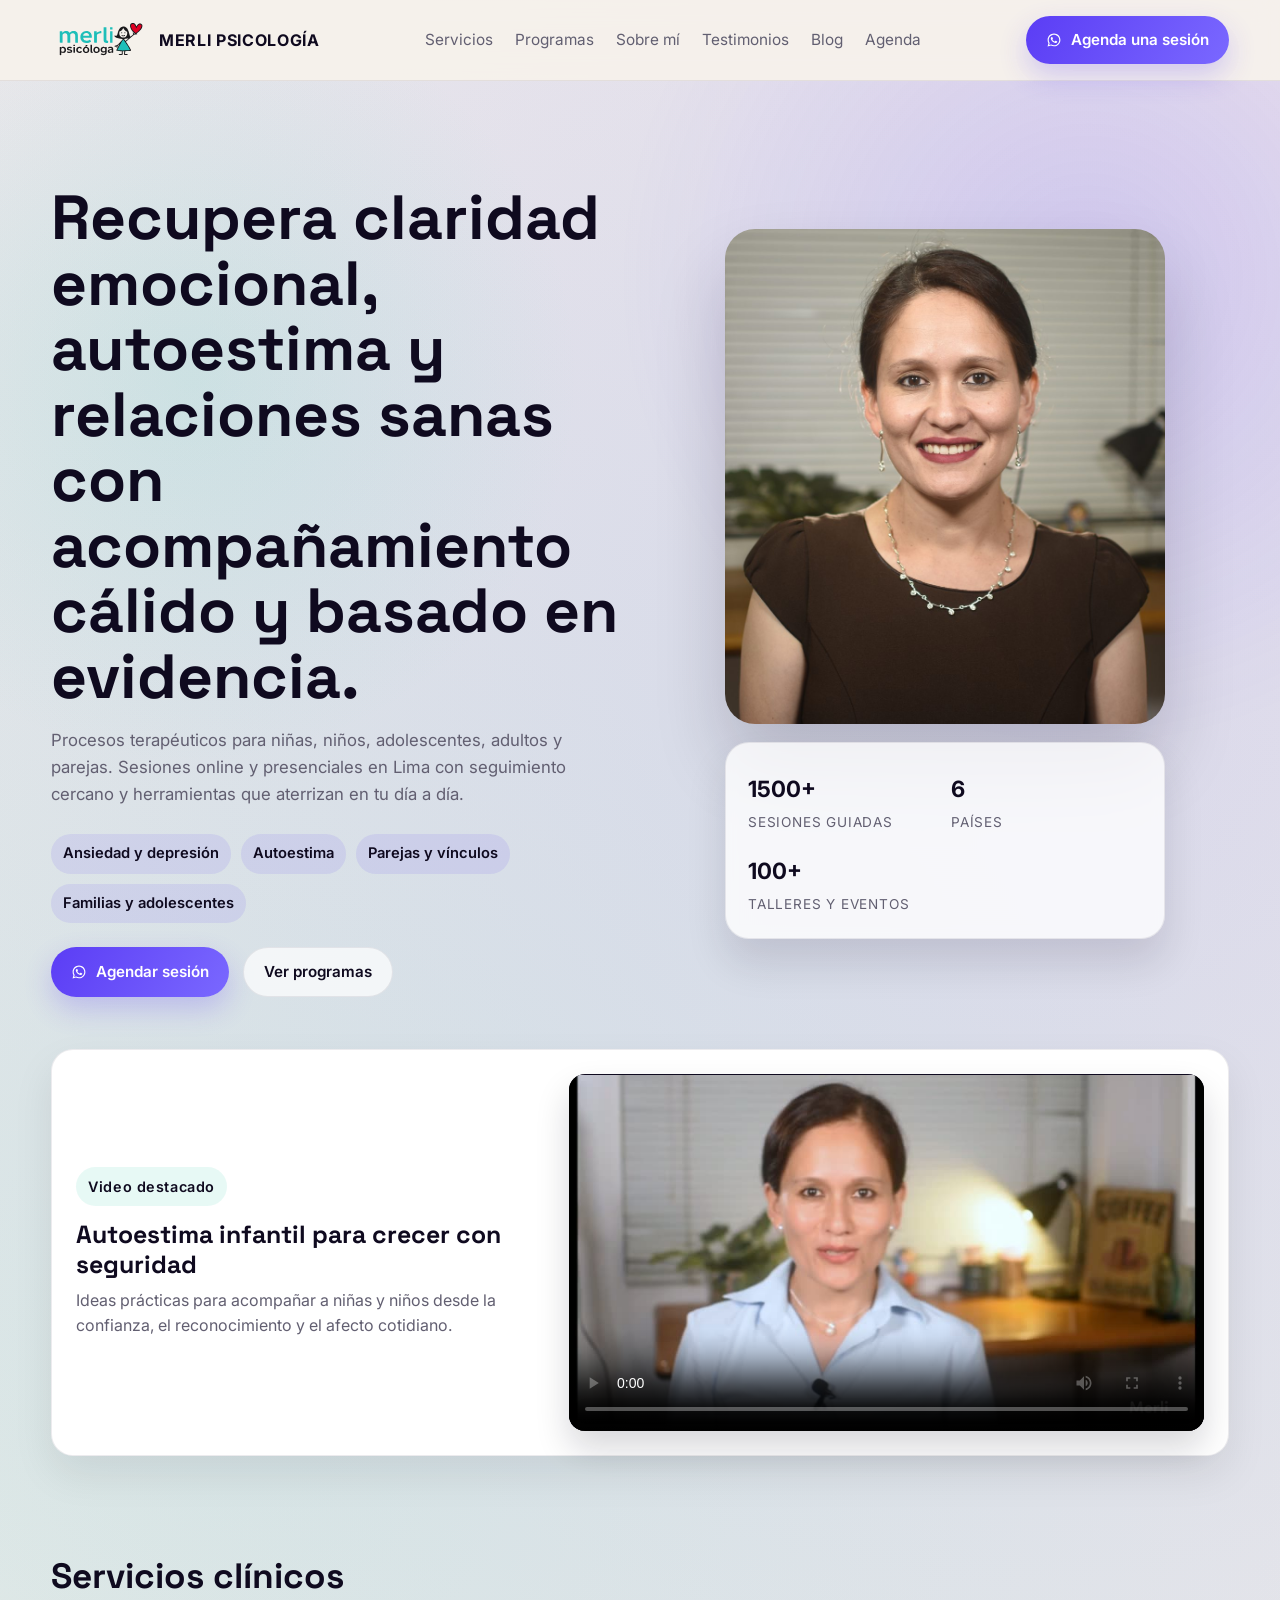
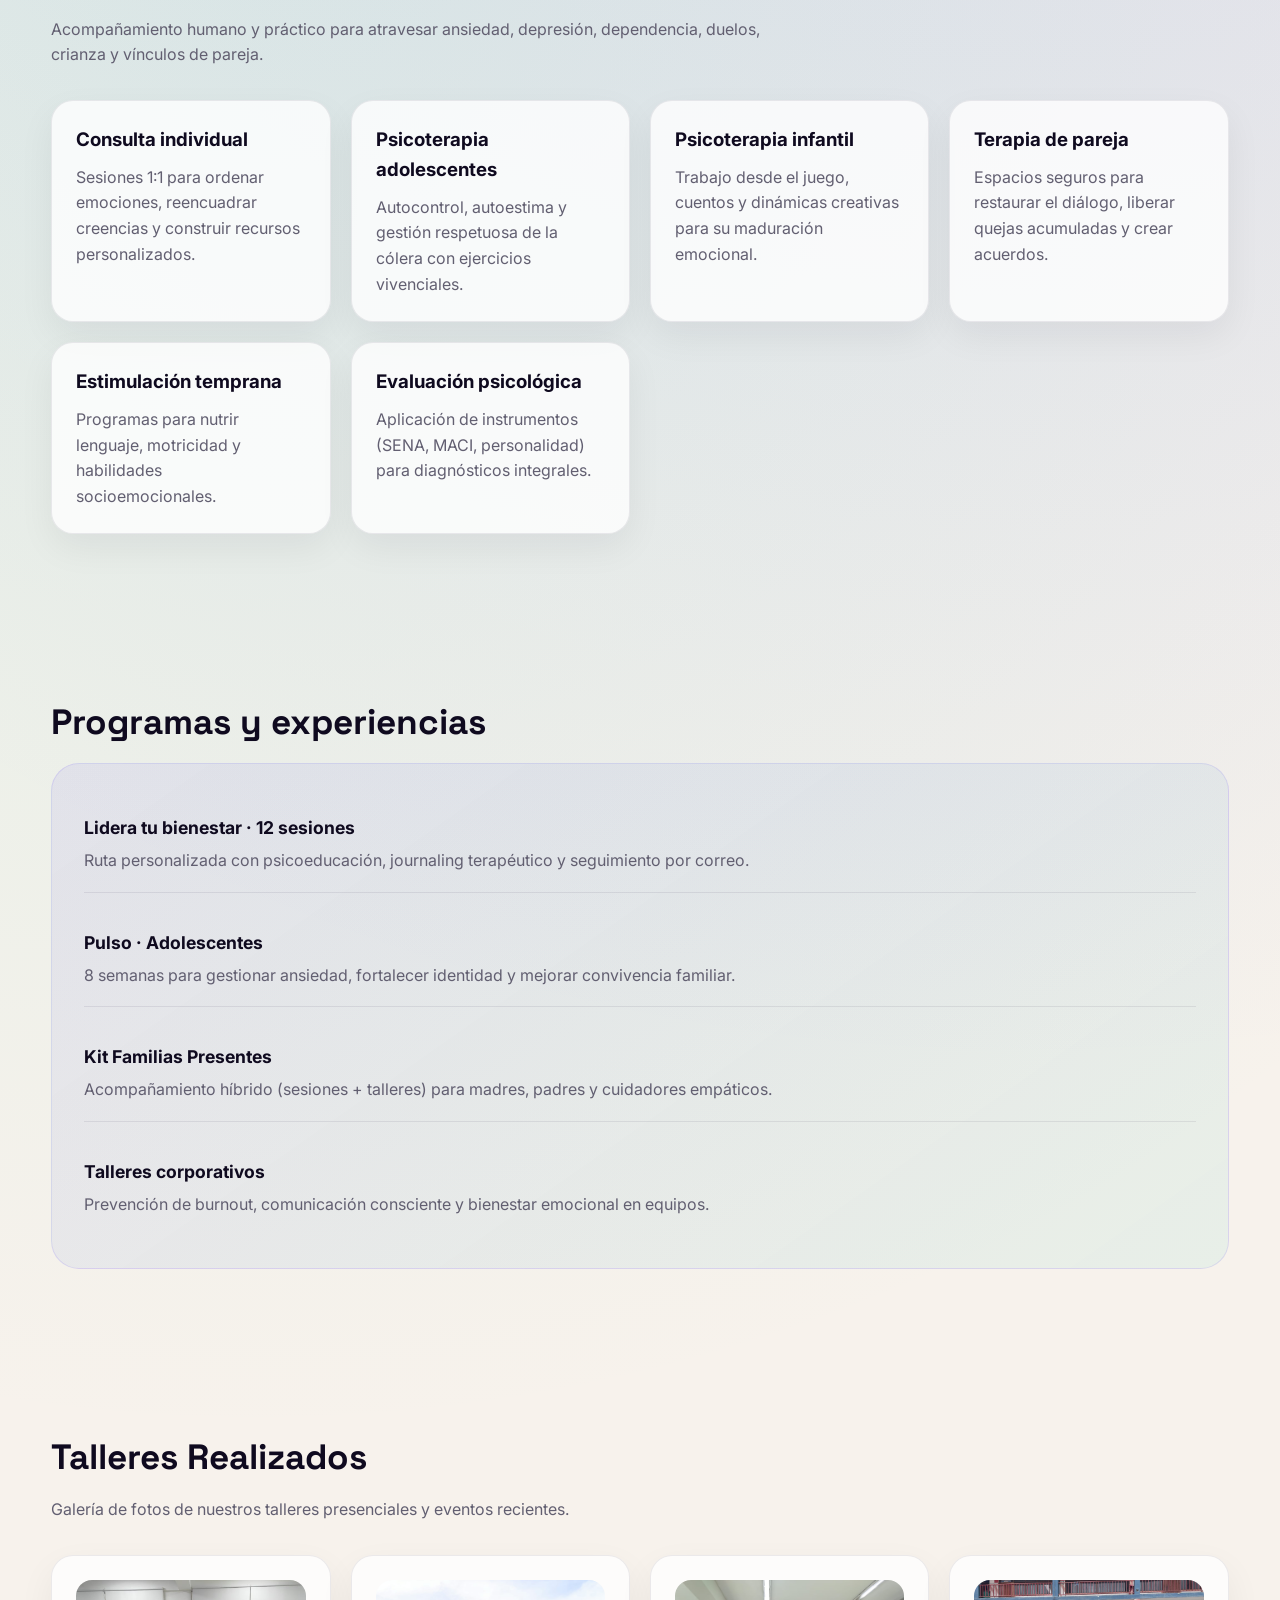
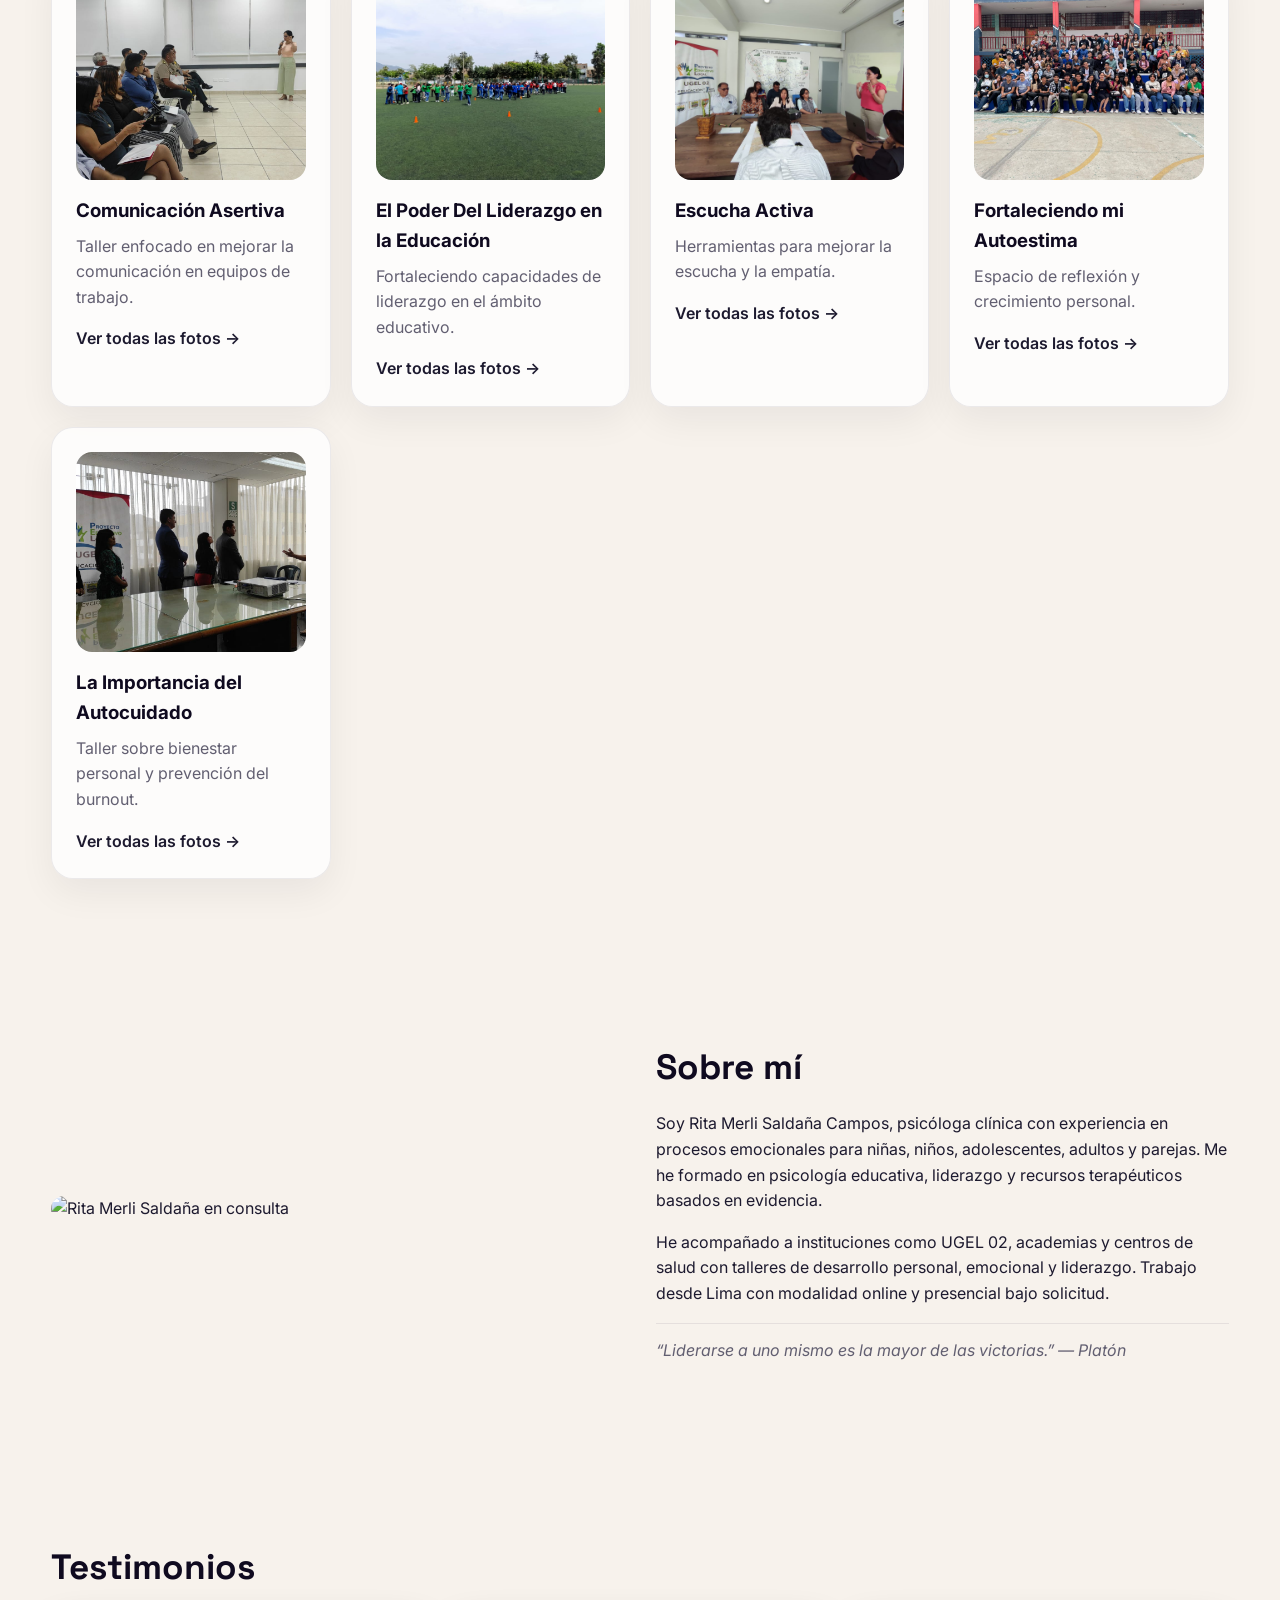
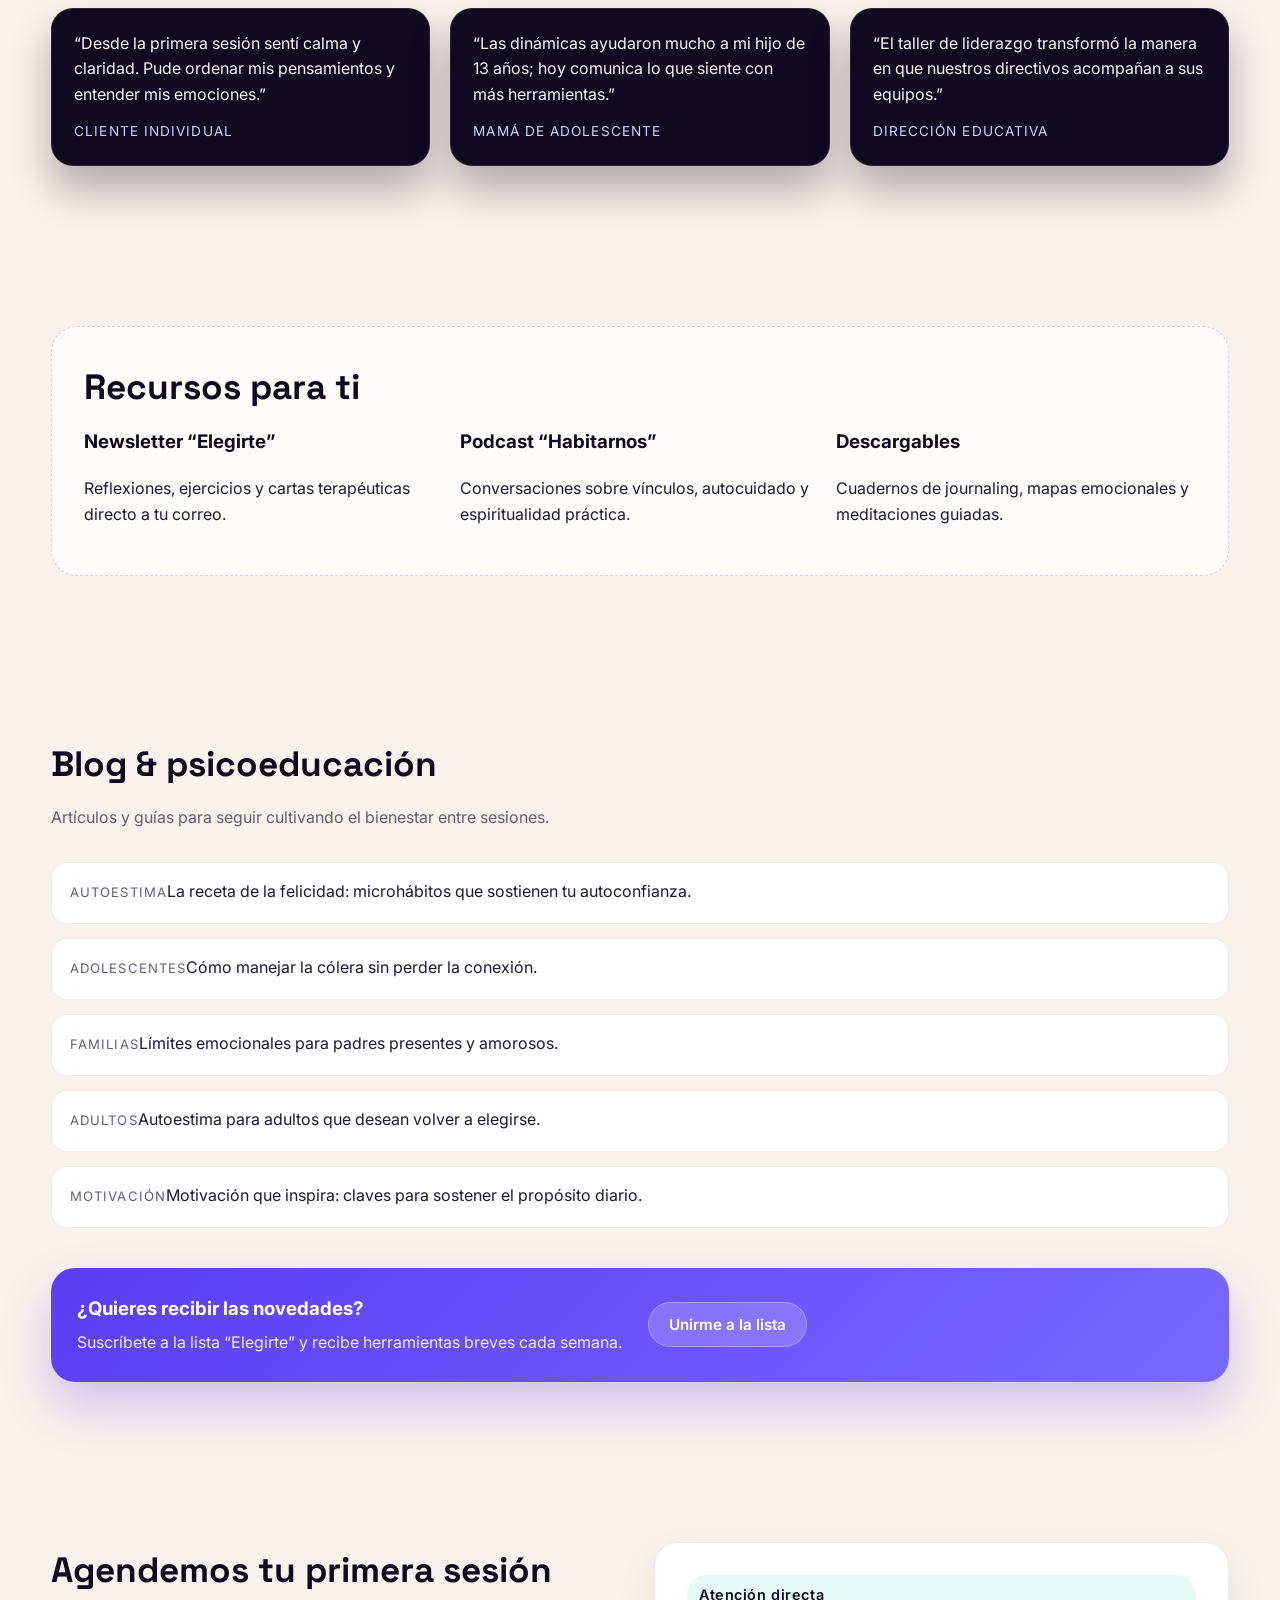
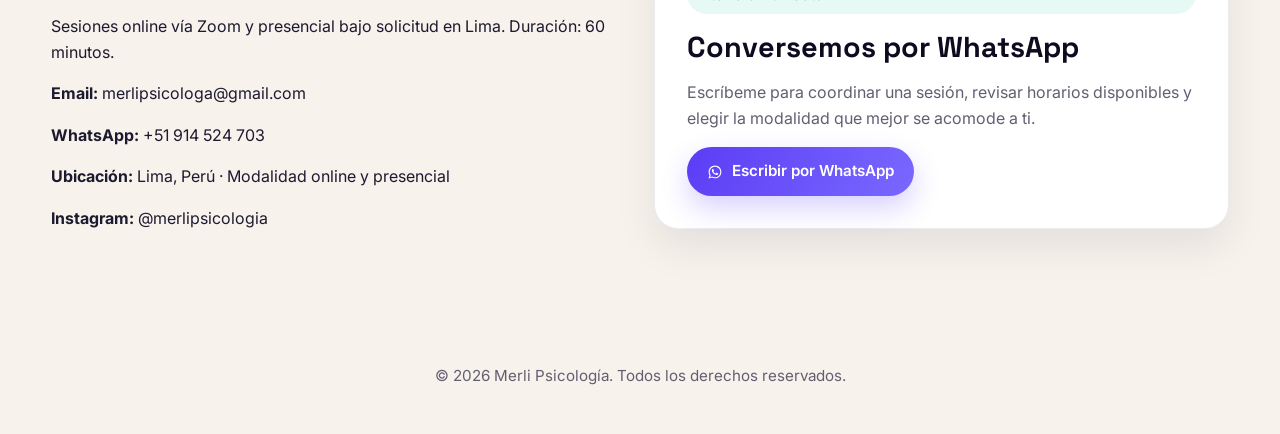
==== index.html @ d6bcf4f2 "Quita la etiqueta superior del hero" ====
<!doctype html>
<html lang="es">

<head>
  <meta charset="utf-8" />
  <meta name="viewport" content="width=device-width,initial-scale=1" />
  <meta name="description"
    content="Rita Merli Saldaña Campos - Psicóloga clínica. Acompañamiento emocional, autoestima y procesos terapéuticos para niños, adolescentes, adultos y parejas." />
  <meta property="og:title" content="Merli Psicología | Terapia y bienestar emocional" />
  <meta property="og:description"
    content="Sesiones online y presenciales en Lima. Ansiedad, autoestima, parejas y procesos emocionales con Rita Merli Saldaña Campos." />
  <meta property="og:image" content="https://merli-psicologa.github.io/consulta/assets/merli.jpg" />
  <meta property="og:url" content="https://merli-psicologa.github.io/consulta/" />
  <meta name="theme-color" content="#5b3df5" />
  <title>Merli Psicología | Terapia y bienestar emocional</title>
  <link rel="preconnect" href="https://fonts.googleapis.com">
  <link rel="preconnect" href="https://fonts.gstatic.com" crossorigin>
  <link
    href="https://fonts.googleapis.com/css2?family=Space+Grotesk:wght@400;500;600;700&family=Inter:wght@400;500;600&display=swap"
    rel="stylesheet">
  <link rel="icon" href="assets/logo.svg" type="image/svg+xml">
  <link rel="stylesheet" href="css/style.css">
</head>

<body>
  <header class="nav">
    <div class="container nav__inner">
      <a class="logo" href="#inicio">
        <img src="assets/logo.svg" alt="Merli Psicología" />
        <span>Merli Psicología</span>
      </a>
      <nav class="nav__links">
        <a href="#servicios">Servicios</a>
        <a href="#programas">Programas</a>
        <a href="#sobre">Sobre mí</a>
        <a href="#testimonios">Testimonios</a>
        <a href="#blog">Blog</a>
        <a href="#consulta">Agenda</a>
      </nav>
      <a class="btn btn-primary btn-whatsapp" href="https://wa.me/51914524703?text=Hola%21%20quisiera%20recibir%20informaci%C3%B3n%20para%20agendar%20una%20sesi%C3%B3n%20psicol%C3%B3gica." target="_blank" rel="noopener">Agenda una sesión</a>
    </div>
  </header>

  <section class="hero" id="inicio">
    <div class="container hero-grid">
      <div>
        <h1 id="hero-title">Recupera claridad emocional, autoestima y relaciones sanas con acompañamiento cálido y
          basado en evidencia.</h1>
        <p class="lead" id="hero-lead">Procesos terapéuticos para niñas, niños, adolescentes, adultos y parejas.
          Sesiones online y presenciales en Lima con seguimiento cercano y herramientas que aterrizan en tu día a día.
        </p>
        <div class="pill-row" id="hero-pills">
          <span class="pill">Ansiedad y depresión</span>
          <span class="pill">Autoestima</span>
          <span class="pill">Parejas y vínculos</span>
          <span class="pill">Familias y adolescentes</span>
        </div>
        <div class="hero-actions" style="margin-top:24px;">
          <a class="btn btn-primary btn-whatsapp" href="https://wa.me/51914524703?text=Hola%21%20quisiera%20recibir%20informaci%C3%B3n%20para%20agendar%20una%20sesi%C3%B3n%20psicol%C3%B3gica." target="_blank" rel="noopener" id="hero-cta-primary">Agendar sesión</a>
          <a class="btn btn-ghost" href="#programas" id="hero-cta-secondary">Ver programas</a>
        </div>
      </div>
      <div class="hero-visual">
        <img class="hero-photo" src="assets/merli.jpg" alt="Rita Merli Saldaña en consulta" />
        <div class="stat-card">
          <div class="stat-grid" id="metrics"></div>
        </div>
      </div>
    </div>
  </section>

  <main>
    <section class="video-section" id="consulta-video">
      <div class="container">
        <div class="video-feature">
          <div class="video-feature__copy">
            <span class="eyebrow">Video destacado</span>
            <h2>Autoestima infantil para crecer con seguridad</h2>
            <p>Ideas pr&aacute;cticas para acompa&ntilde;ar a ni&ntilde;as y ni&ntilde;os desde la confianza, el reconocimiento y el afecto cotidiano.</p>
          </div>
          <video class="video-feature__media" controls preload="metadata" poster="assets/video/autoestima-poster.jpg">
            <source src="assets/video/autoestima-web.mp4" type="video/mp4">
            Tu navegador no puede reproducir este video.
          </video>
        </div>
      </div>
    </section>

    <section class="section" id="servicios">
      <div class="container">
        <h2>Servicios clínicos</h2>
        <p class="lead">Acompañamiento humano y práctico para atravesar ansiedad, depresión, dependencia, duelos,
          crianza y vínculos de pareja.</p>
        <div class="card-grid" id="services-list"></div>
      </div>
    </section>

    <section class="section" id="programas">
      <div class="container">
        <h2>Programas y experiencias</h2>
        <div class="programs" id="programs-list"></div>
      </div>
    </section>

    <section class="section" id="talleres">
      <div class="container">
        <h2>Talleres Realizados</h2>
        <p class="lead">Galería de fotos de nuestros talleres presenciales y eventos recientes.</p>
        <div class="card-grid" id="talleres-list"></div>
      </div>
    </section>

    <section class="section" id="sobre">
      <div class="container about">
        <div>
          <img src="assets/DSC4584.JPG" alt="Rita Merli Saldaña en consulta" loading="lazy" />
        </div>
        <div>
          <h2 id="about-title">Sobre mí</h2>
          <div id="about-paragraphs">
            <p>Soy Rita Merli Saldaña Campos, psicóloga clínica con experiencia en procesos emocionales para niñas,
              niños, adolescentes, adultos y parejas. Me he formado en psicología educativa, liderazgo y recursos
              terapéuticos basados en evidencia.</p>
            <p>He acompañado a instituciones como UGEL 02, academias y centros de salud con talleres de desarrollo
              personal, emocional y liderazgo. Trabajo desde Lima con modalidad online y presencial bajo solicitud.</p>
          </div>
          <p class="quote" id="about-quote">“Liderarse a uno mismo es la mayor de las victorias.” — Platón</p>
        </div>
      </div>
    </section>

    <section class="section" id="testimonios">
      <div class="container">
        <h2>Testimonios</h2>
        <div class="testimonials" id="testimonials-list"></div>
      </div>
    </section>

    <section class="section" id="recursos">
      <div class="container">
        <div class="therapy-background">
          <div class="resources">
            <h2>Recursos para ti</h2>
            <div class="resources-grid" id="resources-list"></div>
          </div>
        </div>
      </div>
    </section>

    <section class="section" id="blog">
      <div class="container">
        <h2>Blog & psicoeducación</h2>
        <p class="lead">Artículos y guías para seguir cultivando el bienestar entre sesiones.</p>
        <ul class="blog-list" id="blog-list"></ul>
        <div class="cta">
          <div>
            <h3 style="margin:0 0 6px;" id="cta-title">¿Quieres recibir las novedades?</h3>
            <p id="cta-desc">Suscríbete a la lista “Elegirte” y recibe herramientas breves cada semana.</p>
          </div>
          <div>
            <a class="btn btn-ghost" href="#consulta"
              style="background: rgba(255,255,255,0.18); color:#fff; border:1px solid rgba(255,255,255,0.3);"
              id="cta-button">Unirme a la lista</a>
          </div>
        </div>
      </div>
    </section>



    <section class="section" id="consulta">
      <div class="container contact">
        <div>
          <h2 id="contact-title">Agendemos tu primera sesión</h2>
          <p id="contact-desc">Sesiones online vía Zoom y presencial bajo solicitud en Lima. Duración: 60 minutos.</p>
          <p><strong>Email:</strong> <a id="contact-email"
              href="mailto:merlipsicologa@gmail.com">merlipsicologa@gmail.com</a></p>
          <p><strong>WhatsApp:</strong> <a id="contact-whatsapp" href="https://wa.me/51914524703?text=Hola%21%20quisiera%20recibir%20informaci%C3%B3n%20para%20agendar%20una%20sesi%C3%B3n%20psicol%C3%B3gica." target="_blank"
              rel="noopener">+51 914 524 703</a></p>
          <p><strong>Ubicación:</strong> <span id="contact-location">Lima, Perú · Modalidad online y presencial</span>
          </p>
          <p><strong>Instagram:</strong> <a id="contact-instagram" href="https://www.instagram.com/merlipsicologia"
              target="_blank" rel="noopener">@merlipsicologia</a></p>
        </div>
        <div class="contact-cta">
          <span class="eyebrow">Atenci&oacute;n directa</span>
          <h3>Conversemos por WhatsApp</h3>
          <p>Escr&iacute;beme para coordinar una sesi&oacute;n, revisar horarios disponibles y elegir la modalidad que mejor se acomode a ti.</p>
          <a class="btn btn-primary btn-whatsapp" href="https://wa.me/51914524703?text=Hola%21%20quisiera%20recibir%20informaci%C3%B3n%20para%20agendar%20una%20sesi%C3%B3n%20psicol%C3%B3gica." target="_blank" rel="noopener">Escribir por WhatsApp</a>
        </div>
      </div>
    </section>
  </main>

  <footer>
    &copy; <span id="year"></span> Merli Psicología. Todos los derechos reservados.
  </footer>

  <script src="js/main.js" defer></script>
</body>

</html>
---- css/style.css ----
:root {
  --brand: #5b3df5;
  --brand-2: #6bd8c3;
  --dark: #0f0a1f;
  --text: #1d1a2f;
  --muted: #625f71;
  --sand: #f7f2ec;
  --card: rgba(255, 255, 255, 0.78);
  --stroke: rgba(16, 11, 37, 0.08);
  font-family: "Inter", system-ui, -apple-system, BlinkMacSystemFont, "Segoe UI", sans-serif;
  color: var(--text);
  background-color: #f5f1ea;
}

html {
  scroll-behavior: smooth;
}

* {
  box-sizing: border-box;
}

body {
  margin: 0;
  line-height: 1.6;
  background: radial-gradient(circle at 20% 20%, rgba(107, 216, 195, 0.18), transparent 30%),
    radial-gradient(circle at 80% 10%, rgba(91, 61, 245, 0.14), transparent 32%),
    var(--sand);
}

a {
  color: inherit;
  text-decoration: none;
}

img {
  max-width: 100%;
  display: block;
  border-radius: 16px;
}

.container {
  width: min(1180px, 92vw);
  margin: 0 auto;
}

.nav {
  position: sticky;
  top: 0;
  z-index: 20;
  backdrop-filter: blur(12px);
  background: rgba(247, 242, 236, 0.9);
  border-bottom: 1px solid var(--stroke);
}

.nav__inner {
  display: flex;
  align-items: center;
  justify-content: space-between;
  gap: 16px;
  padding: 16px 0;
}

.logo {
  display: inline-flex;
  align-items: center;
  gap: 12px;
  font-weight: 700;
  letter-spacing: 0.04em;
  text-transform: uppercase;
  color: var(--dark);
}

.logo img {
  height: 48px;
  width: auto;
}

.logo span {
  line-height: 1;
}

.nav__links {
  display: flex;
  gap: 22px;
  font-size: 0.96rem;
  color: var(--muted);
}

.nav__links a {
  padding: 6px 0;
  position: relative;
}

.nav__links a::after {
  content: "";
  position: absolute;
  left: 0;
  bottom: 0;
  width: 100%;
  height: 2px;
  background: linear-gradient(90deg, var(--brand), var(--brand-2));
  transform: scaleX(0);
  transform-origin: left;
  transition: transform 0.2s ease;
}

.nav__links a:hover::after {
  transform: scaleX(1);
}

.btn {
  border: none;
  padding: 12px 20px;
  border-radius: 999px;
  font-weight: 600;
  cursor: pointer;
  transition: transform 0.15s ease, box-shadow 0.2s ease;
  font-size: 0.95rem;
}

.btn-primary {
  background: linear-gradient(120deg, var(--brand), #7a68ff);
  color: #fff;
  box-shadow: 0 12px 28px rgba(91, 61, 245, 0.24);
}

.btn-whatsapp {
  display: inline-flex;
  align-items: center;
  gap: 9px;
}

.btn-whatsapp::before {
  content: "";
  width: 1.05em;
  height: 1.05em;
  flex: 0 0 auto;
  background: currentColor;
  -webkit-mask: url("data:image/svg+xml,%3Csvg xmlns='http://www.w3.org/2000/svg' viewBox='0 0 32 32'%3E%3Cpath d='M16.01 3.2c-7.05 0-12.78 5.7-12.78 12.72 0 2.24.59 4.43 1.72 6.35L3.12 28.8l6.7-1.75a12.86 12.86 0 0 0 6.18 1.58h.01c7.04 0 12.77-5.71 12.77-12.73S23.05 3.2 16.01 3.2Zm0 23.27h-.01c-1.88 0-3.72-.51-5.32-1.48l-.38-.23-3.98 1.04 1.06-3.86-.25-.4a10.52 10.52 0 0 1-1.62-5.62c0-5.83 4.71-10.57 10.5-10.57 2.8 0 5.44 1.1 7.42 3.08a10.5 10.5 0 0 1 3.07 7.48c0 5.82-4.71 10.56-10.49 10.56Zm5.75-7.9c-.32-.16-1.86-.91-2.15-1.02-.29-.1-.5-.16-.71.16-.21.31-.82 1.02-1 1.23-.18.21-.37.24-.69.08-.31-.16-1.33-.49-2.54-1.56-.94-.83-1.57-1.86-1.75-2.18-.18-.31-.02-.48.14-.64.14-.14.31-.37.47-.55.16-.18.21-.31.31-.52.1-.21.05-.39-.03-.55-.08-.16-.71-1.71-.97-2.34-.26-.61-.52-.53-.71-.54h-.61c-.21 0-.55.08-.84.39-.29.32-1.1 1.08-1.1 2.62s1.13 3.04 1.28 3.25c.16.21 2.22 3.38 5.37 4.74.75.32 1.34.52 1.8.66.76.24 1.44.21 1.98.13.6-.09 1.86-.76 2.12-1.49.26-.73.26-1.36.18-1.49-.08-.13-.29-.21-.61-.37Z'/%3E%3C/svg%3E") center / contain no-repeat;
  mask: url("data:image/svg+xml,%3Csvg xmlns='http://www.w3.org/2000/svg' viewBox='0 0 32 32'%3E%3Cpath d='M16.01 3.2c-7.05 0-12.78 5.7-12.78 12.72 0 2.24.59 4.43 1.72 6.35L3.12 28.8l6.7-1.75a12.86 12.86 0 0 0 6.18 1.58h.01c7.04 0 12.77-5.71 12.77-12.73S23.05 3.2 16.01 3.2Zm0 23.27h-.01c-1.88 0-3.72-.51-5.32-1.48l-.38-.23-3.98 1.04 1.06-3.86-.25-.4a10.52 10.52 0 0 1-1.62-5.62c0-5.83 4.71-10.57 10.5-10.57 2.8 0 5.44 1.1 7.42 3.08a10.5 10.5 0 0 1 3.07 7.48c0 5.82-4.71 10.56-10.49 10.56Zm5.75-7.9c-.32-.16-1.86-.91-2.15-1.02-.29-.1-.5-.16-.71.16-.21.31-.82 1.02-1 1.23-.18.21-.37.24-.69.08-.31-.16-1.33-.49-2.54-1.56-.94-.83-1.57-1.86-1.75-2.18-.18-.31-.02-.48.14-.64.14-.14.31-.37.47-.55.16-.18.21-.31.31-.52.1-.21.05-.39-.03-.55-.08-.16-.71-1.71-.97-2.34-.26-.61-.52-.53-.71-.54h-.61c-.21 0-.55.08-.84.39-.29.32-1.1 1.08-1.1 2.62s1.13 3.04 1.28 3.25c.16.21 2.22 3.38 5.37 4.74.75.32 1.34.52 1.8.66.76.24 1.44.21 1.98.13.6-.09 1.86-.76 2.12-1.49.26-.73.26-1.36.18-1.49-.08-.13-.29-.21-.61-.37Z'/%3E%3C/svg%3E") center / contain no-repeat;
}

.btn-ghost {
  background: rgba(255, 255, 255, 0.7);
  color: var(--dark);
  border: 1px solid var(--stroke);
}

.btn:hover {
  transform: translateY(-2px);
}

.hero {
  padding: 90px 0 70px;
  position: relative;
  overflow: hidden;
}

.hero::after {
  content: "";
  position: absolute;
  inset: 0;
  background: radial-gradient(circle at 85% 20%, rgba(91, 61, 245, 0.15), transparent 35%),
    radial-gradient(circle at 15% 30%, rgba(107, 216, 195, 0.18), transparent 30%);
  pointer-events: none;
  z-index: 0;
}

.hero-grid {
  position: relative;
  z-index: 1;
  display: grid;
  align-items: center;
  gap: 42px;
  grid-template-columns: repeat(auto-fit, minmax(300px, 1fr));
}

.eyebrow {
  display: inline-flex;
  align-items: center;
  gap: 10px;
  padding: 8px 12px;
  border-radius: 999px;
  background: rgba(107, 216, 195, 0.16);
  color: var(--dark);
  font-weight: 600;
  font-size: 0.9rem;
  letter-spacing: 0.04em;
}

.hero h1 {
  font-family: "Space Grotesk", "Inter", system-ui, -apple-system, sans-serif;
  font-size: clamp(2.6rem, 5vw, 3.9rem);
  line-height: 1.05;
  margin: 14px 0 18px;
  color: var(--dark);
}

.hero p.lead {
  font-size: 1.05rem;
  color: var(--muted);
  max-width: 620px;
  margin: 0 0 26px;
}

.hero-actions {
  display: flex;
  gap: 14px;
  flex-wrap: wrap;
}

.hero-visual {
  position: relative;
  display: grid;
  gap: 18px;
  justify-items: center;
}

.hero-photo {
  width: min(440px, 100%);
  width: min(440px, 100%);
  aspect-ratio: 4 / 4.5;
  object-fit: cover;
  object-position: 60% center;
  border-radius: 30px;
  box-shadow: 0 40px 70px rgba(15, 10, 31, 0.18);
}

.stat-card {
  background: var(--card);
  border: 1px solid var(--stroke);
  border-radius: 24px;
  padding: 22px;
  width: min(440px, 100%);
  backdrop-filter: blur(6px);
  box-shadow: 0 24px 40px rgba(15, 10, 31, 0.12);
}

.stat-grid {
  display: grid;
  gap: 12px;
  grid-template-columns: repeat(2, minmax(140px, 1fr));
}

.stat h3 {
  margin: 6px 0 2px;
  font-size: 1.4rem;
  color: var(--dark);
}

.stat span {
  font-size: 0.85rem;
  letter-spacing: 0.06em;
  color: var(--muted);
  text-transform: uppercase;
}

.section {
  padding: 80px 0;
}

.section h2 {
  font-family: "Space Grotesk", "Inter", system-ui, sans-serif;
  font-size: 2.2rem;
  margin: 0 0 12px;
  color: var(--dark);
}

.section p.lead {
  max-width: 720px;
  color: var(--muted);
  margin: 0 0 32px;
}

.video-section {
  position: relative;
  z-index: 2;
  padding: 0 0 12px;
  margin-top: -18px;
}

.pill-row {
  display: flex;
  flex-wrap: wrap;
  gap: 10px;
  margin: 18px 0 0;
}

.pill {
  padding: 8px 12px;
  border-radius: 999px;
  background: rgba(91, 61, 245, 0.1);
  color: var(--dark);
  font-weight: 600;
  font-size: 0.92rem;
}

.card-grid {
  display: grid;
  gap: 20px;
  grid-template-columns: repeat(auto-fit, minmax(240px, 1fr));
}

.card {
  background: var(--card);
  border-radius: 22px;
  padding: 24px;
  border: 1px solid var(--stroke);
  box-shadow: 0 14px 36px rgba(15, 10, 31, 0.06);
  transition: transform 0.2s ease, box-shadow 0.2s ease;
}

.card:hover {
  transform: translateY(-4px);
  box-shadow: 0 20px 48px rgba(15, 10, 31, 0.12);
}

.card h3 {
  margin: 0 0 10px;
  color: var(--dark);
}

.card p {
  margin: 0;
  color: var(--muted);
}

.programs {
  display: grid;
  gap: 18px;
  background: linear-gradient(145deg, rgba(91, 61, 245, 0.08), rgba(107, 216, 195, 0.1));
  border-radius: 28px;
  padding: 32px;
  border: 1px solid rgba(91, 61, 245, 0.12);
}

.program {
  padding: 18px 0;
  border-bottom: 1px solid var(--stroke);
}

.program:last-child {
  border-bottom: none;
}

.program strong {
  color: var(--dark);
  font-size: 1.1rem;
}

.program p {
  margin: 6px 0 0;
  color: var(--muted);
}

.about {
  display: grid;
  gap: 32px;
  grid-template-columns: repeat(auto-fit, minmax(280px, 1fr));
  align-items: center;
}

.quote {
  margin-top: 14px;
  padding-top: 14px;
  border-top: 1px solid var(--stroke);
  font-style: italic;
  color: var(--muted);
}

.testimonials {
  display: grid;
  gap: 20px;
  grid-template-columns: repeat(auto-fit, minmax(260px, 1fr));
}

.testimonial {
  background: #0f0a1f;
  color: #f8f7ff;
  padding: 22px;
  border-radius: 22px;
  border: 1px solid rgba(255, 255, 255, 0.1);
  box-shadow: 0 24px 40px rgba(15, 10, 31, 0.3);
}

.testimonial span {
  display: block;
  margin-top: 14px;
  letter-spacing: 0.08em;
  font-size: 0.85rem;
  color: #cfd0ff;
  text-transform: uppercase;
}

.blog-list {
  list-style: none;
  padding: 0;
  margin: 0;
  display: grid;
  gap: 14px;
}

.blog-list li {
  padding: 16px 18px;
  border-radius: 16px;
  border: 1px solid var(--stroke);
  background: #fff;
  color: var(--text);
}

.blog-list span {
  display: inline-block;
  font-size: 0.82rem;
  letter-spacing: 0.08em;
  color: var(--muted);
  text-transform: uppercase;
  margin-bottom: 4px;
}

.cta {
  margin-top: 40px;
  padding: 26px;
  background: linear-gradient(135deg, var(--brand), #7a68ff);
  color: #fff;
  border-radius: 24px;
  display: grid;
  gap: 16px;
  grid-template-columns: repeat(auto-fit, minmax(240px, 1fr));
  align-items: center;
  box-shadow: 0 24px 48px rgba(91, 61, 245, 0.26);
}

.cta p {
  margin: 0;
  color: #f0eefe;
}

.resources {
  padding: 32px;
  border-radius: 26px;
  background: var(--card);
  border: 1px dashed rgba(91, 61, 245, 0.25);
}

.resources h3 {
  margin-top: 0;
  color: var(--dark);
}

.video-feature {
  display: grid;
  grid-template-columns: minmax(240px, 0.85fr) minmax(280px, 1.15fr);
  gap: 24px;
  align-items: center;
  margin: 0;
  padding: 24px;
  border-radius: 22px;
  background: #fff;
  border: 1px solid var(--stroke);
  box-shadow: 0 18px 42px rgba(15, 10, 31, 0.08);
}

.video-feature__copy h2 {
  margin: 14px 0 8px;
  font-family: "Space Grotesk", "Inter", system-ui, sans-serif;
  font-size: 1.55rem;
  line-height: 1.2;
  color: var(--dark);
}

.video-feature__copy p {
  margin: 0;
  color: var(--muted);
}

.video-feature__media {
  width: 100%;
  aspect-ratio: 16 / 9;
  display: block;
  border-radius: 16px;
  background: var(--dark);
  box-shadow: 0 18px 34px rgba(15, 10, 31, 0.16);
}

.resources-grid {
  display: grid;
  gap: 16px;
  grid-template-columns: repeat(auto-fit, minmax(230px, 1fr));
}



.contact {
  display: grid;
  gap: 28px;
  grid-template-columns: repeat(auto-fit, minmax(280px, 1fr));
  align-items: start;
}

.contact-cta {
  display: grid;
  gap: 16px;
  padding: 32px;
  border-radius: 24px;
  background: #fff;
  border: 1px solid var(--stroke);
  box-shadow: 0 18px 42px rgba(15, 10, 31, 0.08);
}

.contact-cta h3 {
  margin: 0;
  font-family: "Space Grotesk", "Inter", system-ui, sans-serif;
  font-size: 1.8rem;
  line-height: 1.2;
  color: var(--dark);
}

.contact-cta p {
  margin: 0;
  color: var(--muted);
}

.contact-cta .btn {
  width: max-content;
}

footer {
  text-align: center;
  padding: 36px 0 46px;
  color: var(--muted);
  font-size: 0.95rem;
}

@media (max-width: 860px) {
  .nav__links {
    display: none;
  }

  .hero {
    padding-top: 72px;
  }

  .video-feature {
    grid-template-columns: 1fr;
    padding: 18px;
  }


}
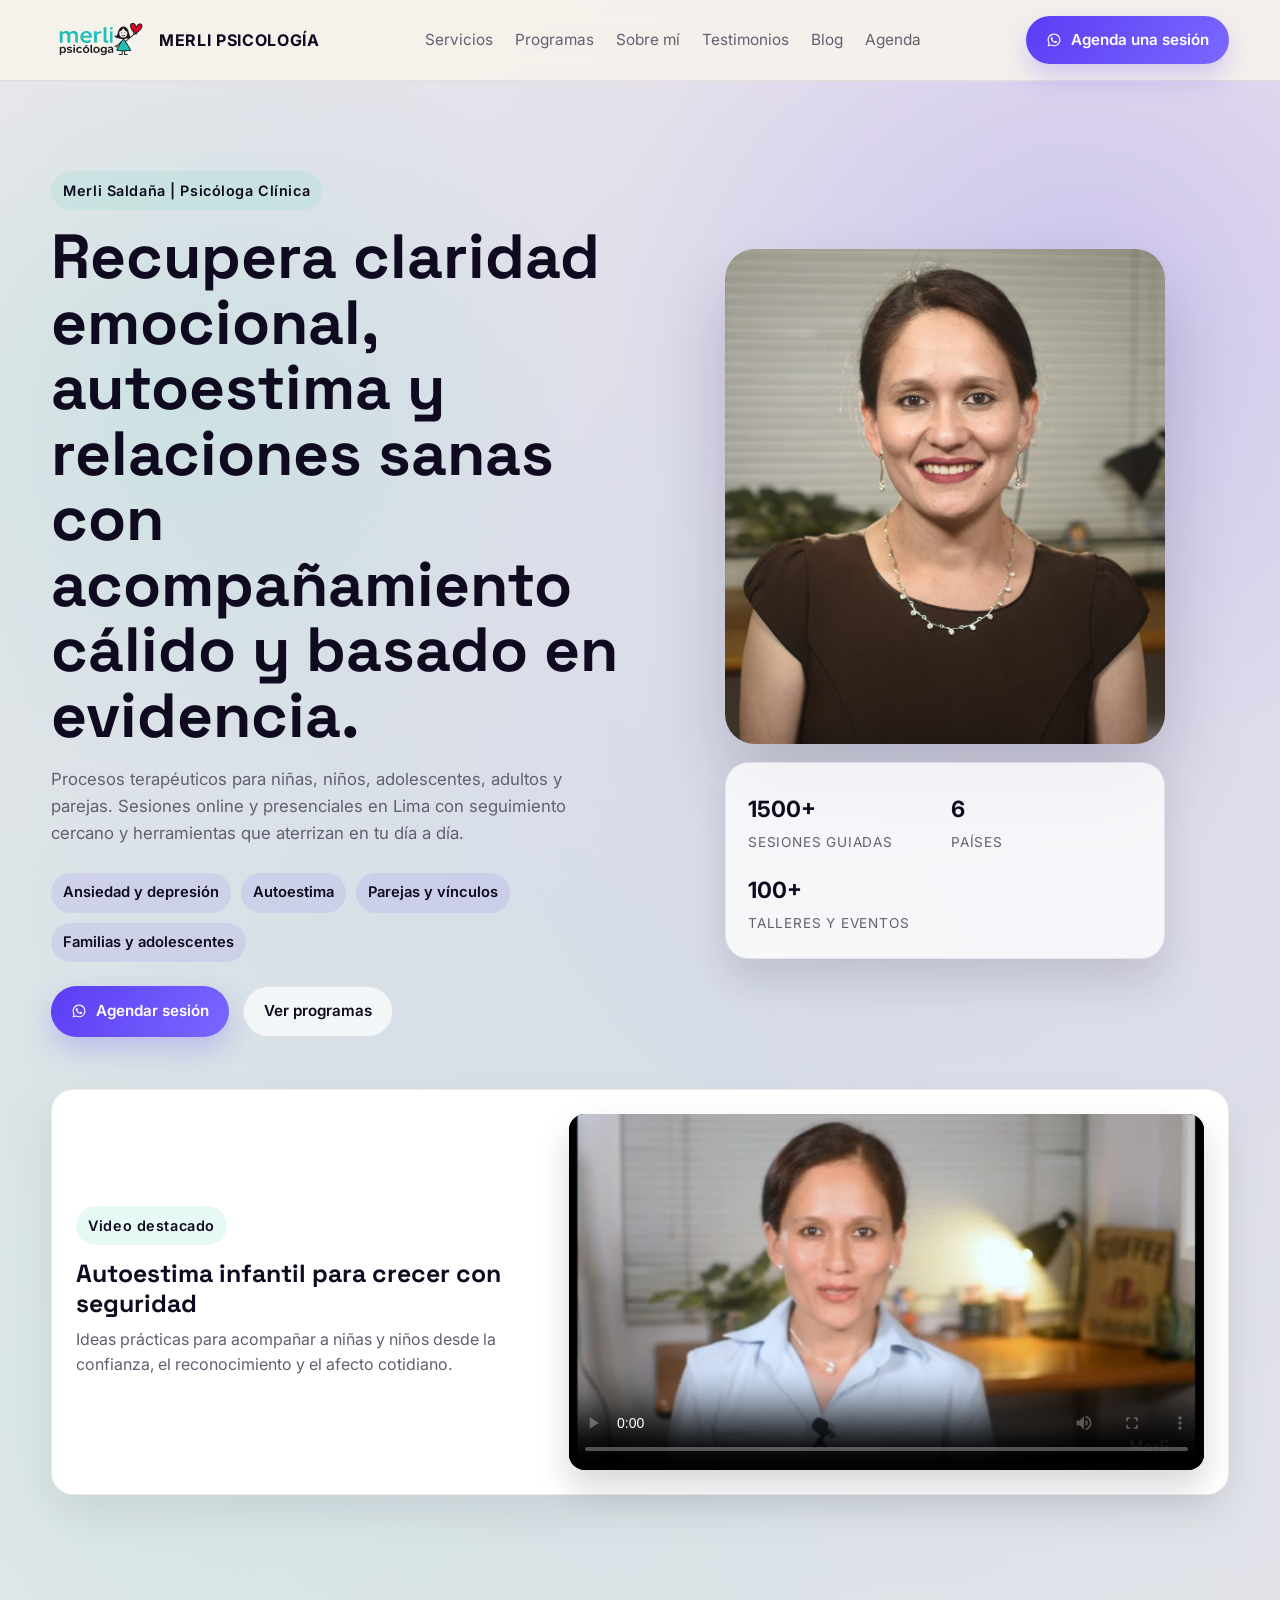
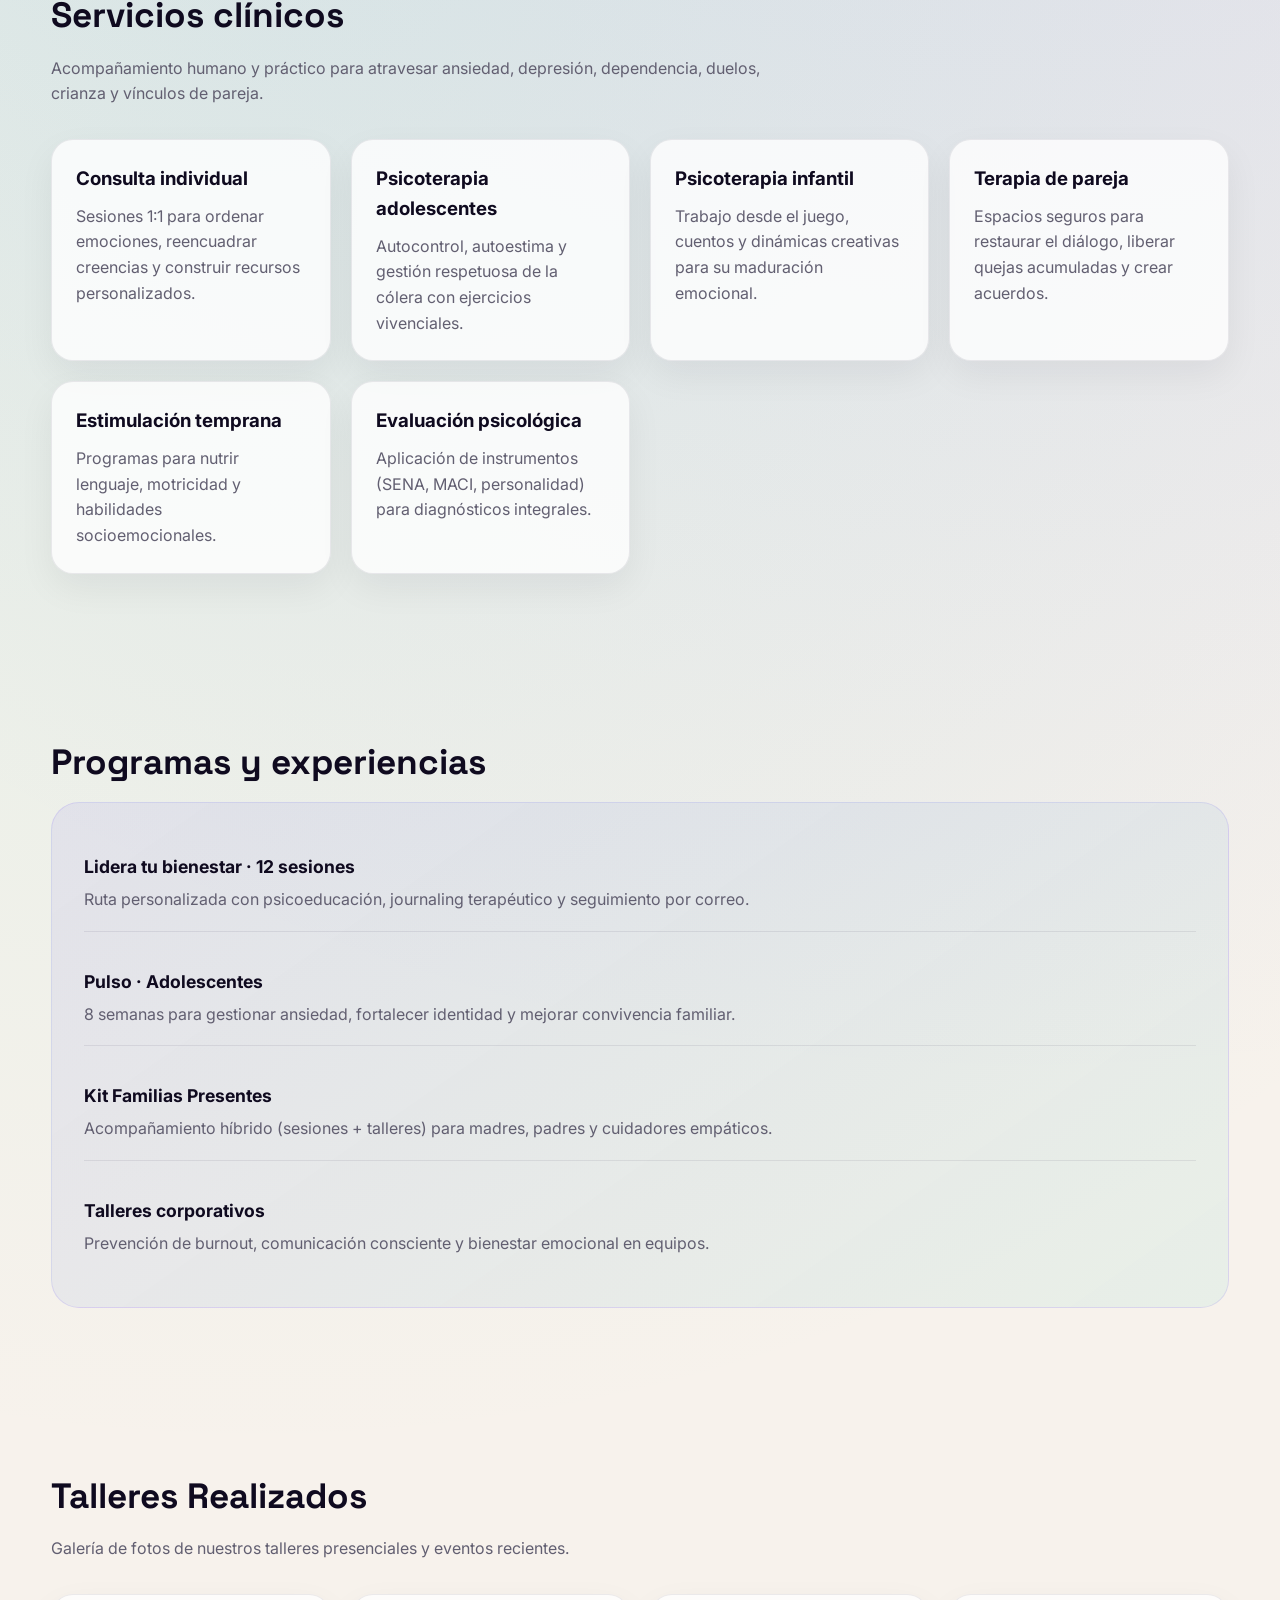
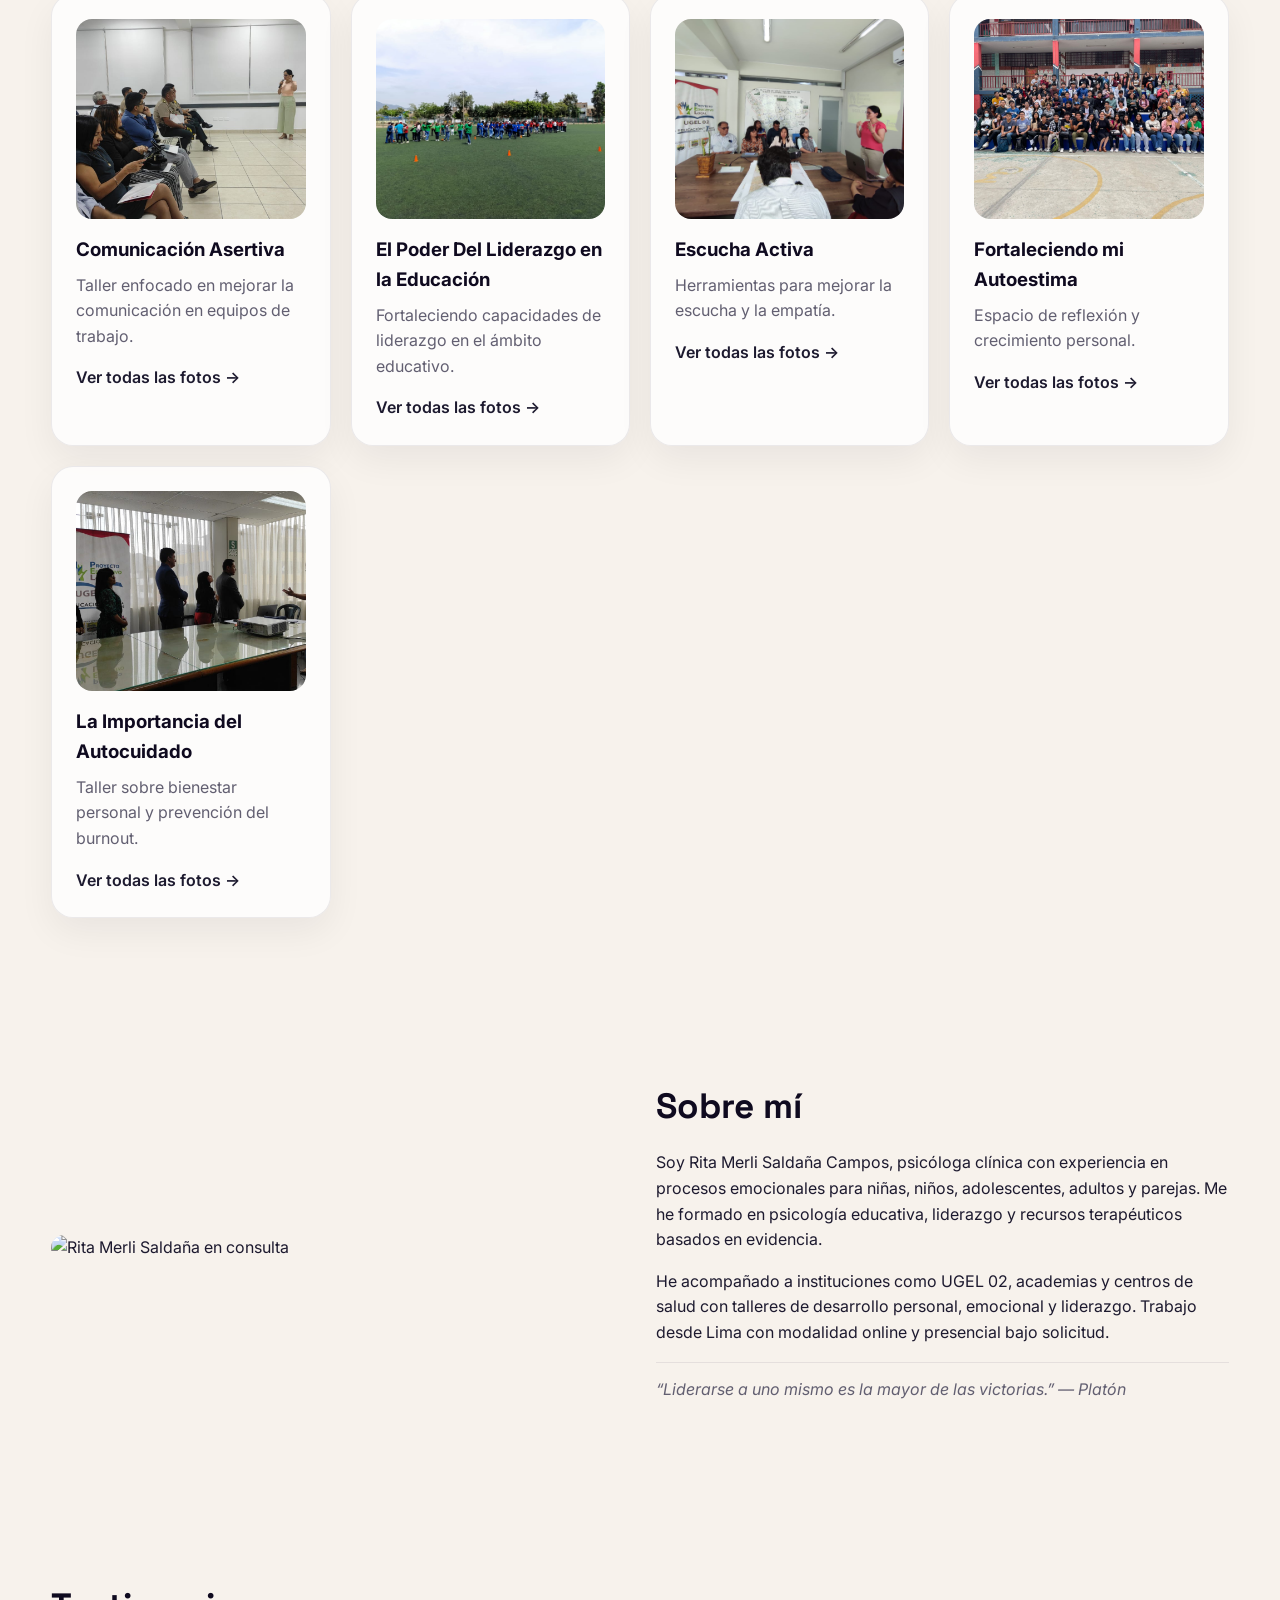
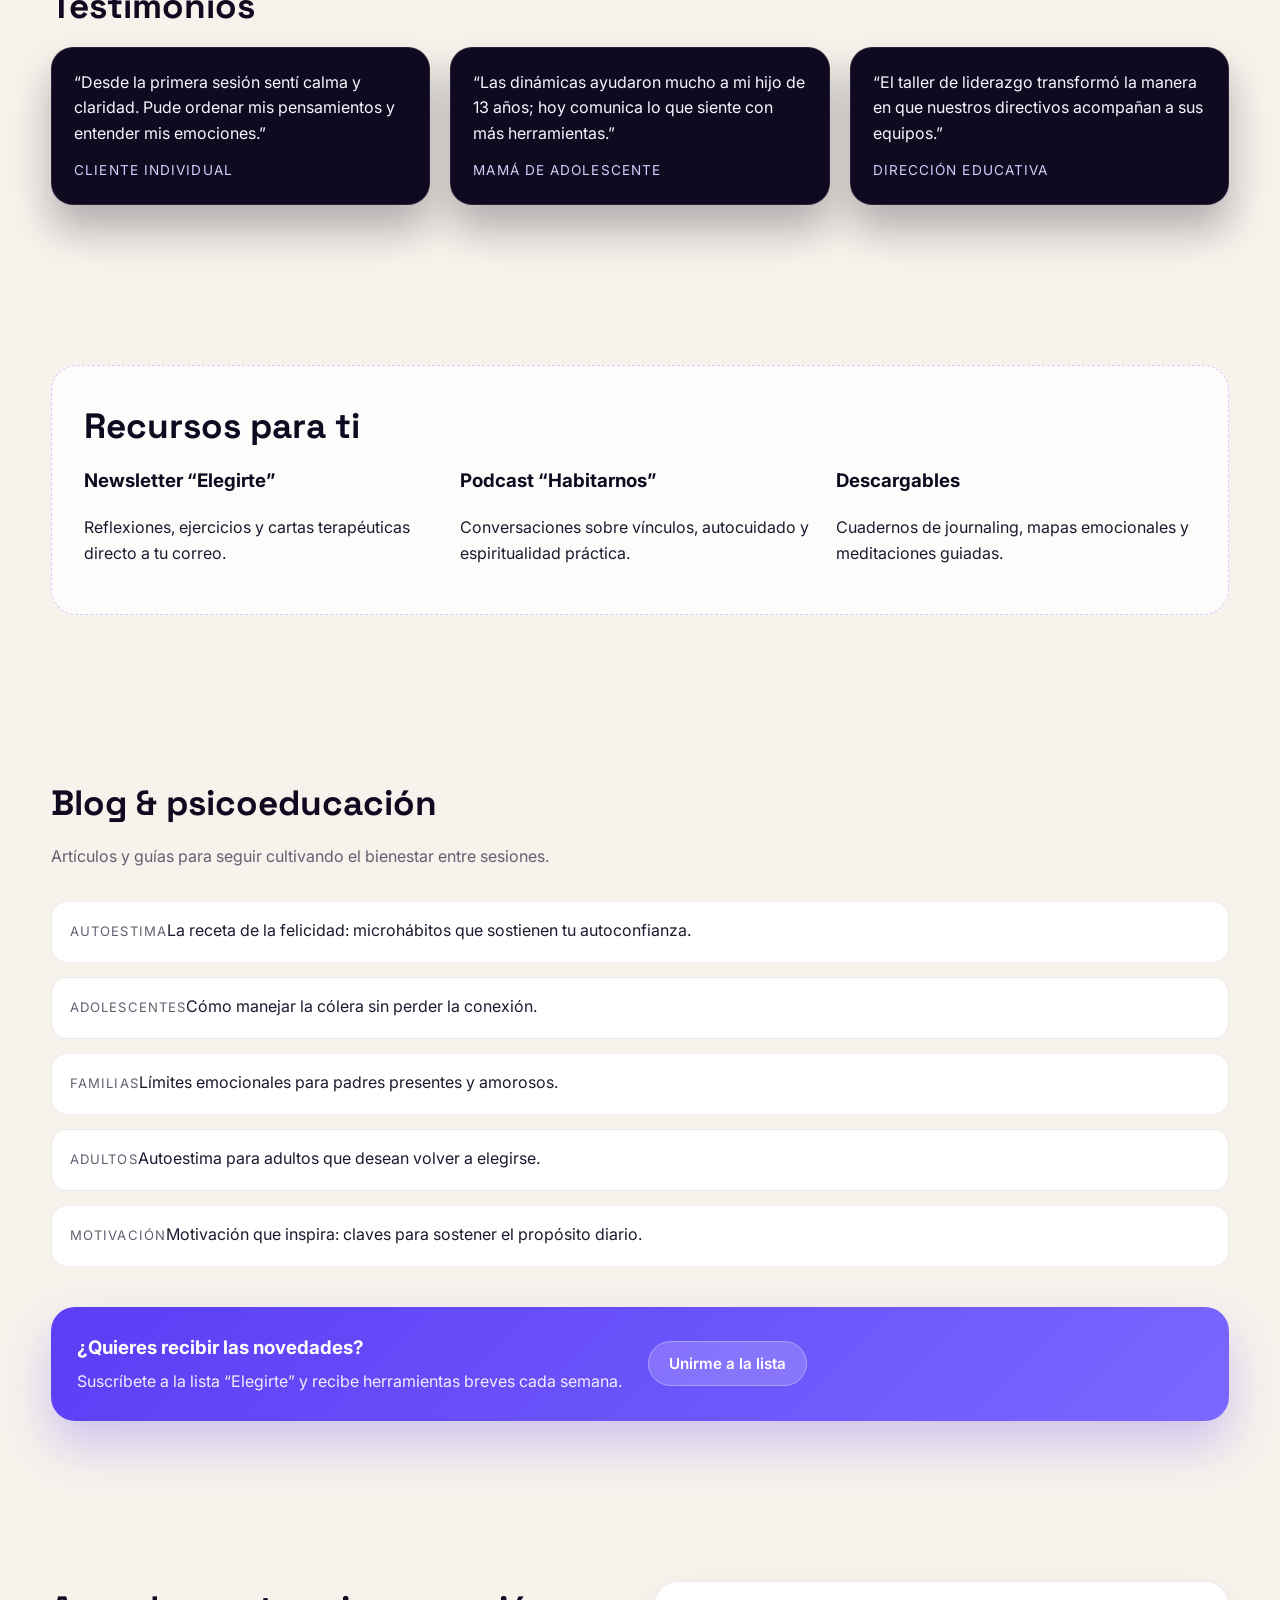
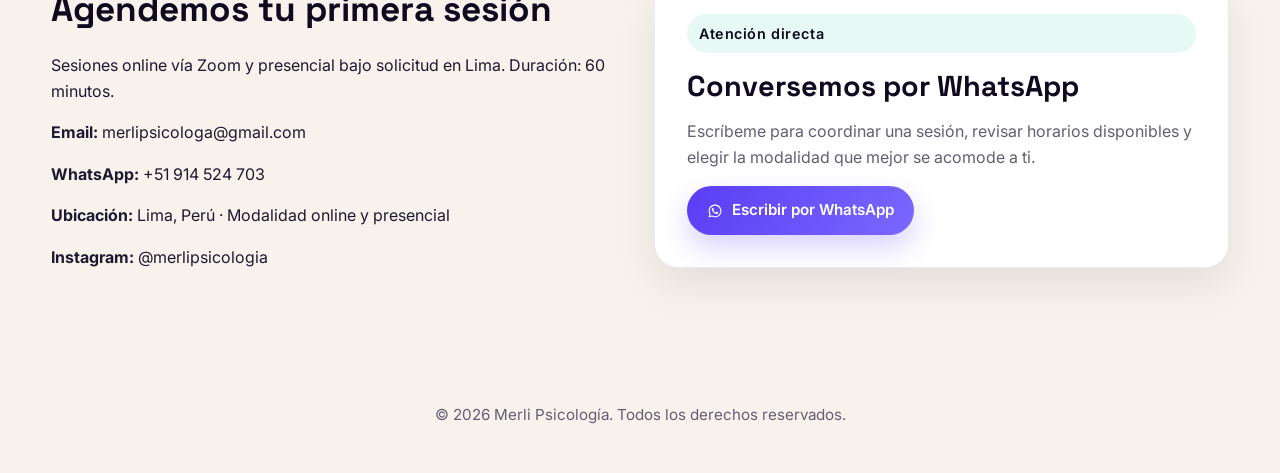
==== commit f1a7588e: "Restaura etiqueta del hero con marca" ====
--- a/index.html
+++ b/index.html
@@ -44,6 +44,7 @@
   <section class="hero" id="inicio">
     <div class="container hero-grid">
       <div>
+        <div class="eyebrow" id="hero-eyebrow">Merli Salda&ntilde;a | Psic&oacute;loga Cl&iacute;nica</div>
         <h1 id="hero-title">Recupera claridad emocional, autoestima y relaciones sanas con acompañamiento cálido y
           basado en evidencia.</h1>
         <p class="lead" id="hero-lead">Procesos terapéuticos para niñas, niños, adolescentes, adultos y parejas.
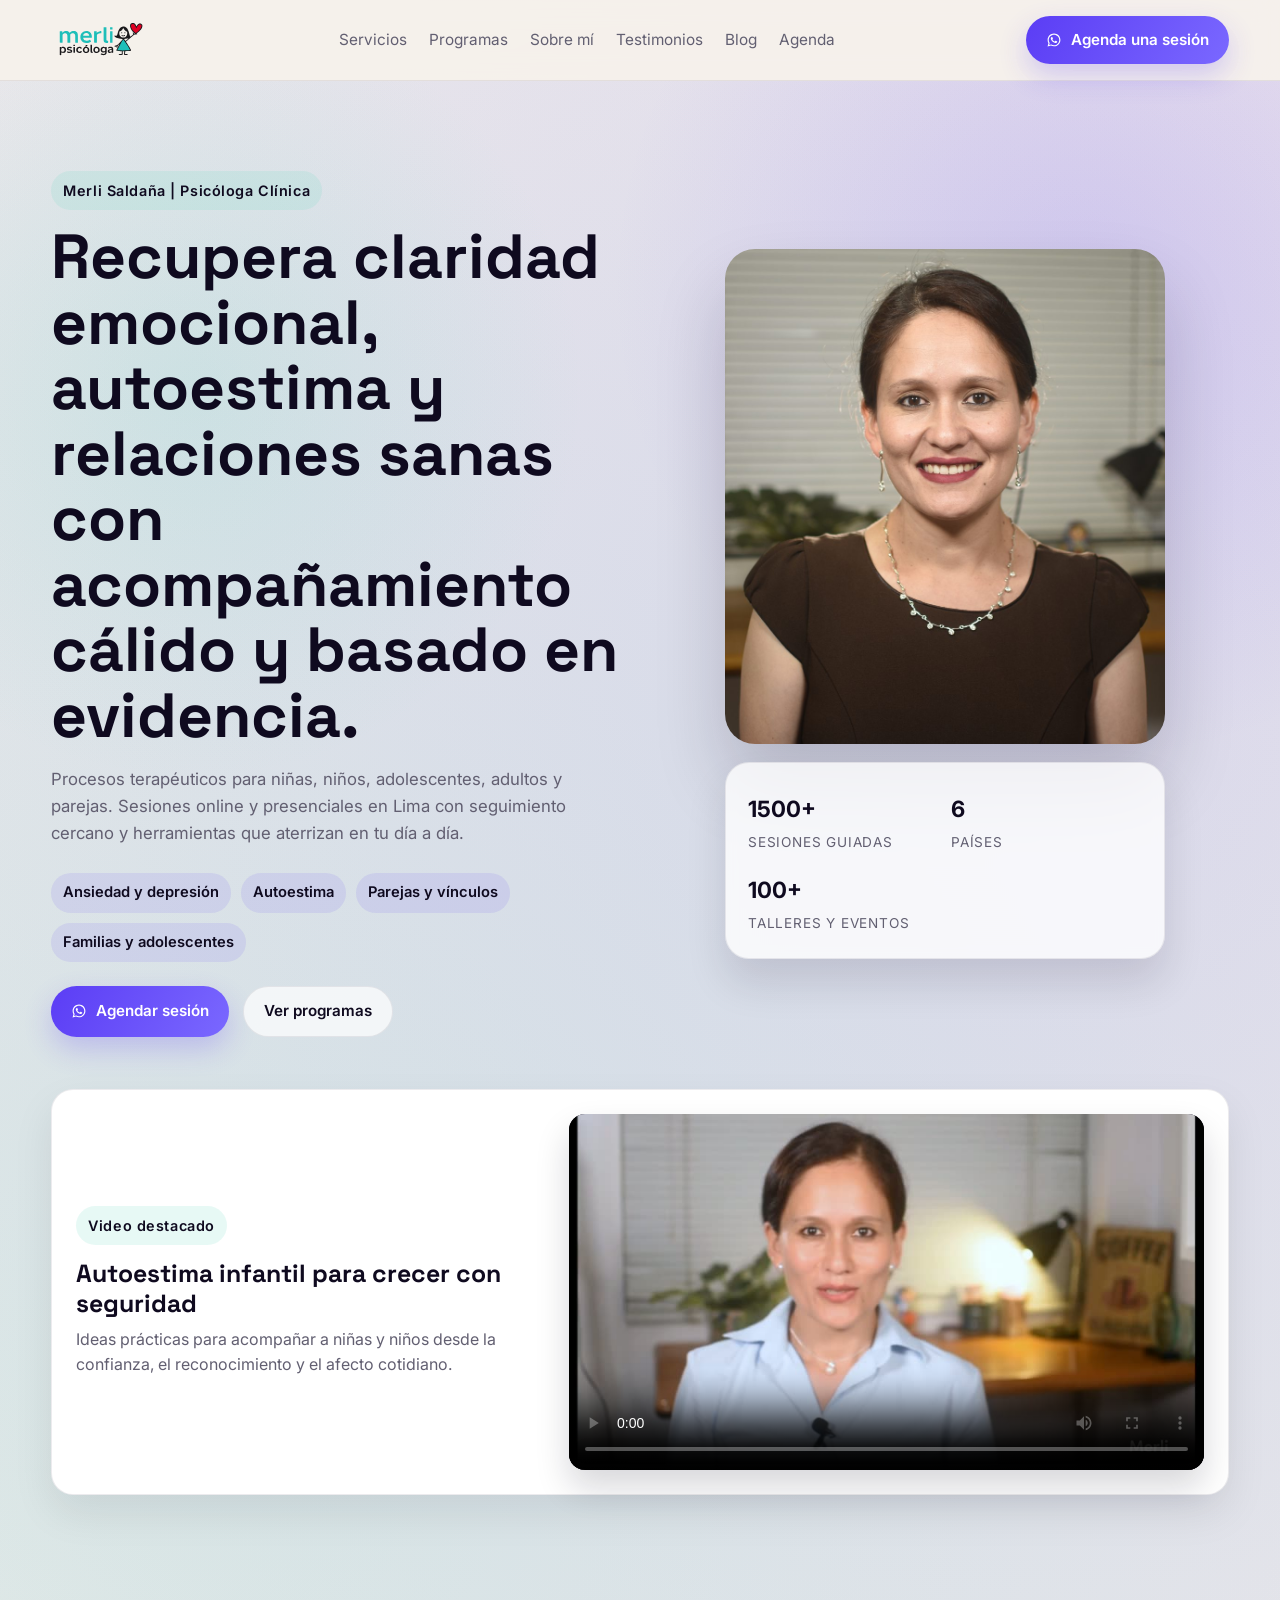
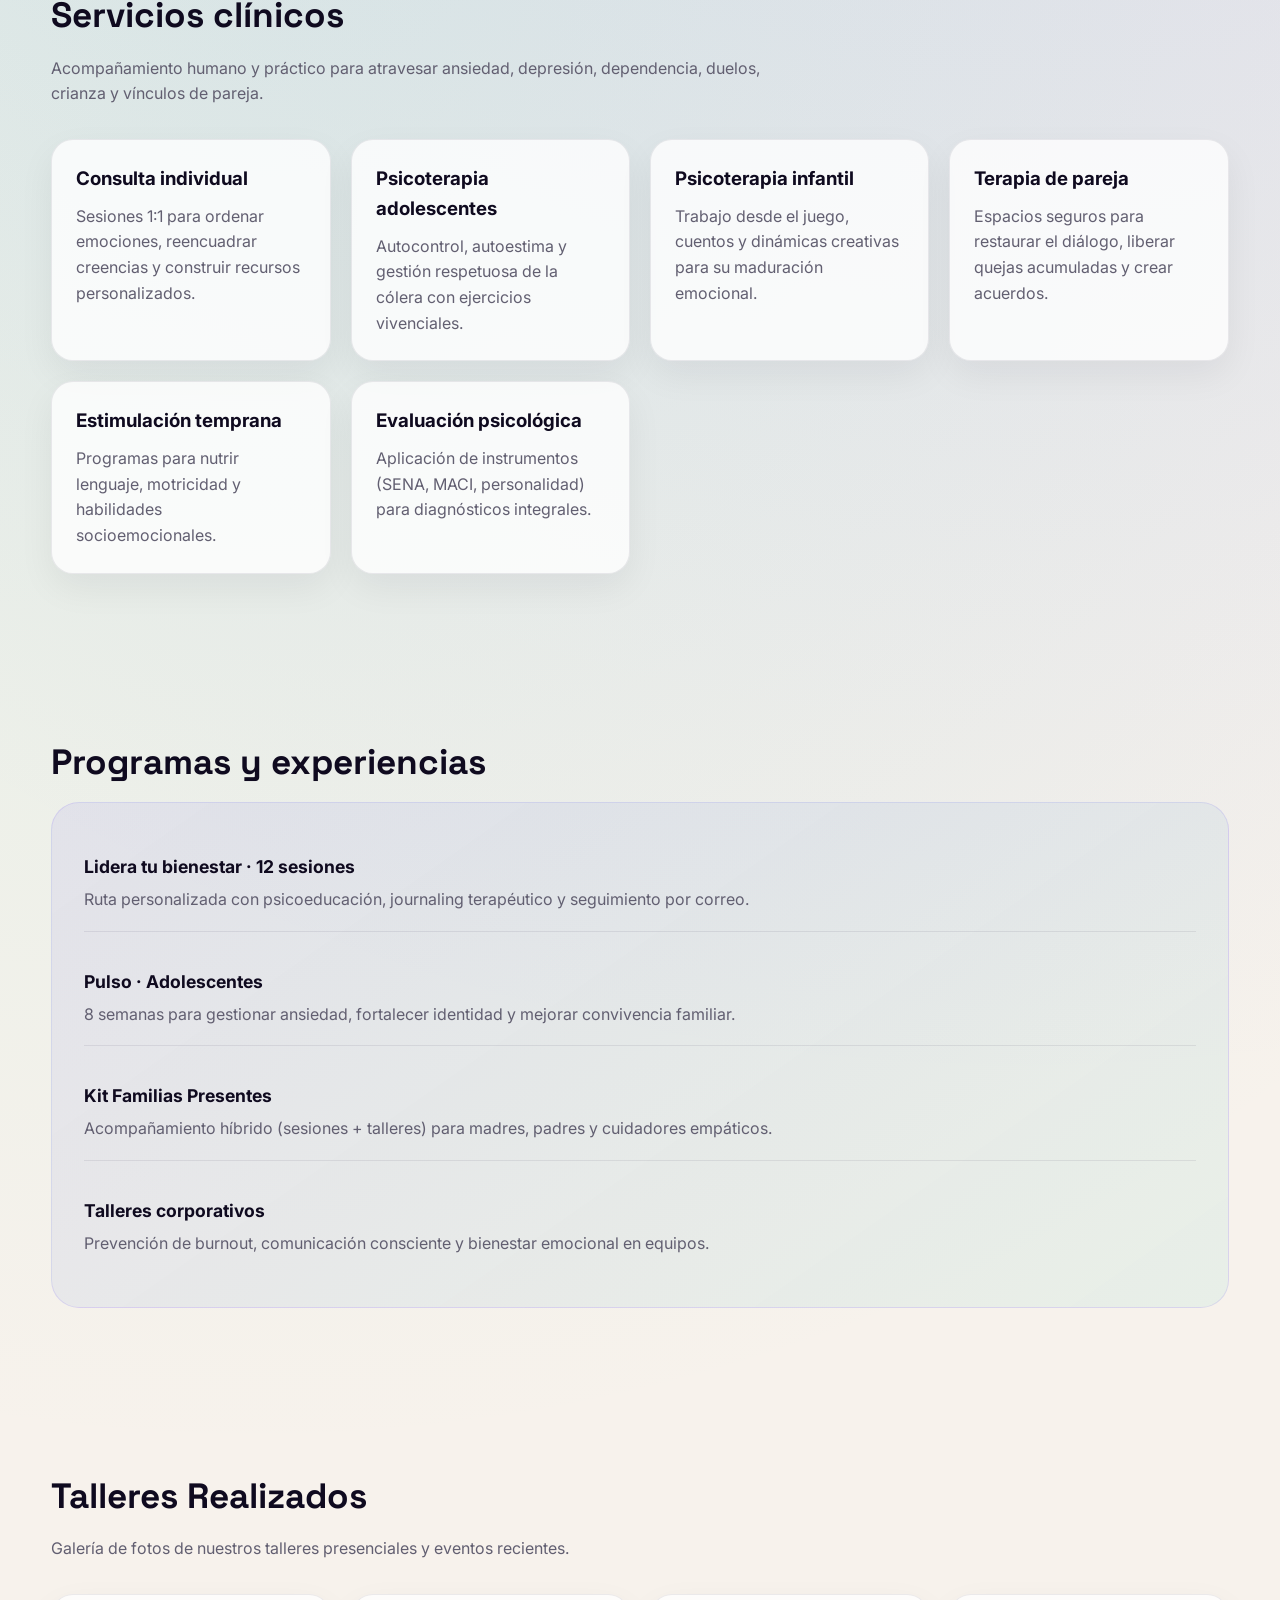
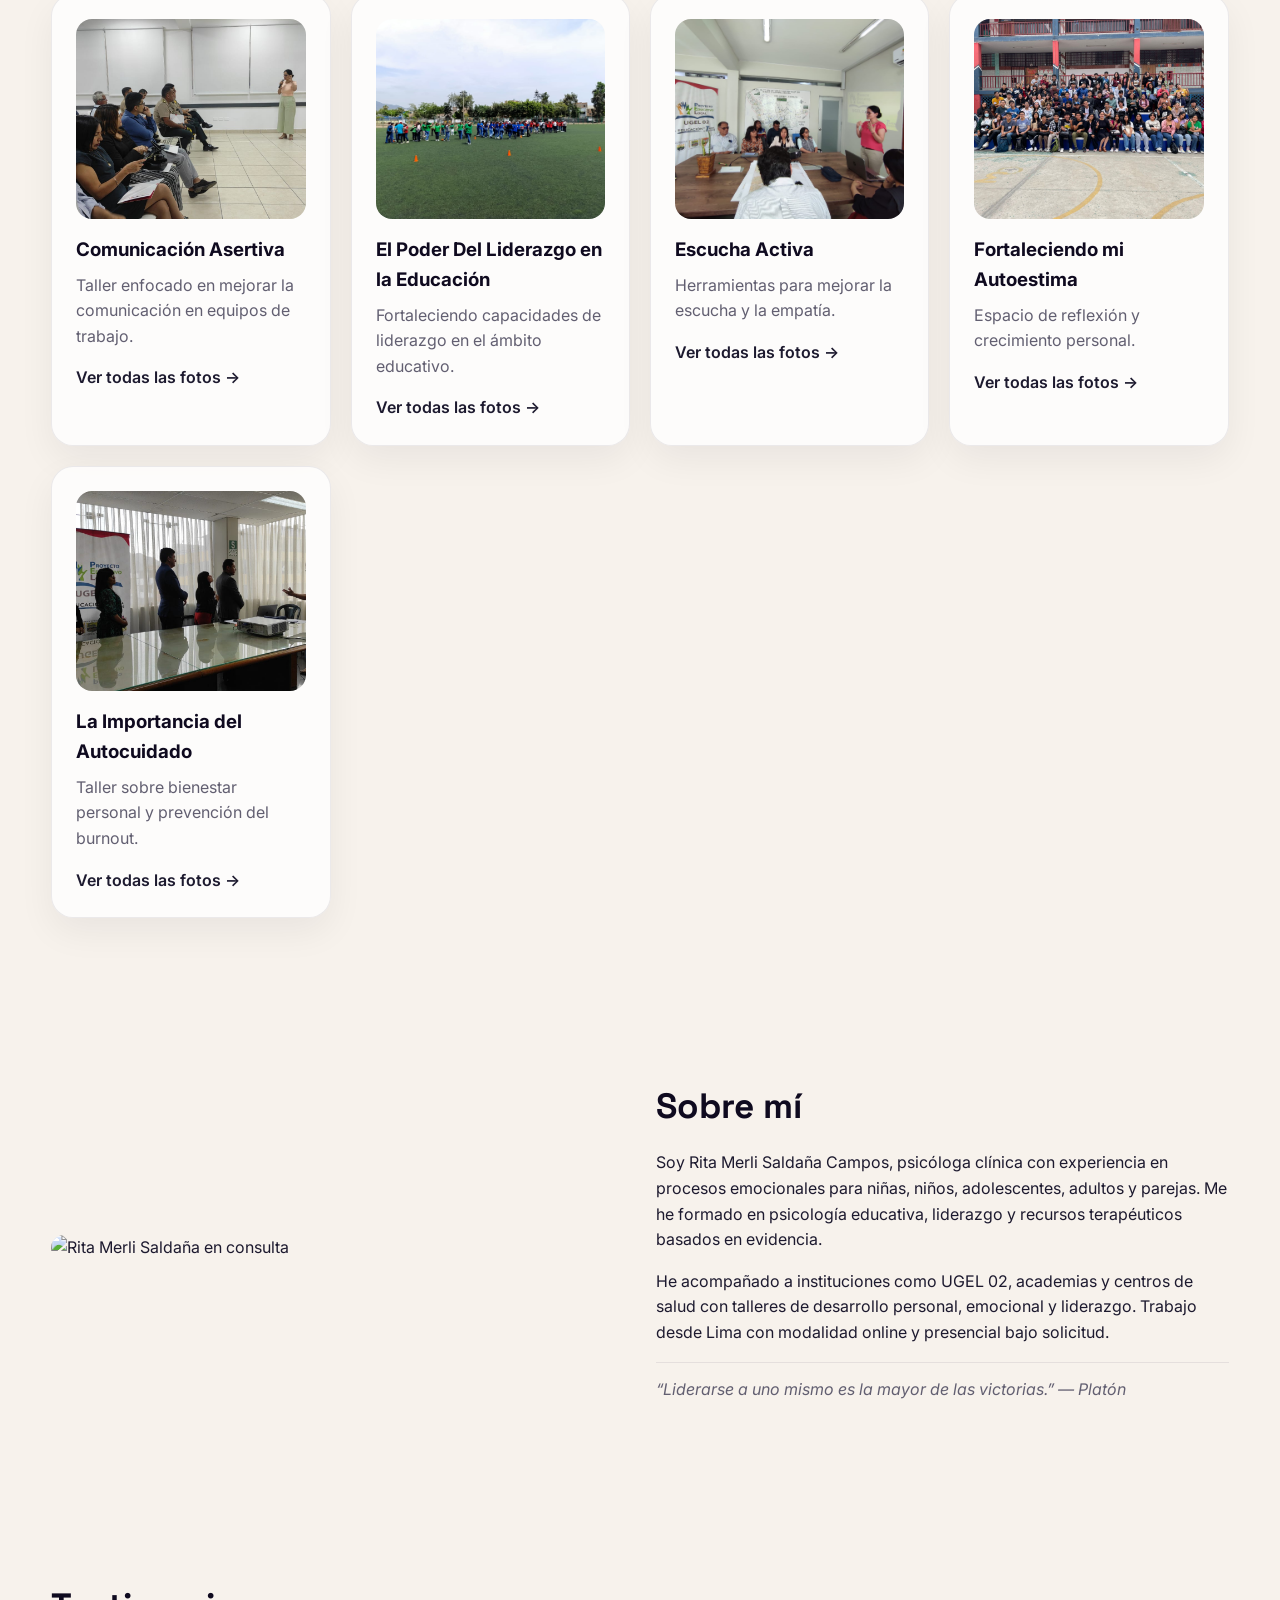
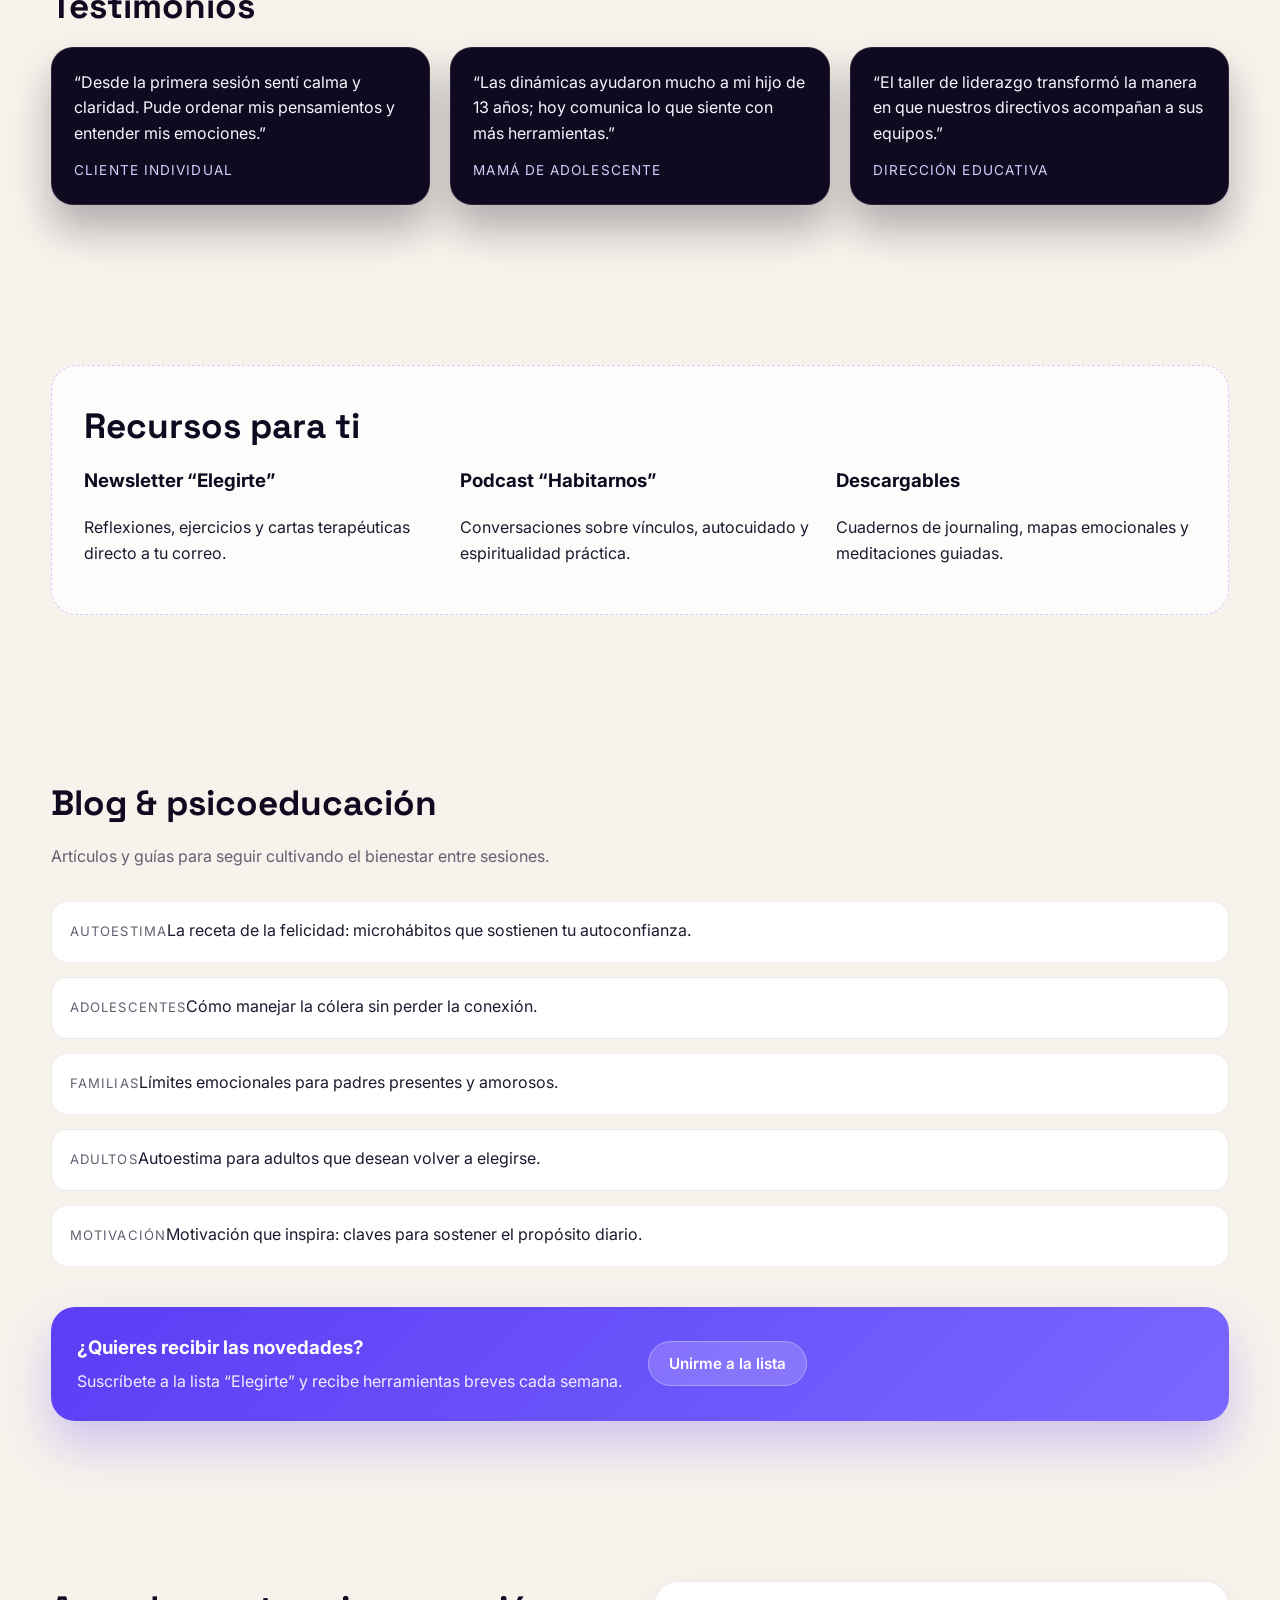
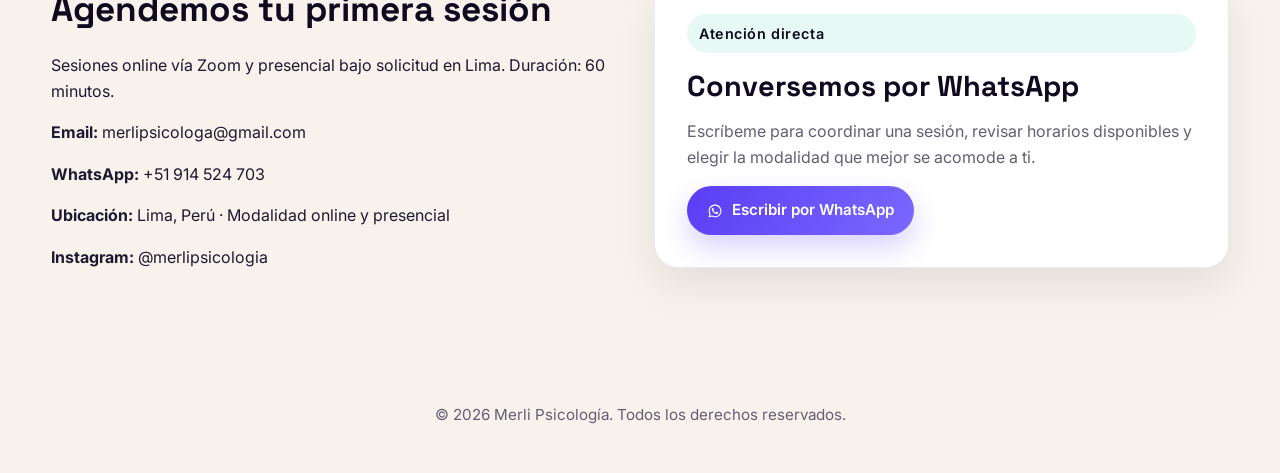
==== commit 84ddb8c3: "Quita texto del logo en el nav" ====
--- a/index.html
+++ b/index.html
@@ -27,7 +27,6 @@
     <div class="container nav__inner">
       <a class="logo" href="#inicio">
         <img src="assets/logo.svg" alt="Merli Psicología" />
-        <span>Merli Psicología</span>
       </a>
       <nav class="nav__links">
         <a href="#servicios">Servicios</a>
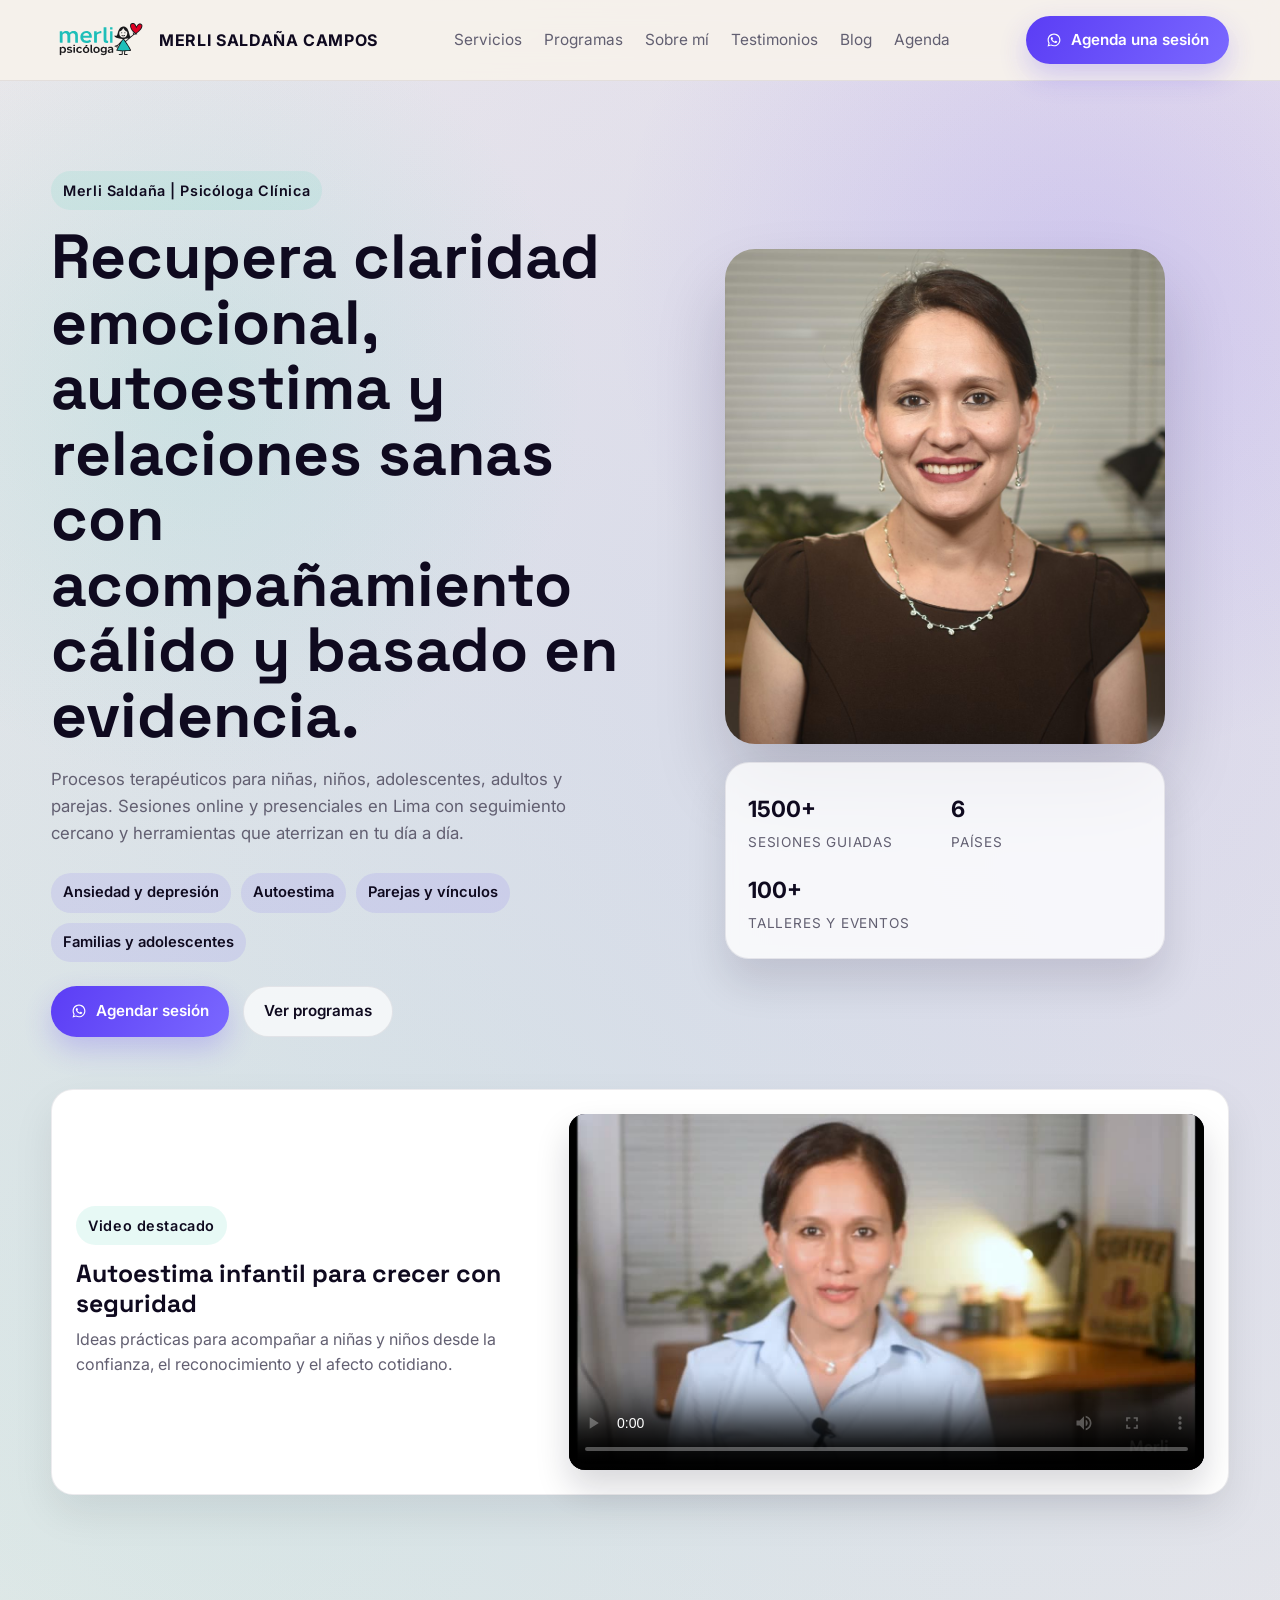
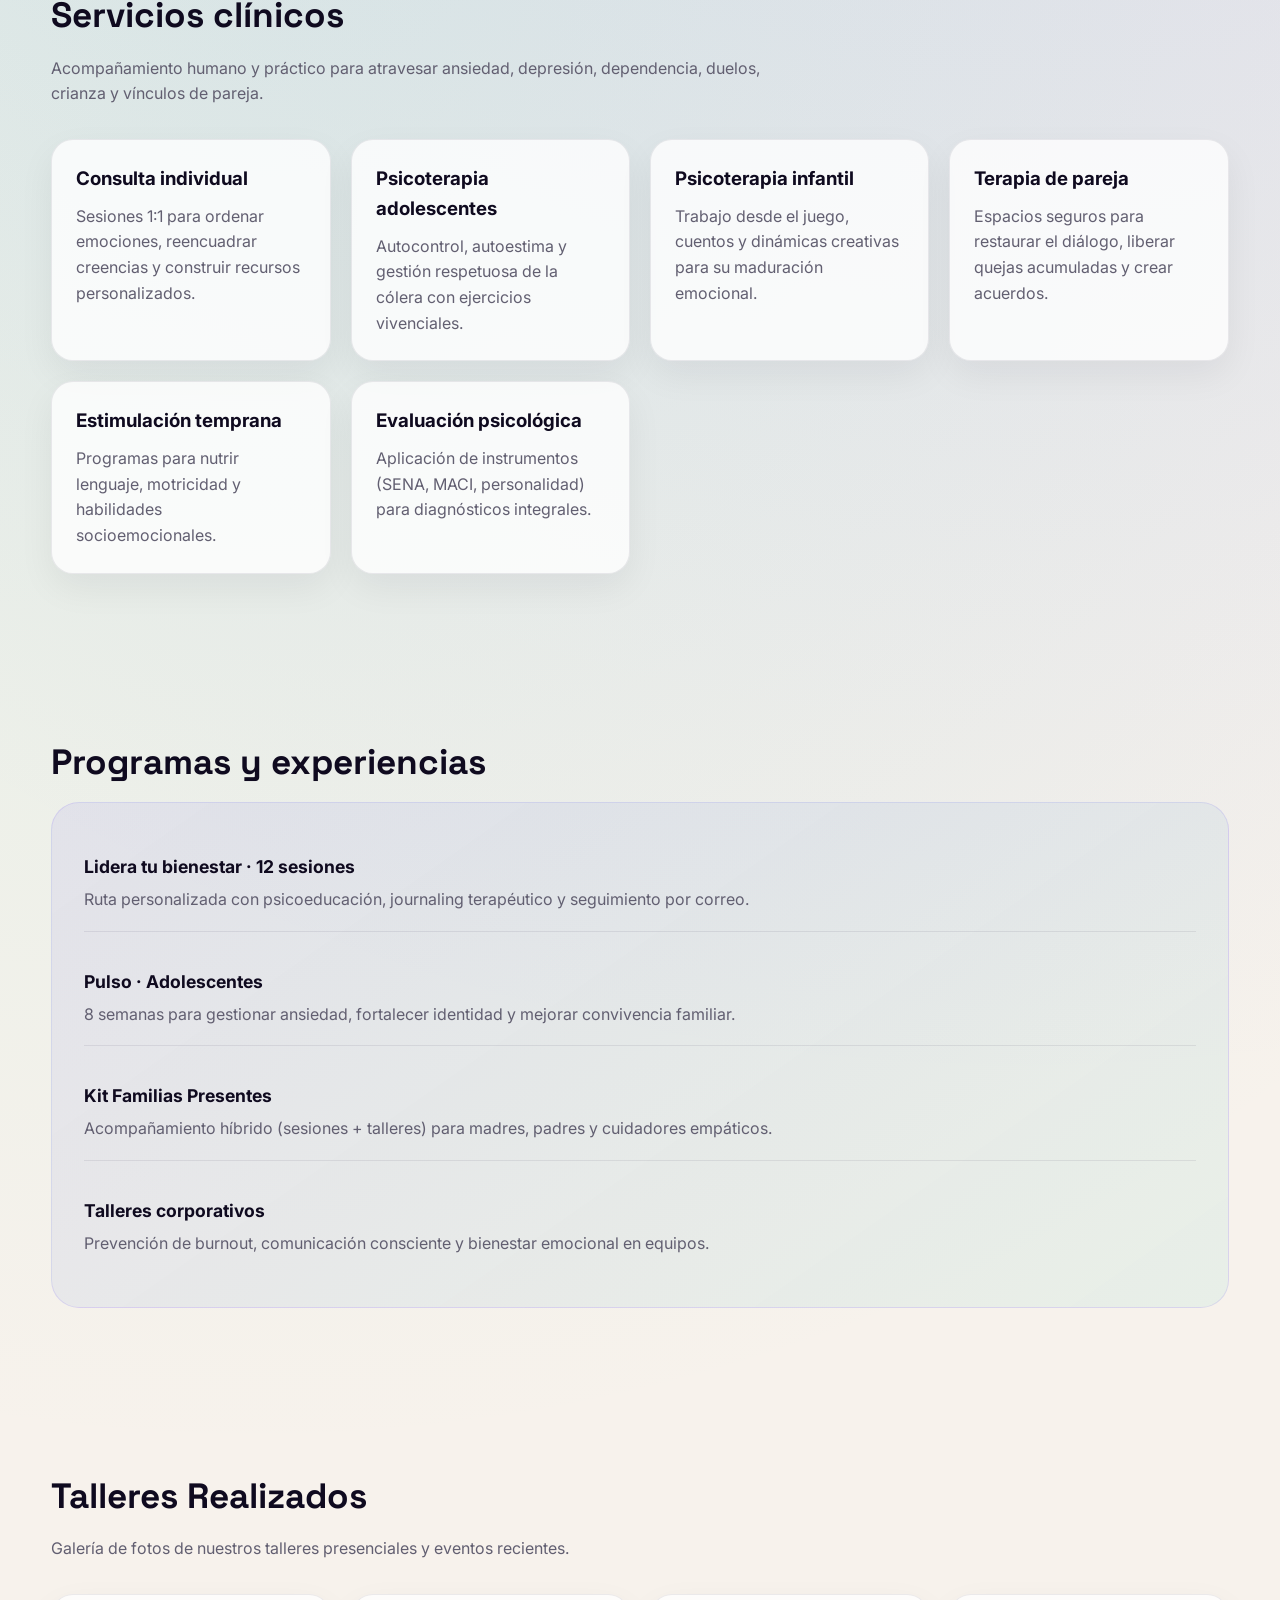
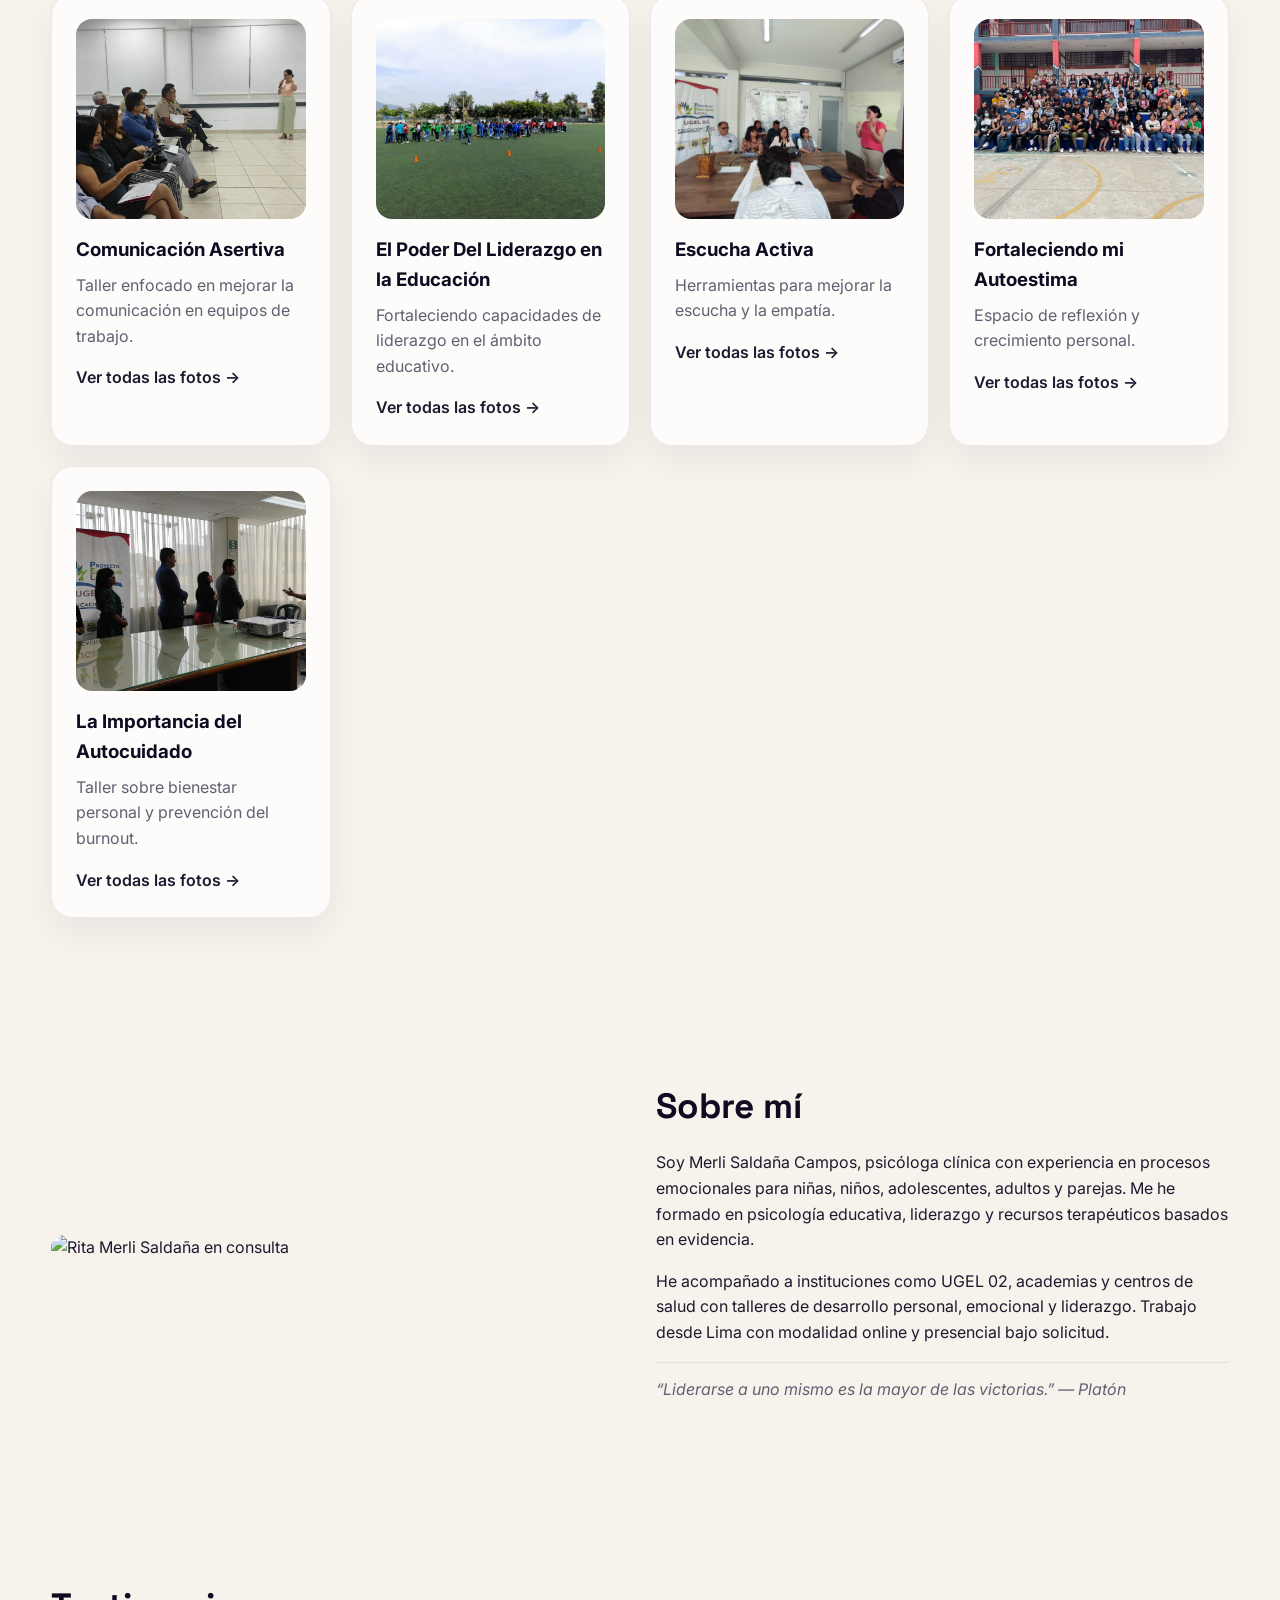
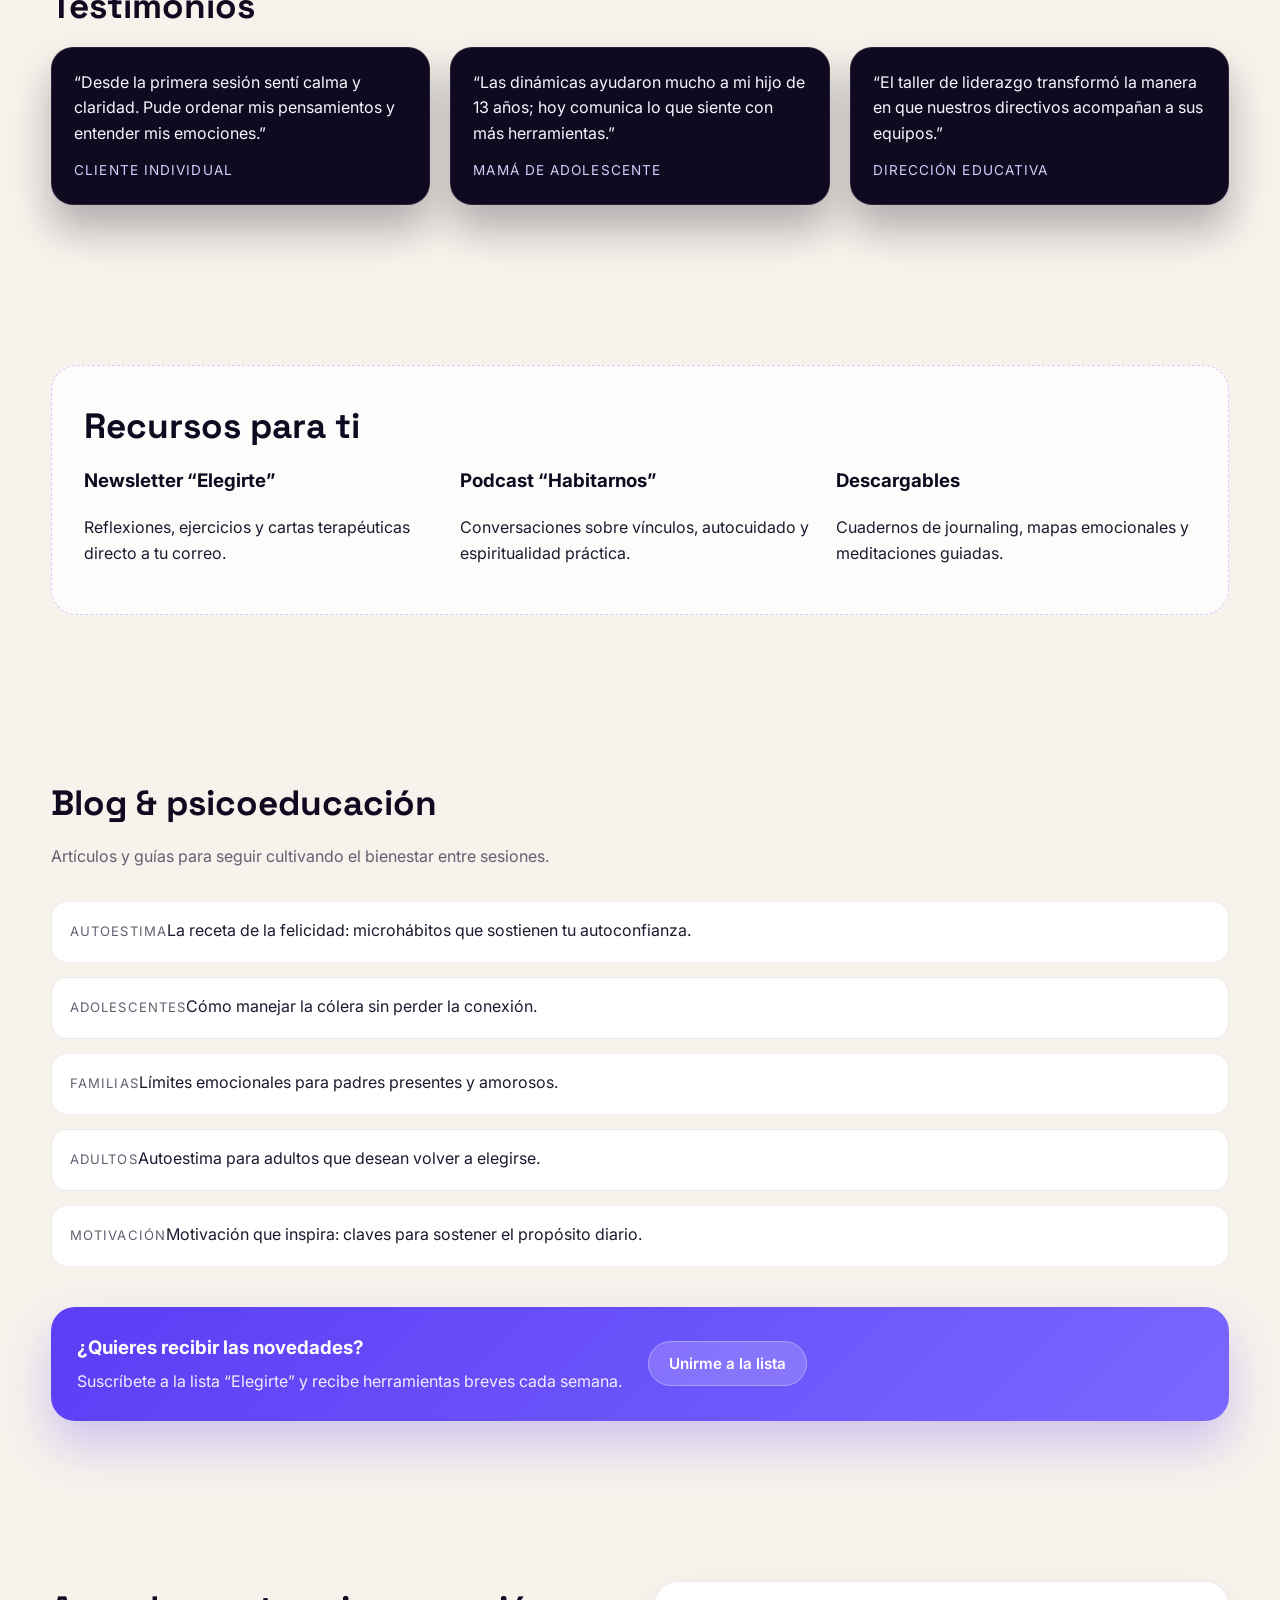
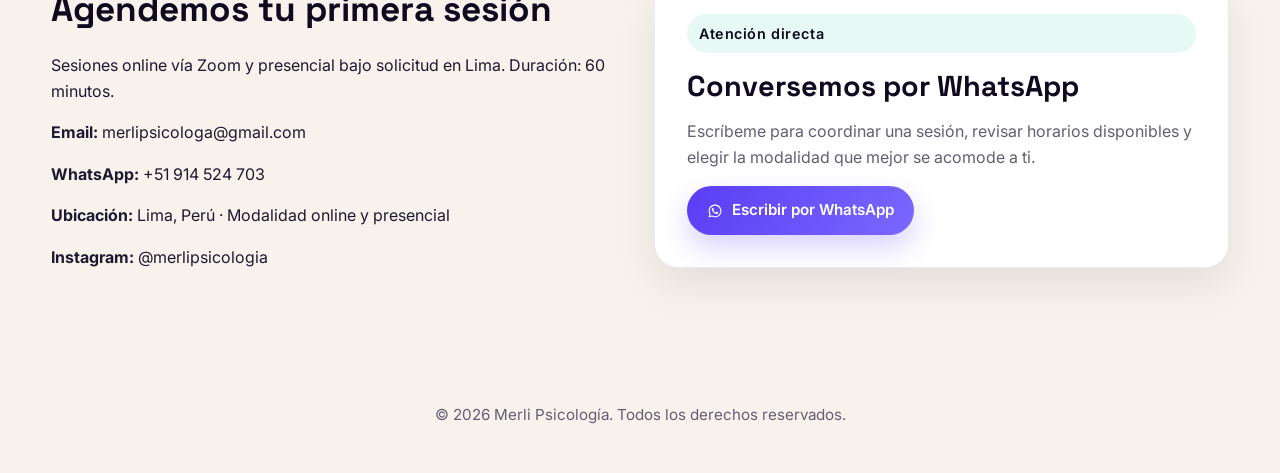
==== commit 8dca0d5e: "Ajusta nombre y bio a Merli Saldaña Campos" ====
--- a/index.html
+++ b/index.html
@@ -27,6 +27,7 @@
     <div class="container nav__inner">
       <a class="logo" href="#inicio">
         <img src="assets/logo.svg" alt="Merli Psicología" />
+        <span>Merli Saldaña Campos</span>
       </a>
       <nav class="nav__links">
         <a href="#servicios">Servicios</a>
@@ -118,7 +119,7 @@
         <div>
           <h2 id="about-title">Sobre mí</h2>
           <div id="about-paragraphs">
-            <p>Soy Rita Merli Saldaña Campos, psicóloga clínica con experiencia en procesos emocionales para niñas,
+            <p>Soy Merli Saldaña Campos, psicóloga clínica con experiencia en procesos emocionales para niñas,
               niños, adolescentes, adultos y parejas. Me he formado en psicología educativa, liderazgo y recursos
               terapéuticos basados en evidencia.</p>
             <p>He acompañado a instituciones como UGEL 02, academias y centros de salud con talleres de desarrollo
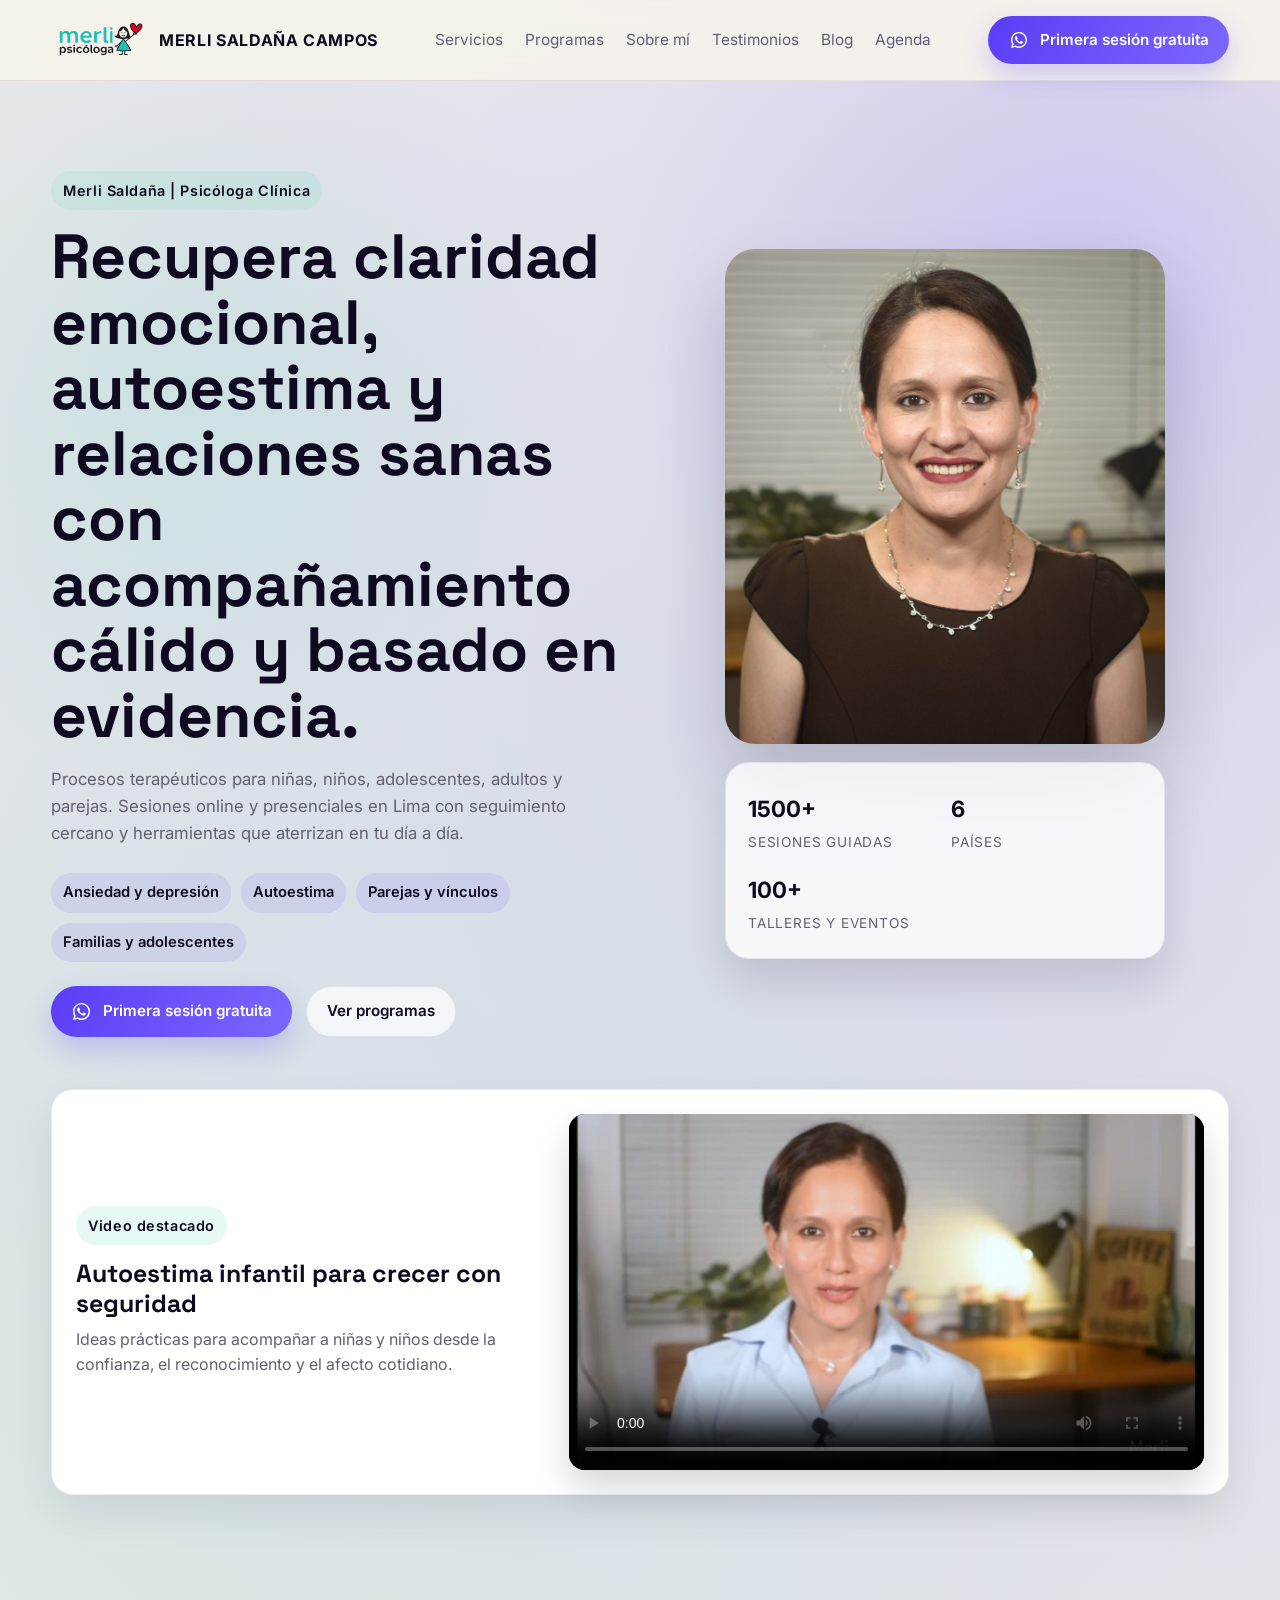
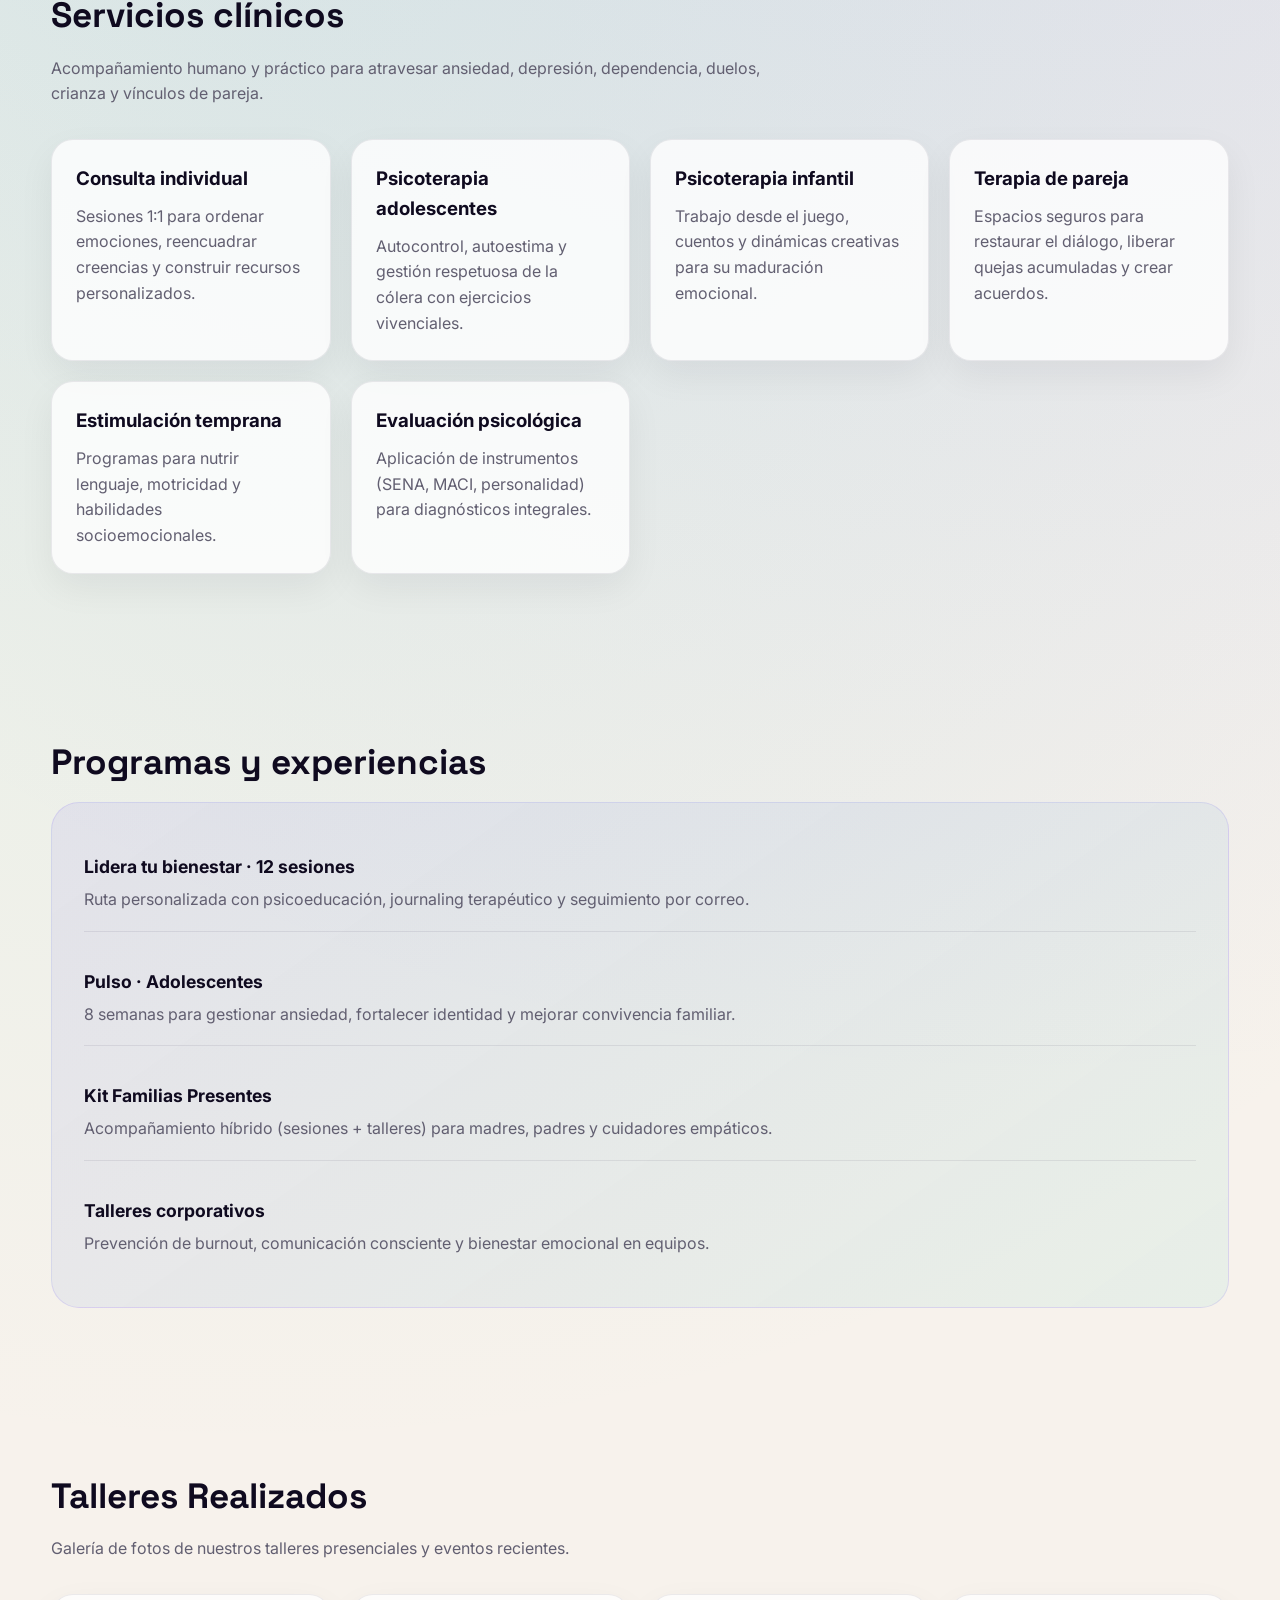
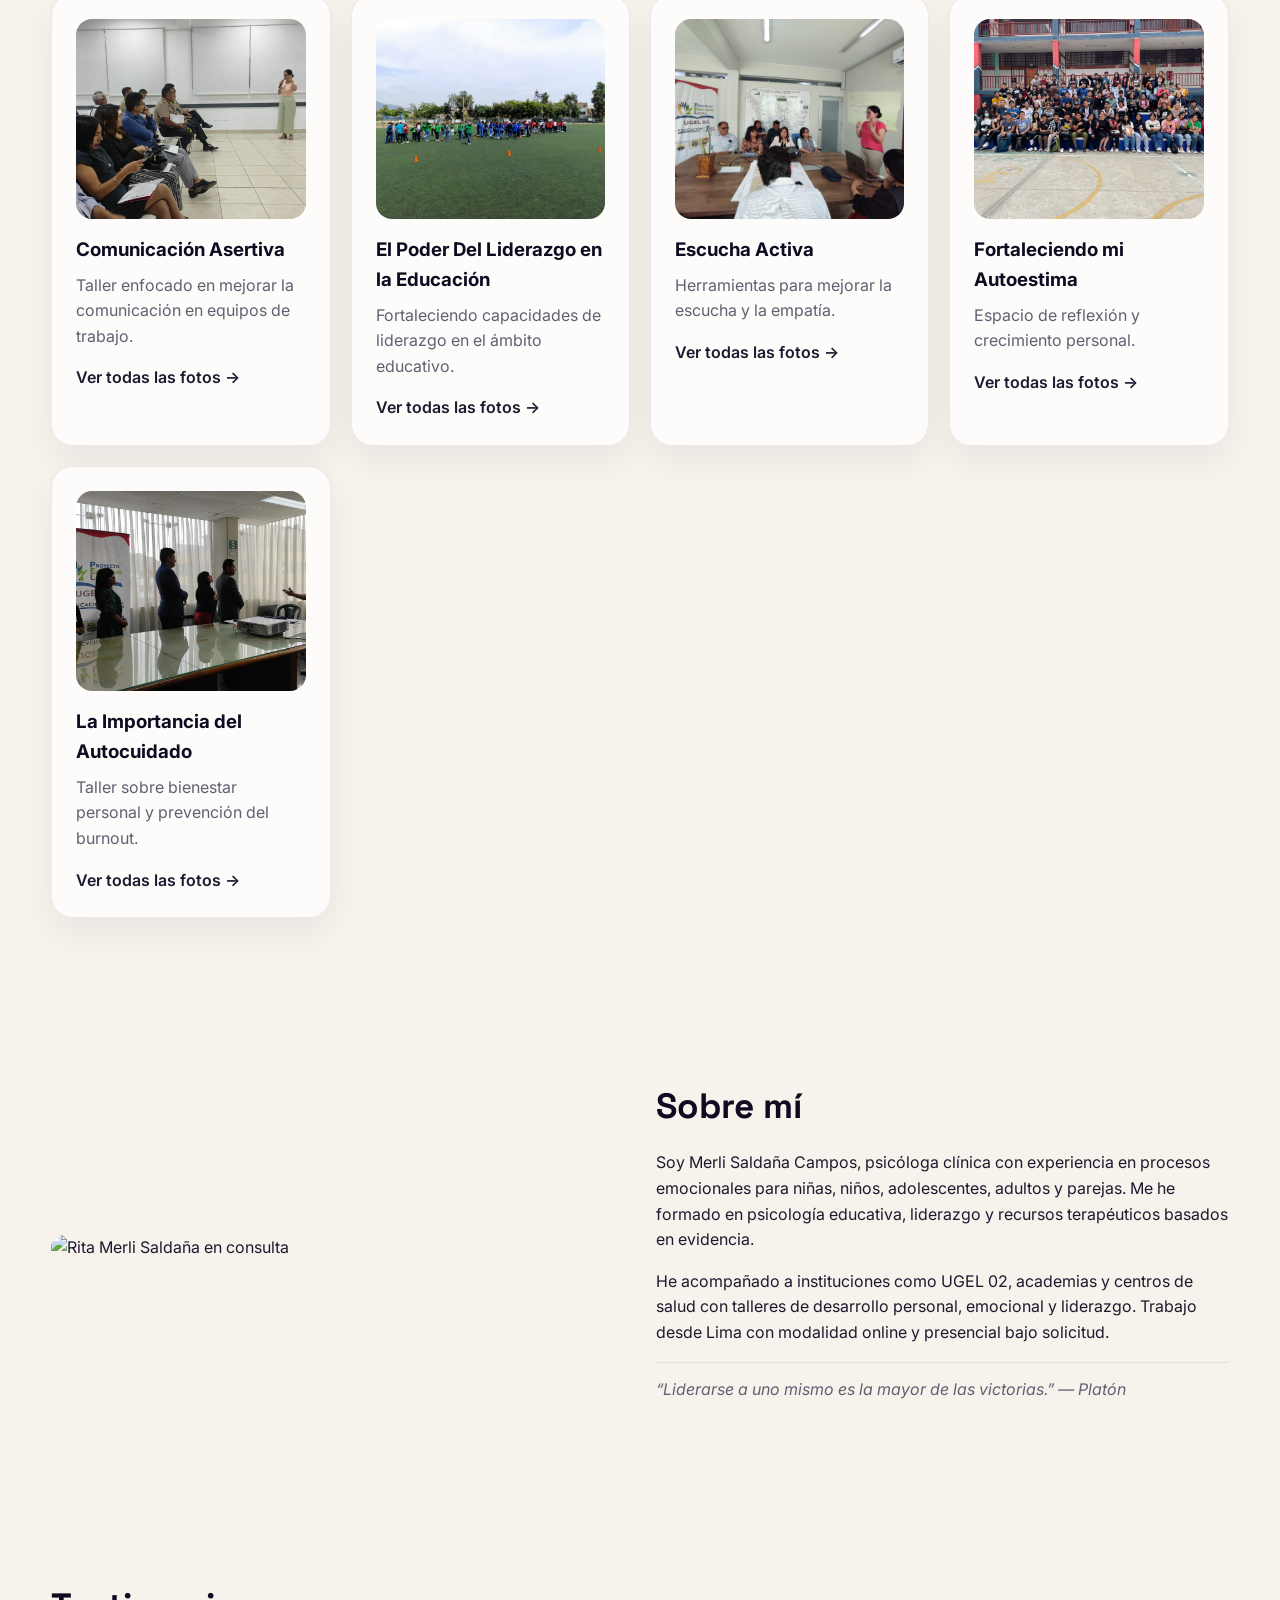
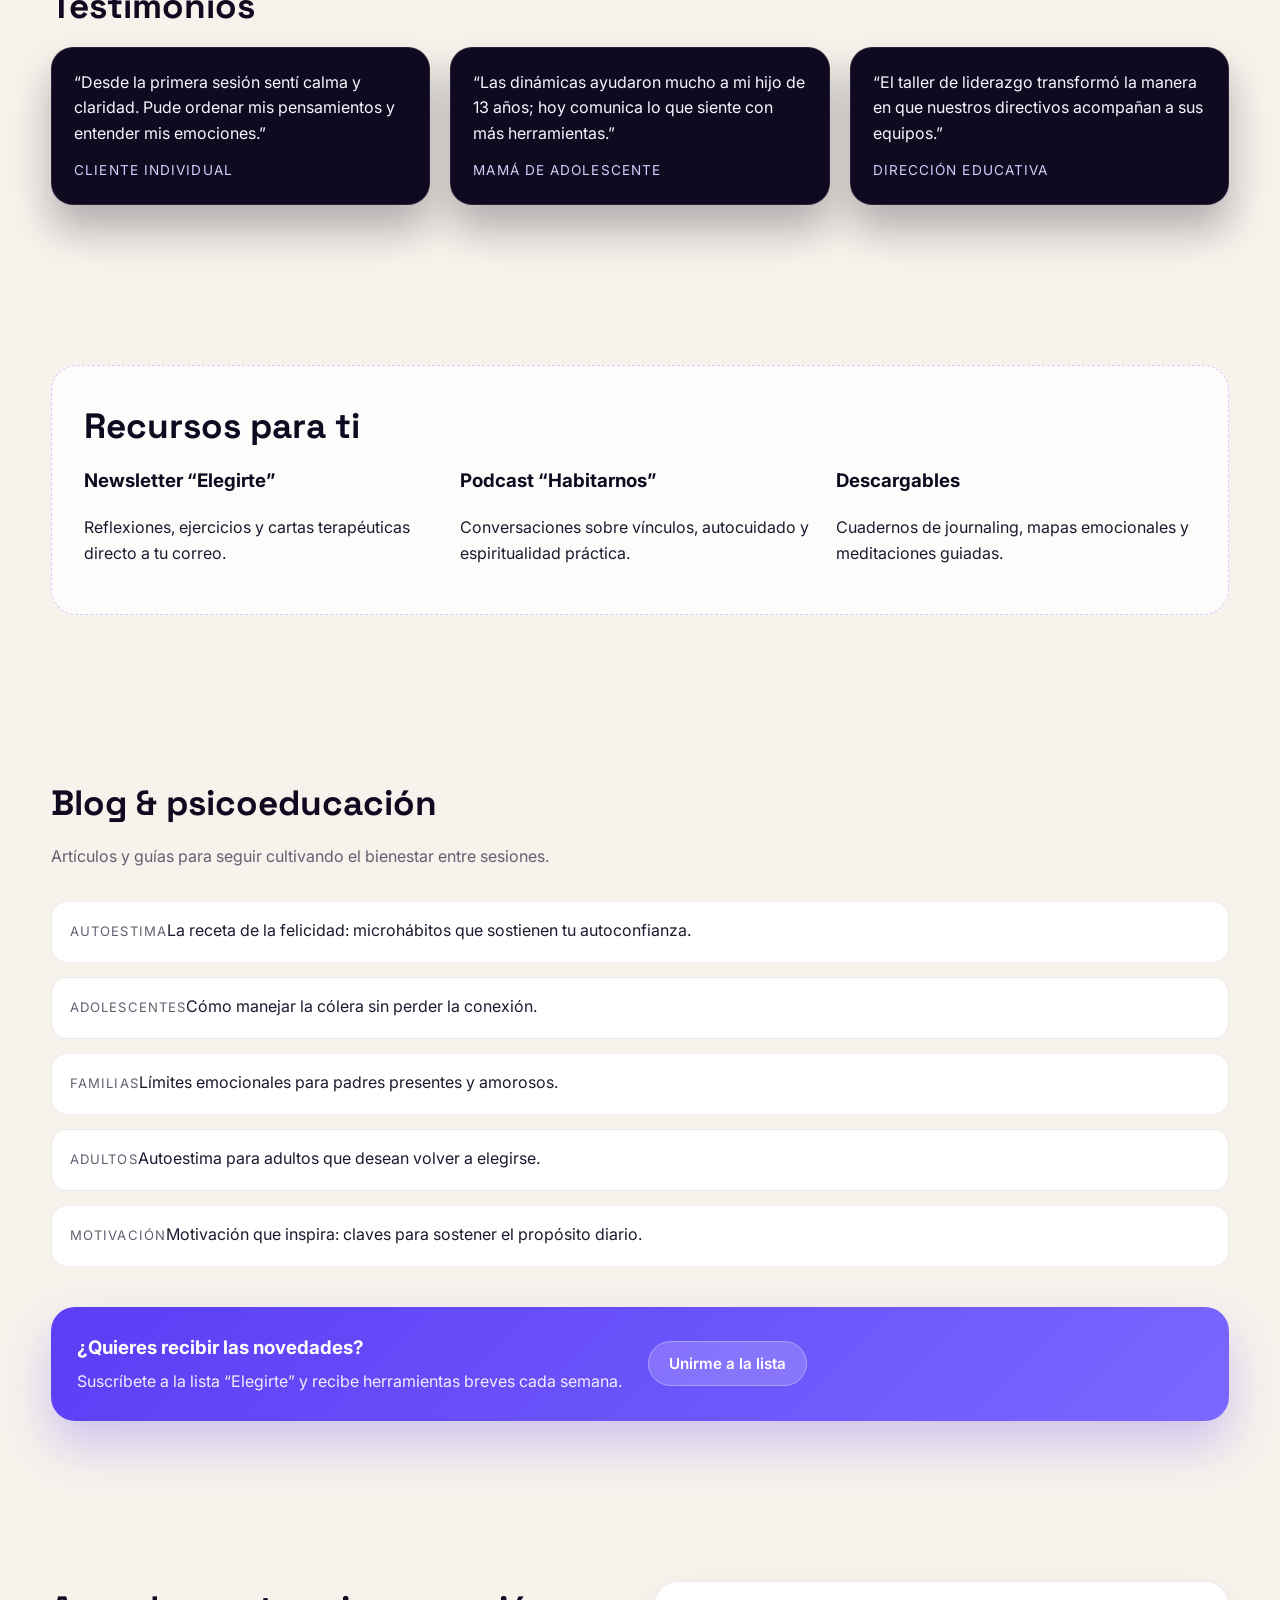
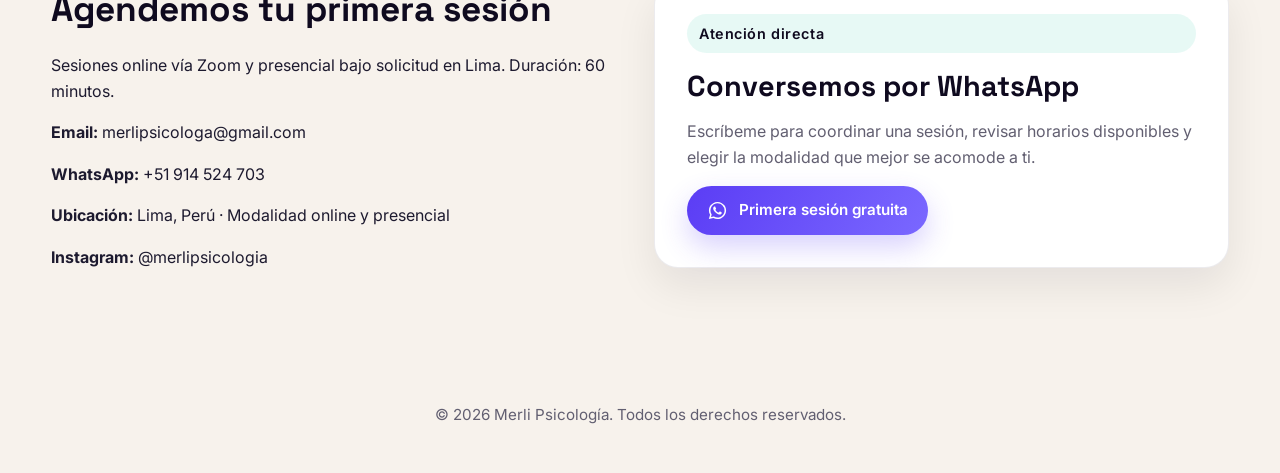
==== commit 2275fe84: "Actualiza CTAs y agranda icono de WhatsApp" ====
--- a/index.html
+++ b/index.html
@@ -37,7 +37,7 @@
         <a href="#blog">Blog</a>
         <a href="#consulta">Agenda</a>
       </nav>
-      <a class="btn btn-primary btn-whatsapp" href="https://wa.me/51914524703?text=Hola%21%20quisiera%20recibir%20informaci%C3%B3n%20para%20agendar%20una%20sesi%C3%B3n%20psicol%C3%B3gica." target="_blank" rel="noopener">Agenda una sesión</a>
+      <a class="btn btn-primary btn-whatsapp" href="https://wa.me/51914524703?text=Hola%21%20quisiera%20recibir%20informaci%C3%B3n%20para%20agendar%20una%20sesi%C3%B3n%20psicol%C3%B3gica." target="_blank" rel="noopener">Primera sesión gratuita</a>
     </div>
   </header>
 
@@ -57,7 +57,7 @@
           <span class="pill">Familias y adolescentes</span>
         </div>
         <div class="hero-actions" style="margin-top:24px;">
-          <a class="btn btn-primary btn-whatsapp" href="https://wa.me/51914524703?text=Hola%21%20quisiera%20recibir%20informaci%C3%B3n%20para%20agendar%20una%20sesi%C3%B3n%20psicol%C3%B3gica." target="_blank" rel="noopener" id="hero-cta-primary">Agendar sesión</a>
+          <a class="btn btn-primary btn-whatsapp" href="https://wa.me/51914524703?text=Hola%21%20quisiera%20recibir%20informaci%C3%B3n%20para%20agendar%20una%20sesi%C3%B3n%20psicol%C3%B3gica." target="_blank" rel="noopener" id="hero-cta-primary">Primera sesión gratuita</a>
           <a class="btn btn-ghost" href="#programas" id="hero-cta-secondary">Ver programas</a>
         </div>
       </div>
@@ -187,7 +187,7 @@
           <span class="eyebrow">Atenci&oacute;n directa</span>
           <h3>Conversemos por WhatsApp</h3>
           <p>Escr&iacute;beme para coordinar una sesi&oacute;n, revisar horarios disponibles y elegir la modalidad que mejor se acomode a ti.</p>
-          <a class="btn btn-primary btn-whatsapp" href="https://wa.me/51914524703?text=Hola%21%20quisiera%20recibir%20informaci%C3%B3n%20para%20agendar%20una%20sesi%C3%B3n%20psicol%C3%B3gica." target="_blank" rel="noopener">Escribir por WhatsApp</a>
+          <a class="btn btn-primary btn-whatsapp" href="https://wa.me/51914524703?text=Hola%21%20quisiera%20recibir%20informaci%C3%B3n%20para%20agendar%20una%20sesi%C3%B3n%20psicol%C3%B3gica." target="_blank" rel="noopener">Primera sesi&oacute;n gratuita</a>
         </div>
       </div>
     </section>
--- a/css/style.css
+++ b/css/style.css
@@ -128,13 +128,13 @@
 .btn-whatsapp {
   display: inline-flex;
   align-items: center;
-  gap: 9px;
+  gap: 11px;
 }
 
 .btn-whatsapp::before {
   content: "";
-  width: 1.05em;
-  height: 1.05em;
+  width: 1.35em;
+  height: 1.35em;
   flex: 0 0 auto;
   background: currentColor;
   -webkit-mask: url("data:image/svg+xml,%3Csvg xmlns='http://www.w3.org/2000/svg' viewBox='0 0 32 32'%3E%3Cpath d='M16.01 3.2c-7.05 0-12.78 5.7-12.78 12.72 0 2.24.59 4.43 1.72 6.35L3.12 28.8l6.7-1.75a12.86 12.86 0 0 0 6.18 1.58h.01c7.04 0 12.77-5.71 12.77-12.73S23.05 3.2 16.01 3.2Zm0 23.27h-.01c-1.88 0-3.72-.51-5.32-1.48l-.38-.23-3.98 1.04 1.06-3.86-.25-.4a10.52 10.52 0 0 1-1.62-5.62c0-5.83 4.71-10.57 10.5-10.57 2.8 0 5.44 1.1 7.42 3.08a10.5 10.5 0 0 1 3.07 7.48c0 5.82-4.71 10.56-10.49 10.56Zm5.75-7.9c-.32-.16-1.86-.91-2.15-1.02-.29-.1-.5-.16-.71.16-.21.31-.82 1.02-1 1.23-.18.21-.37.24-.69.08-.31-.16-1.33-.49-2.54-1.56-.94-.83-1.57-1.86-1.75-2.18-.18-.31-.02-.48.14-.64.14-.14.31-.37.47-.55.16-.18.21-.31.31-.52.1-.21.05-.39-.03-.55-.08-.16-.71-1.71-.97-2.34-.26-.61-.52-.53-.71-.54h-.61c-.21 0-.55.08-.84.39-.29.32-1.1 1.08-1.1 2.62s1.13 3.04 1.28 3.25c.16.21 2.22 3.38 5.37 4.74.75.32 1.34.52 1.8.66.76.24 1.44.21 1.98.13.6-.09 1.86-.76 2.12-1.49.26-.73.26-1.36.18-1.49-.08-.13-.29-.21-.61-.37Z'/%3E%3C/svg%3E") center / contain no-repeat;
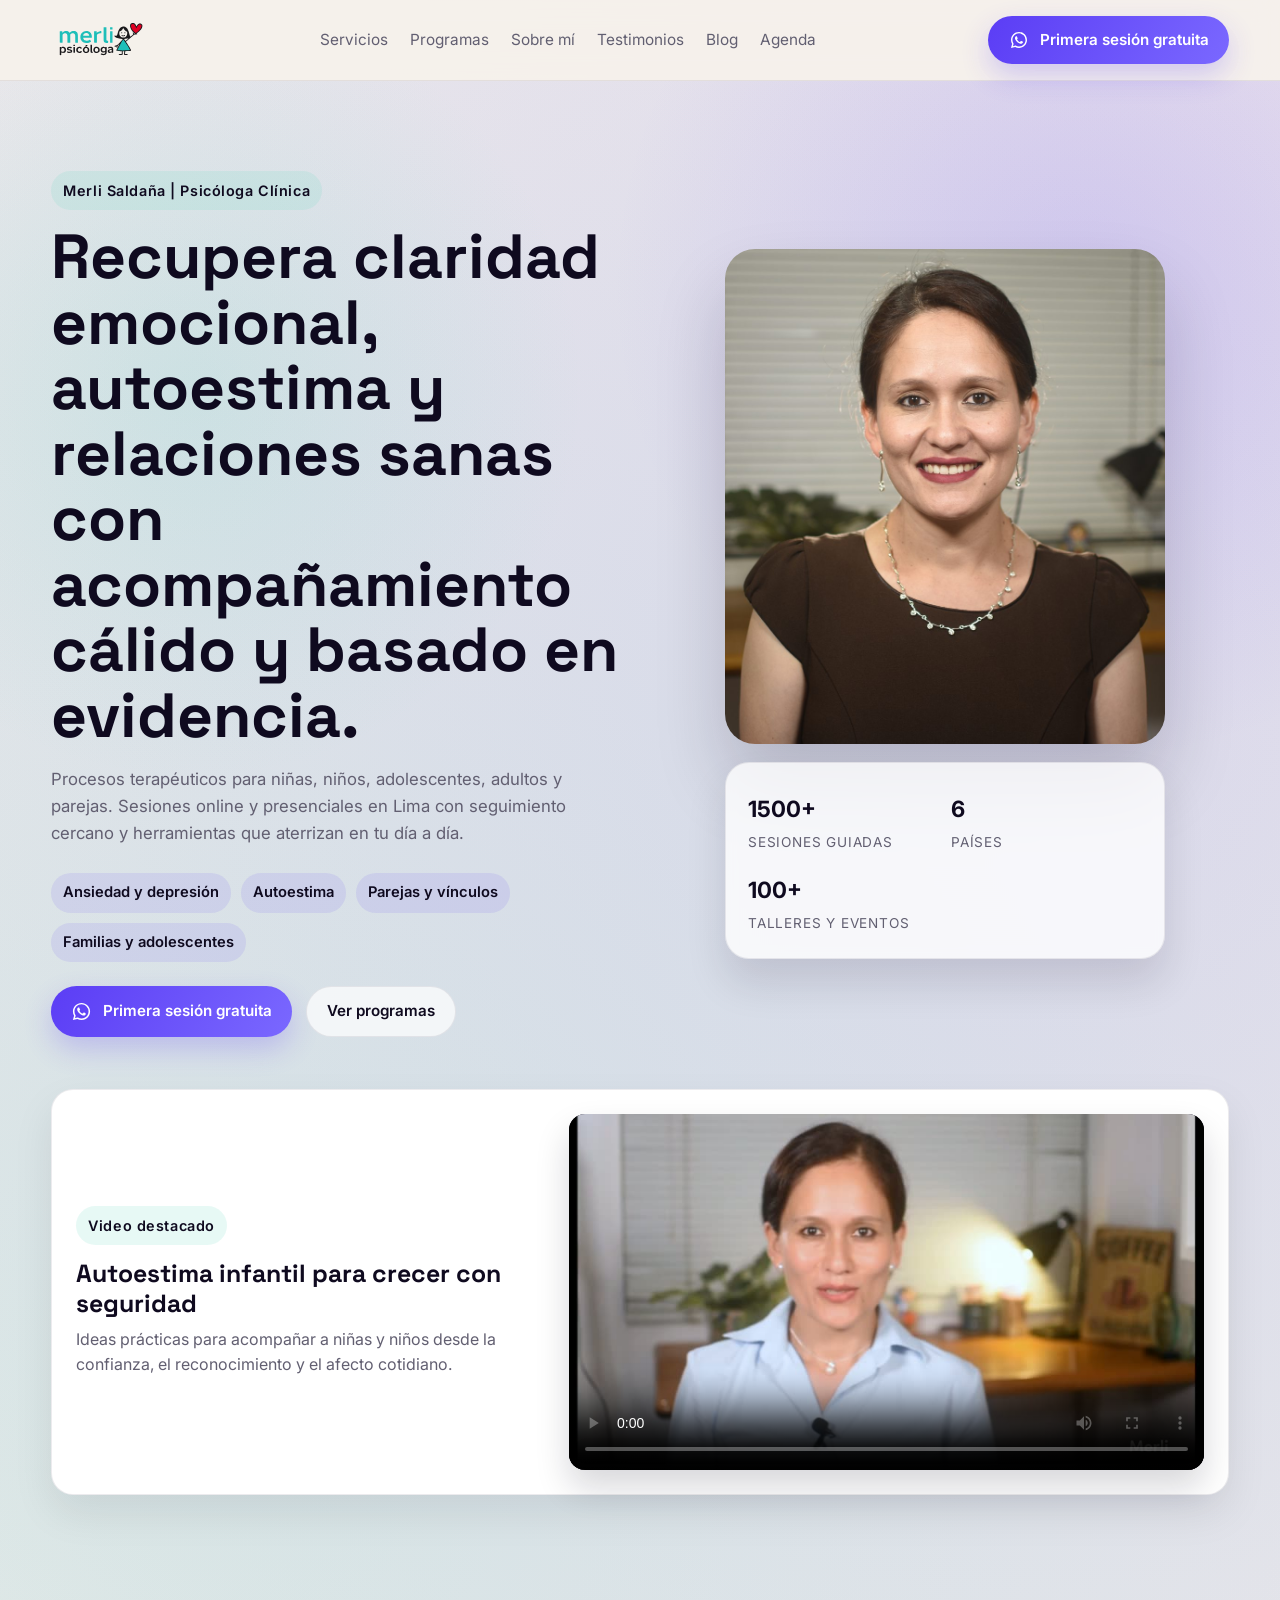
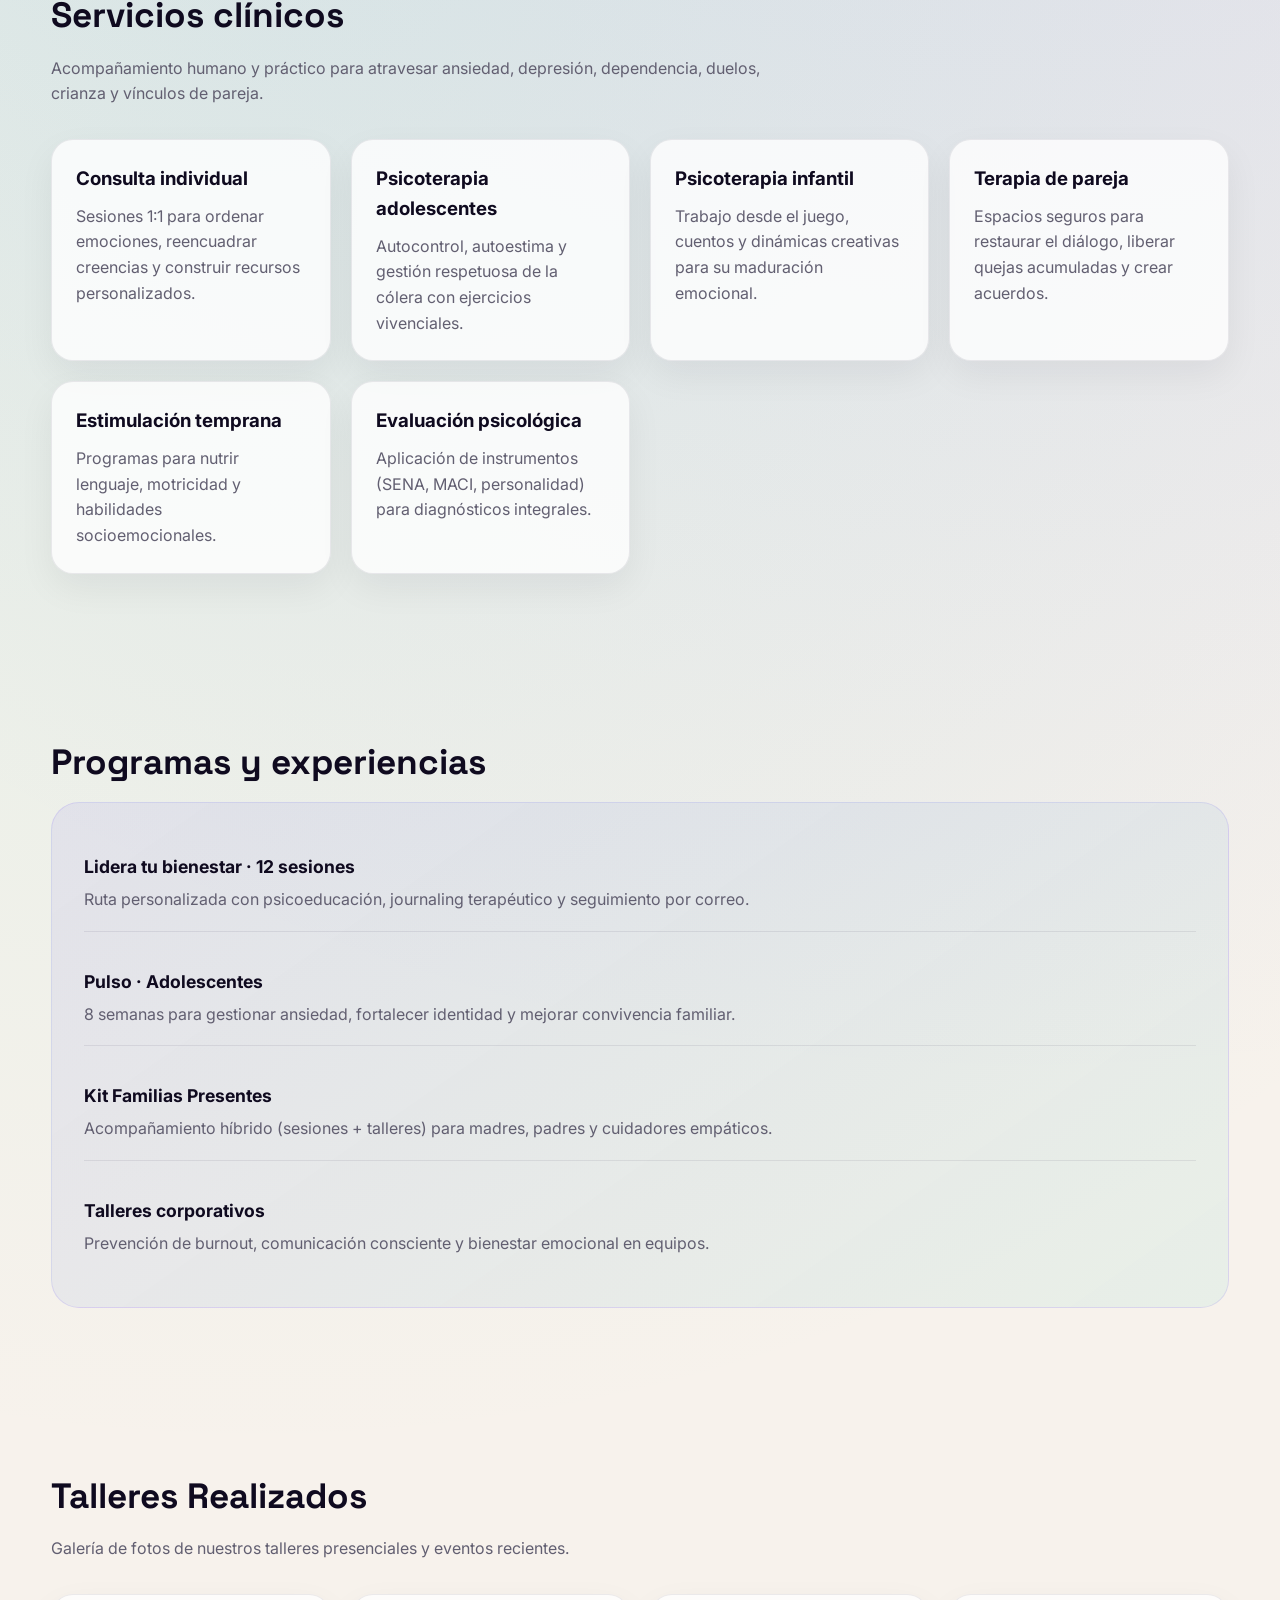
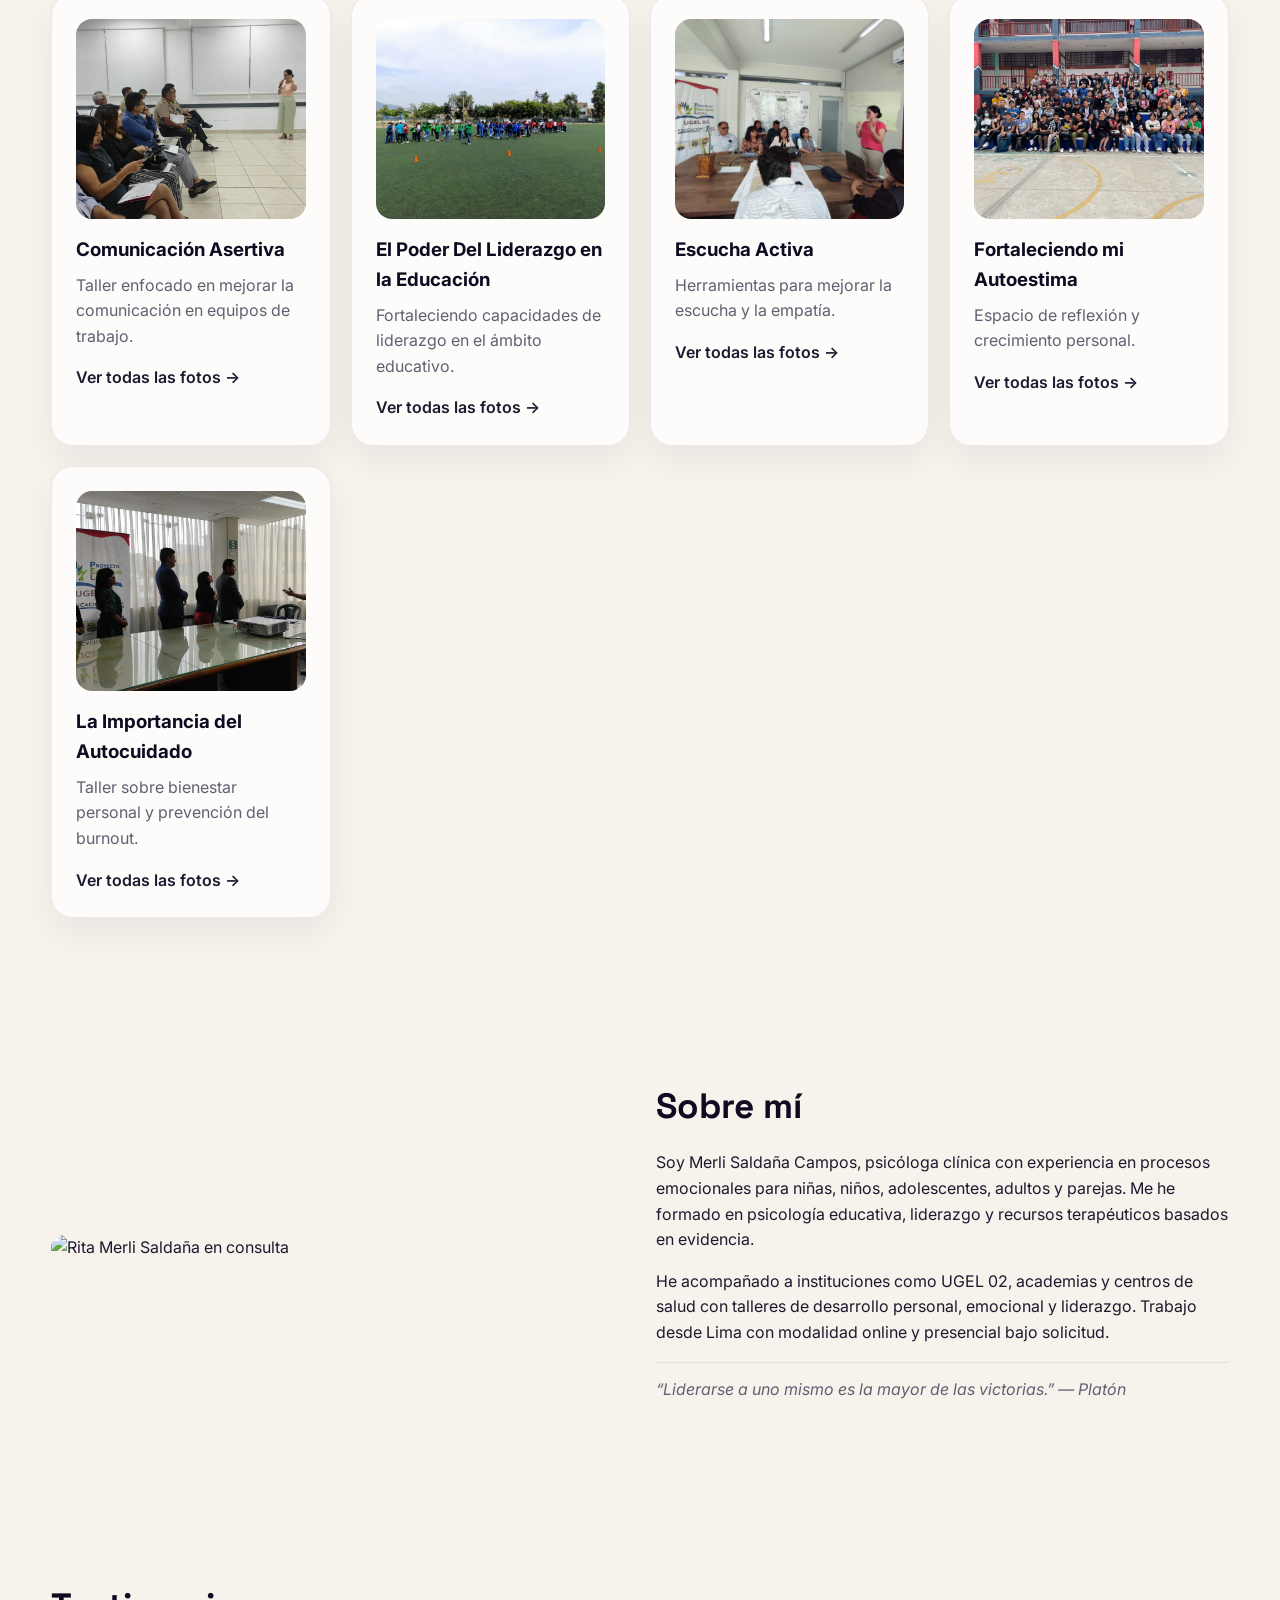
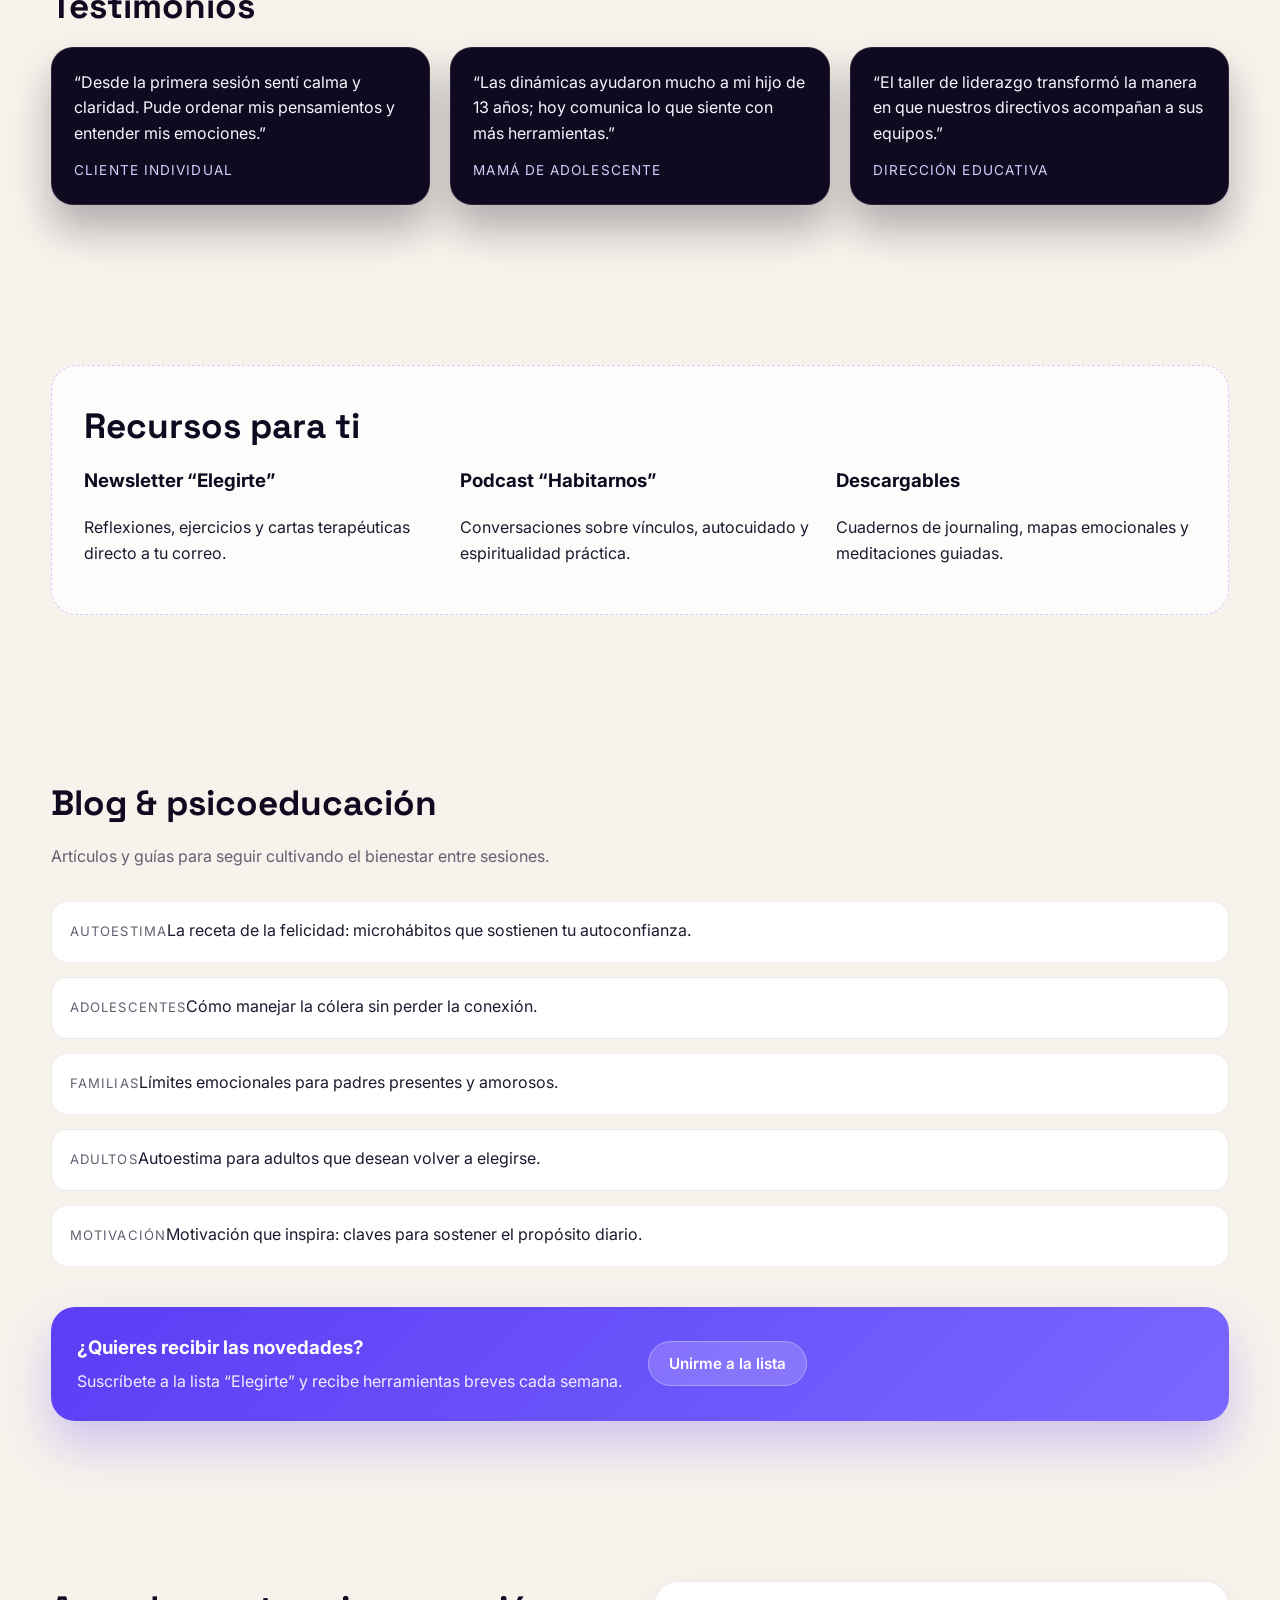
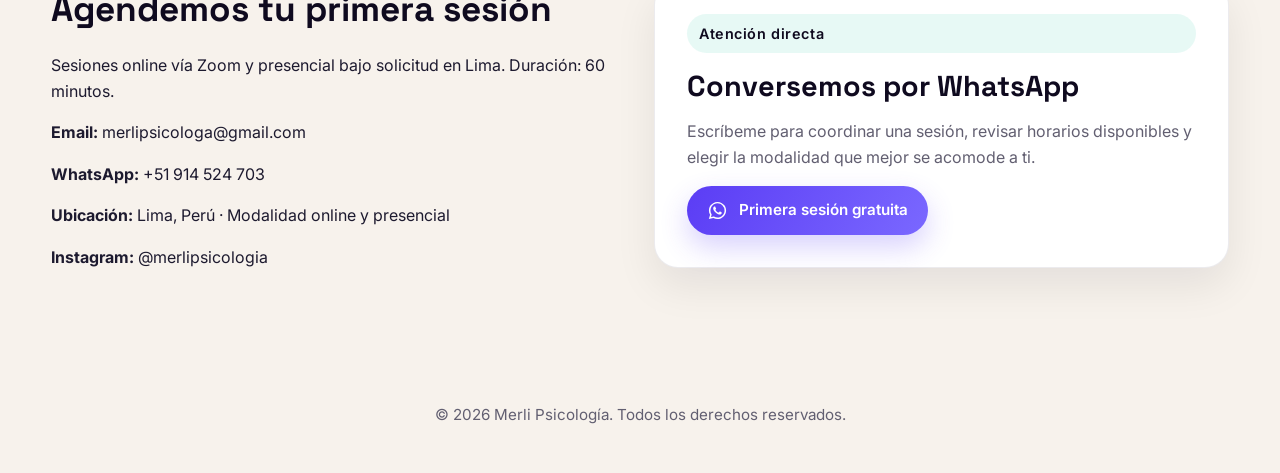
==== commit 1293c7b3: "Elimina texto del logo superior" ====
--- a/index.html
+++ b/index.html
@@ -27,7 +27,6 @@
     <div class="container nav__inner">
       <a class="logo" href="#inicio">
         <img src="assets/logo.svg" alt="Merli Psicología" />
-        <span>Merli Saldaña Campos</span>
       </a>
       <nav class="nav__links">
         <a href="#servicios">Servicios</a>
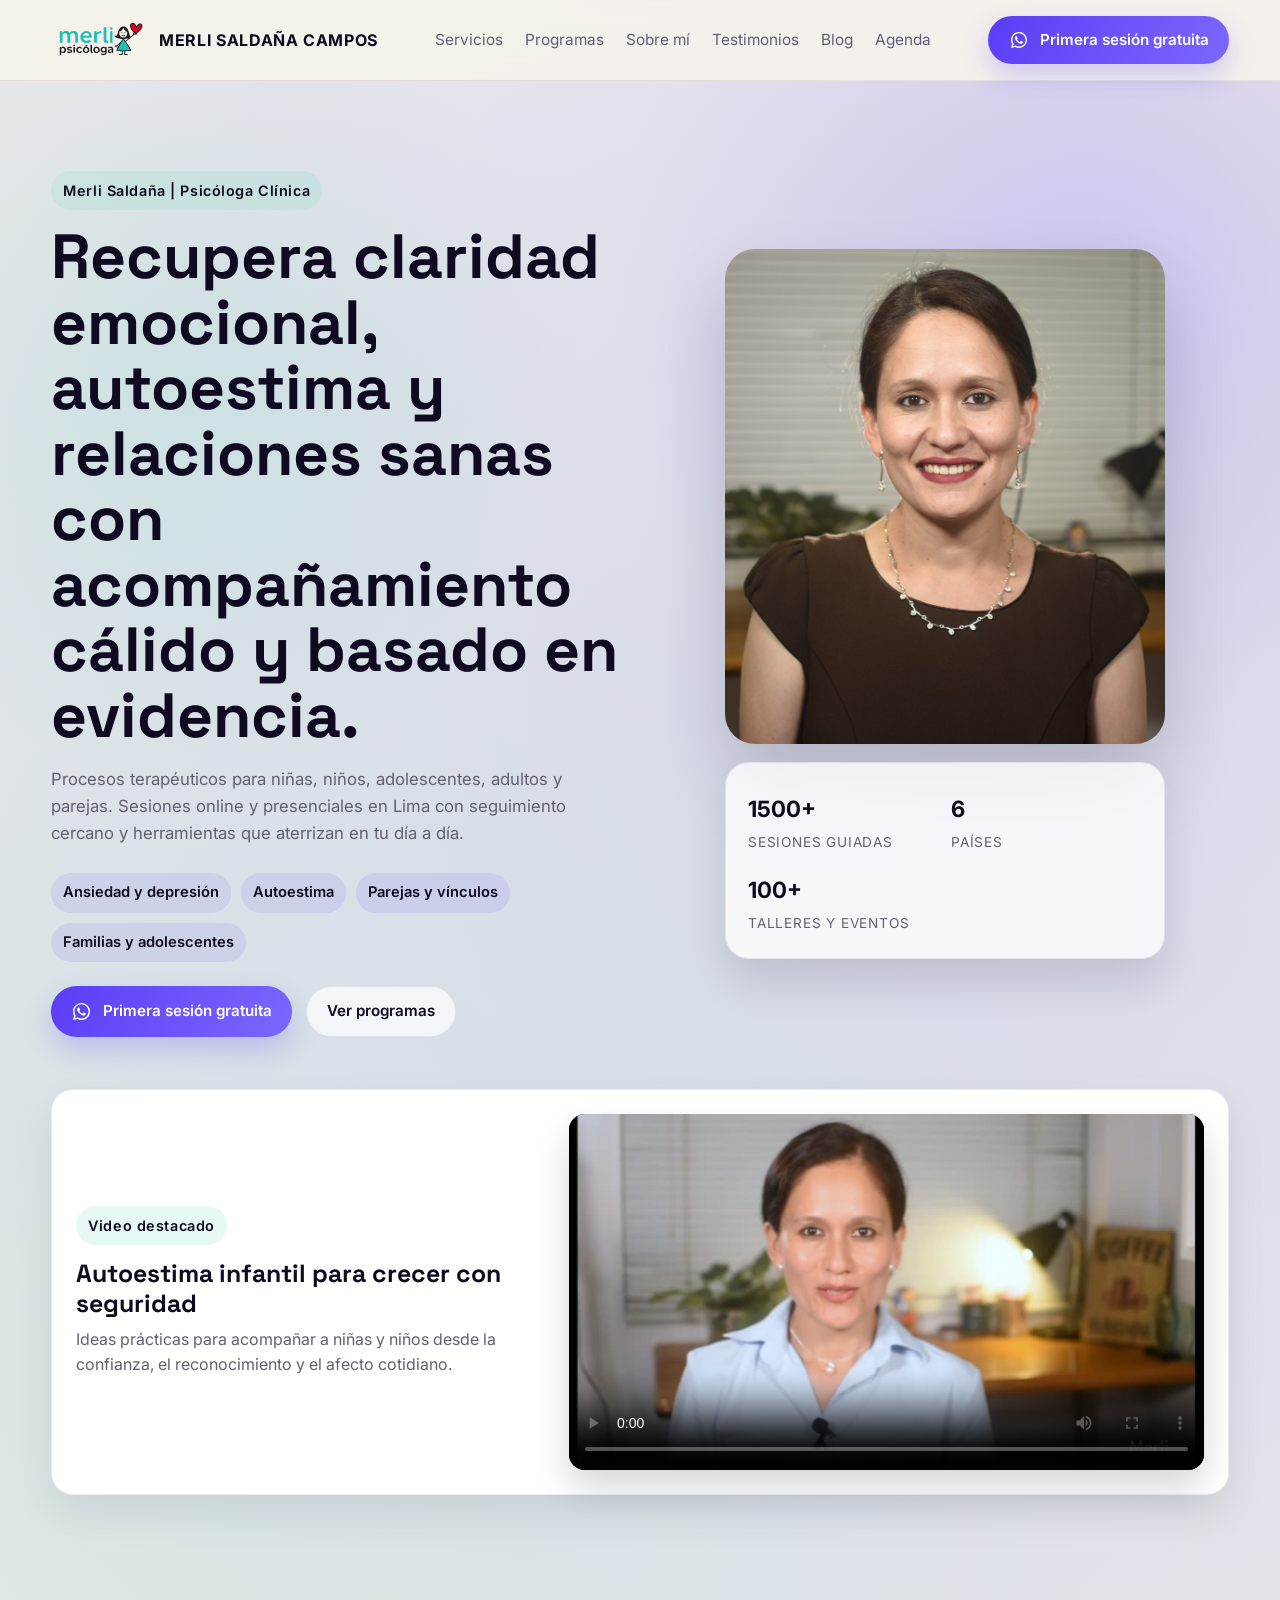
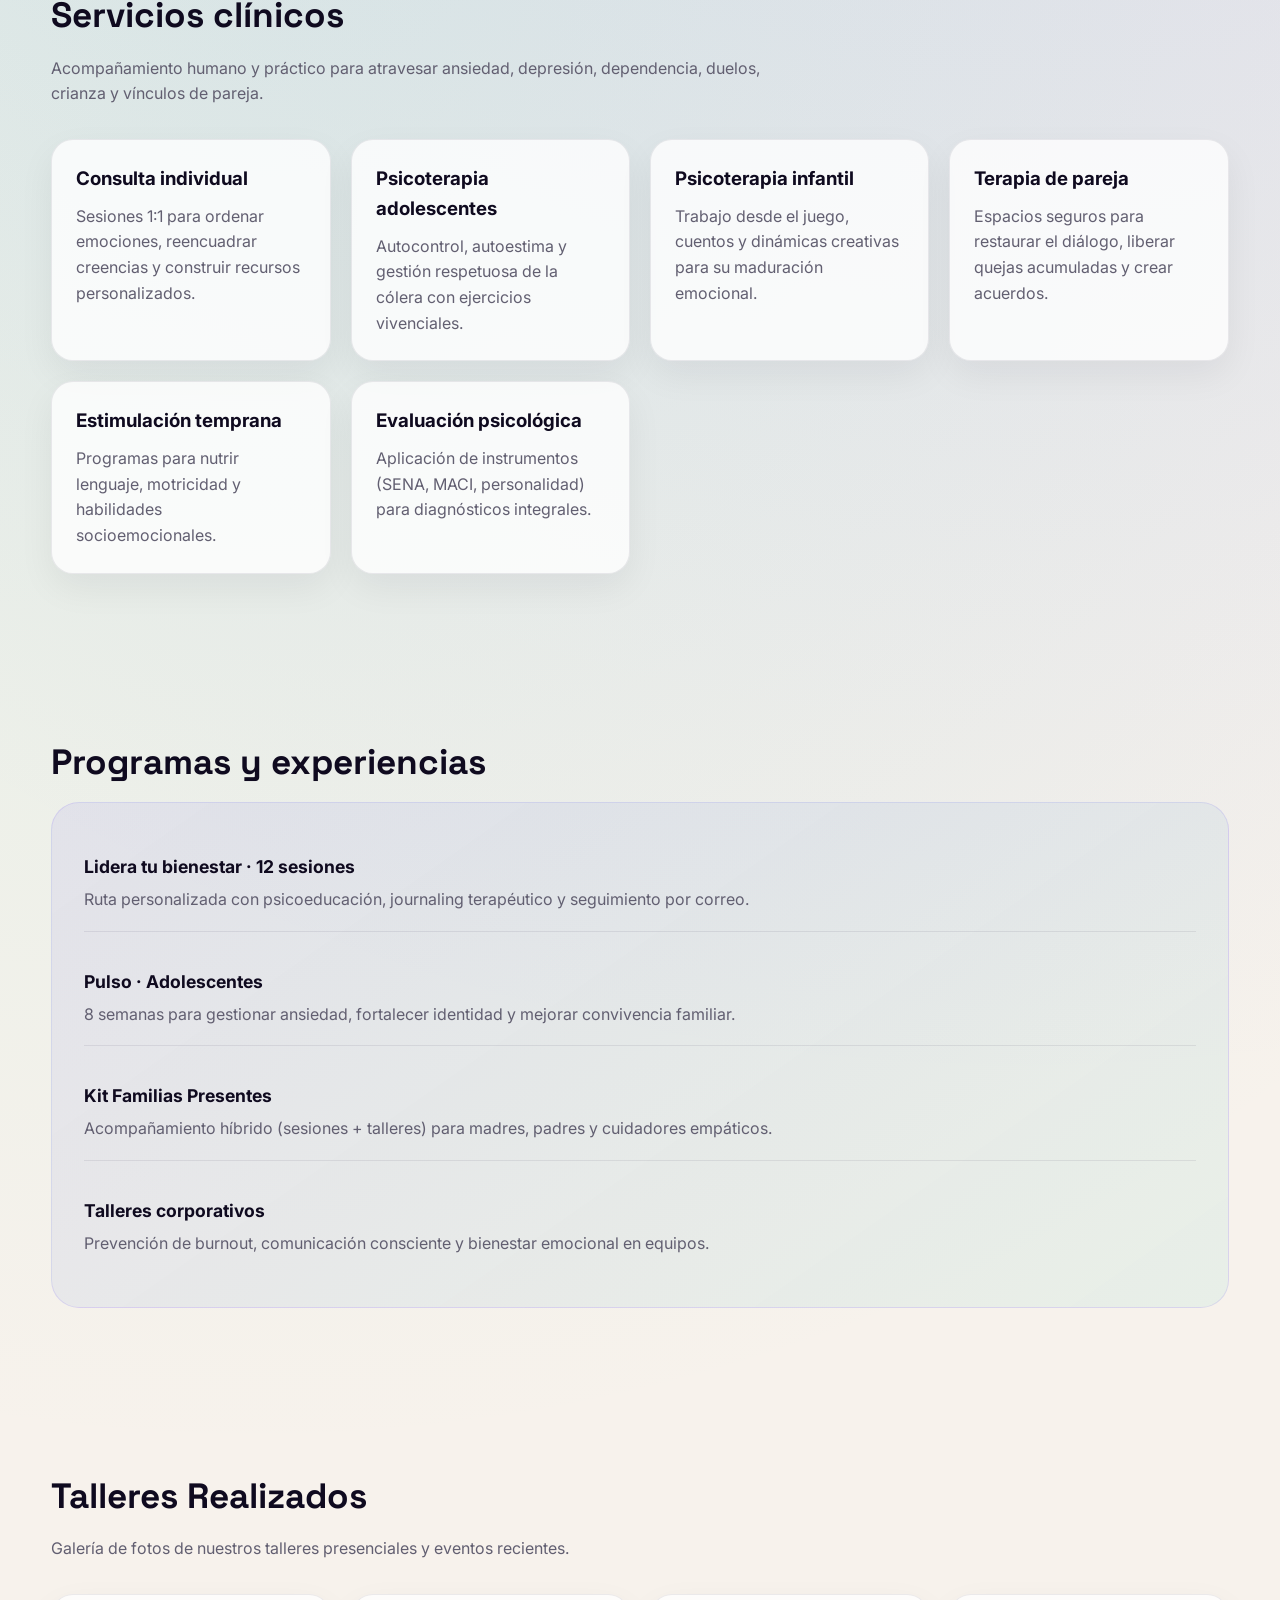
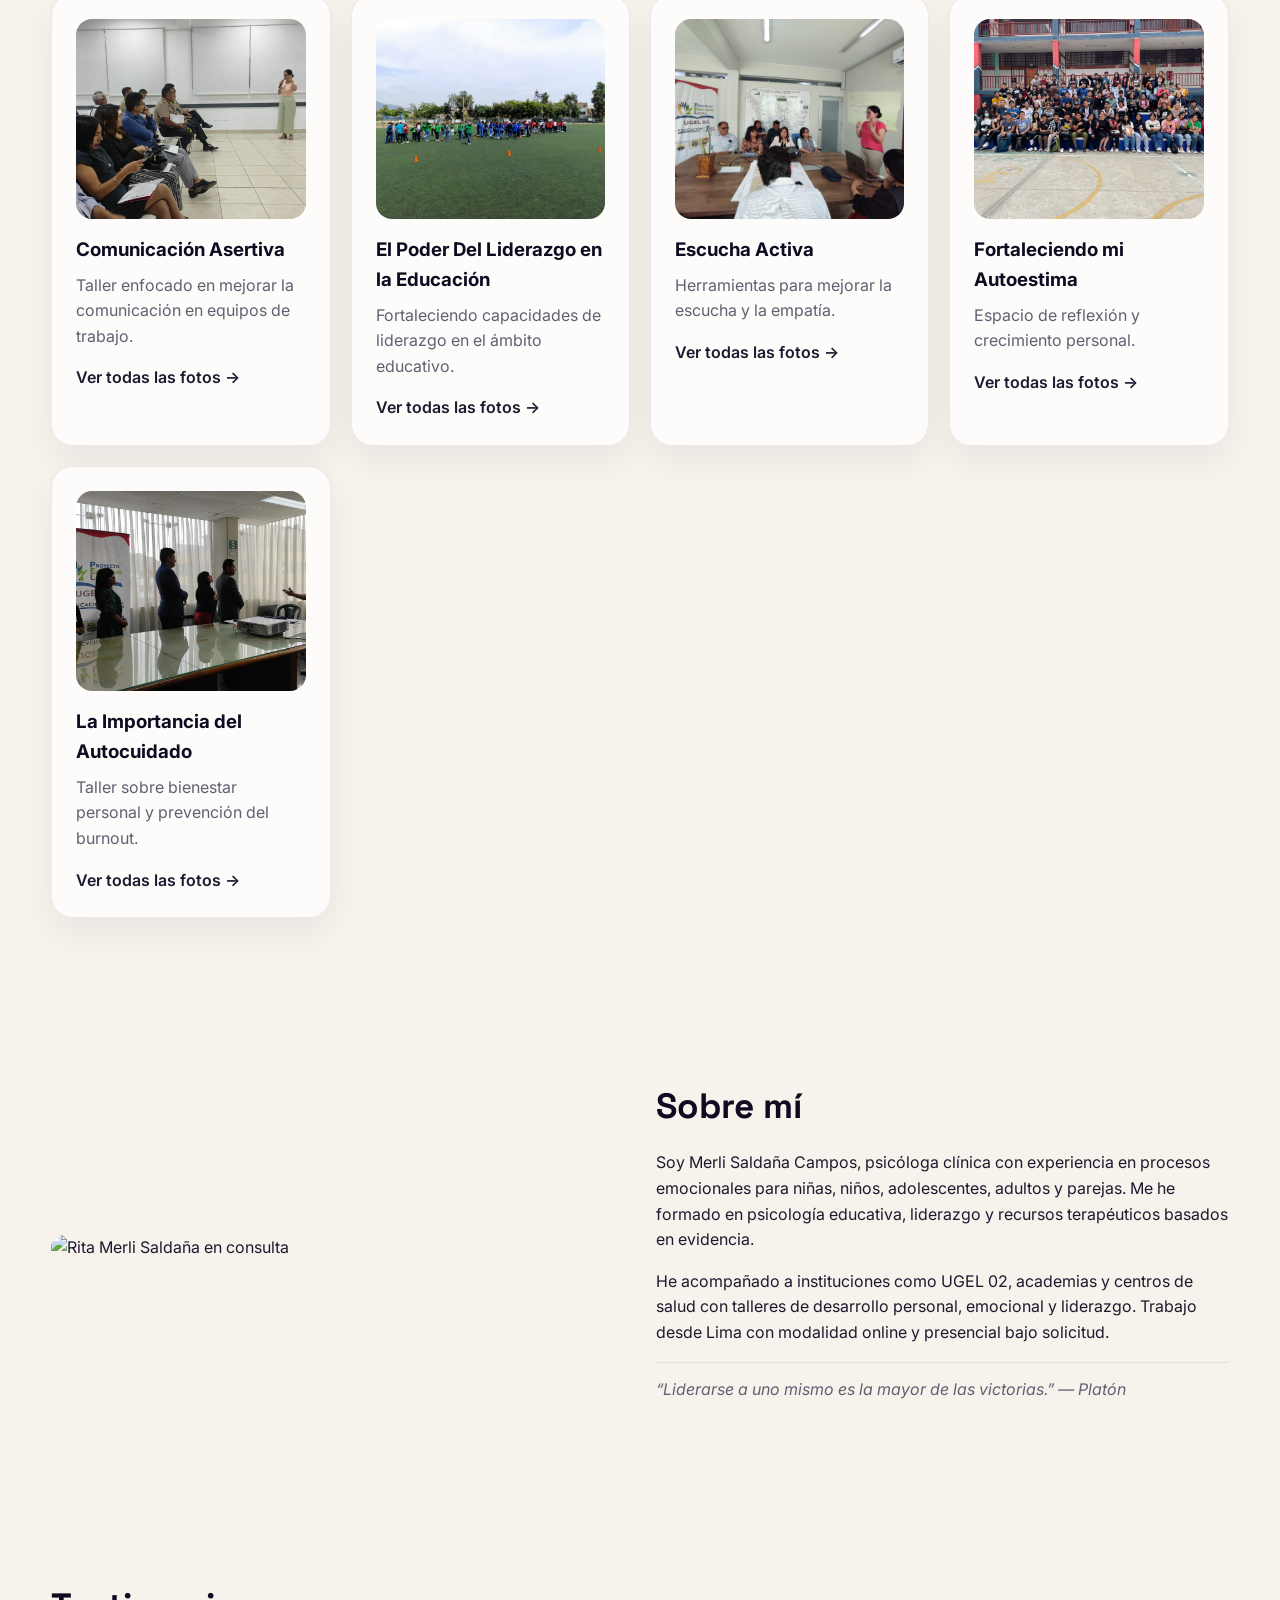
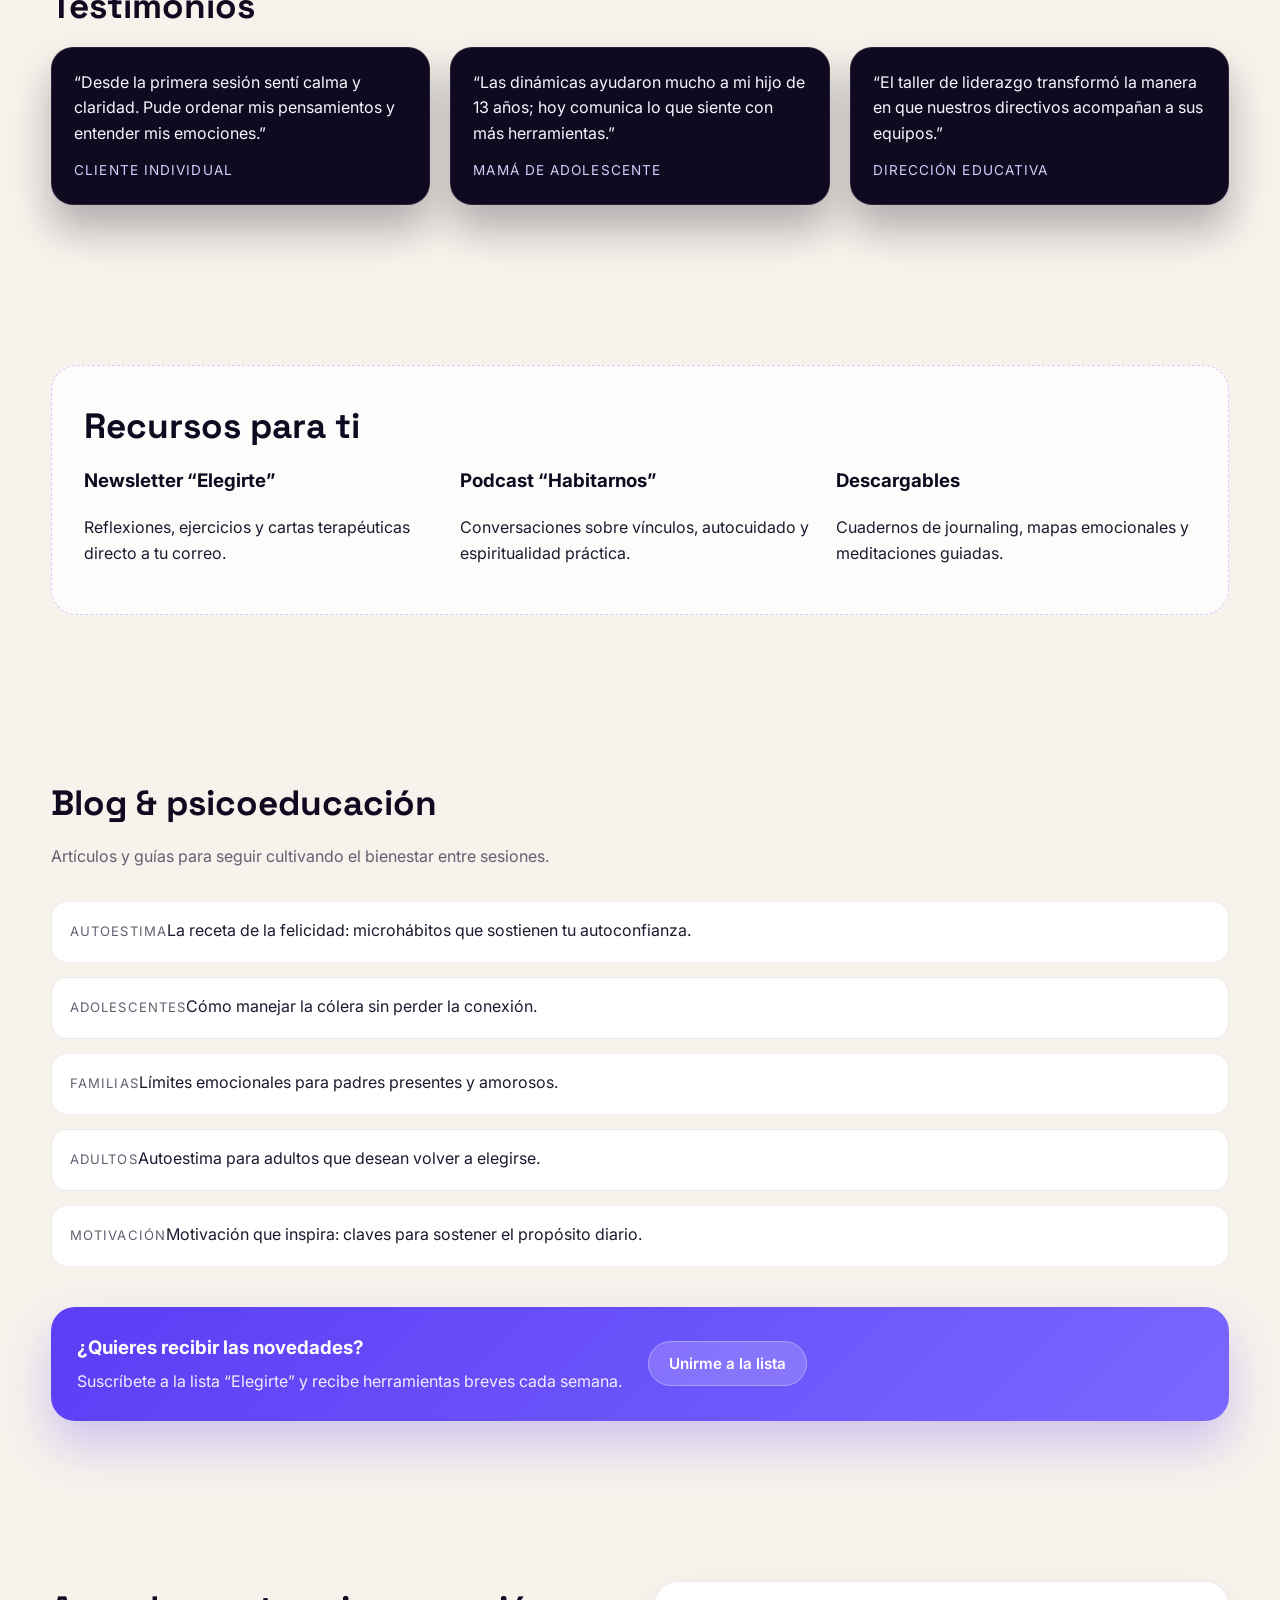
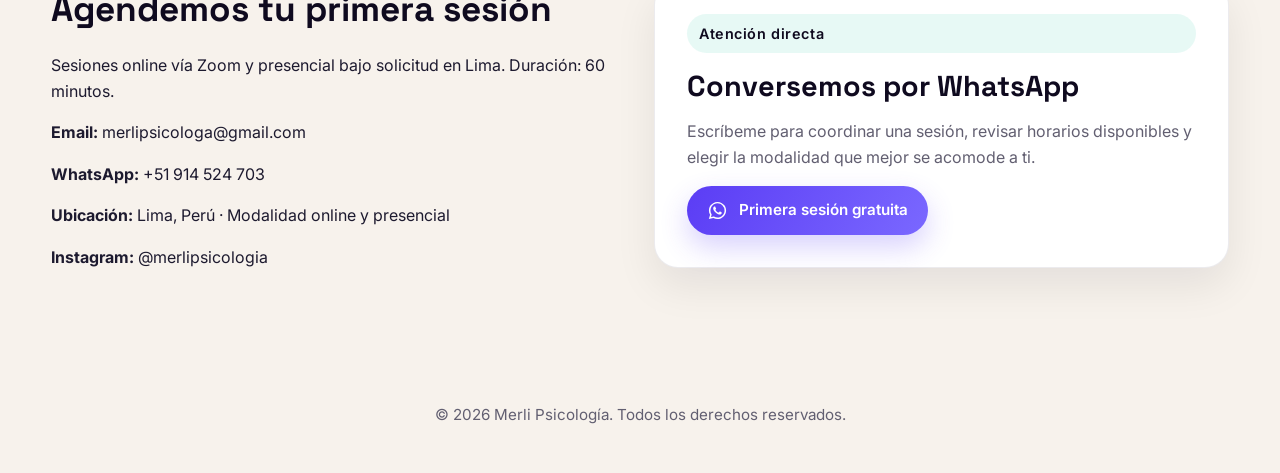
==== commit a9750864: "Restaura apellido Campos en el logo" ====
--- a/index.html
+++ b/index.html
@@ -27,6 +27,7 @@
     <div class="container nav__inner">
       <a class="logo" href="#inicio">
         <img src="assets/logo.svg" alt="Merli Psicología" />
+        <span>Merli Saldaña Campos</span>
       </a>
       <nav class="nav__links">
         <a href="#servicios">Servicios</a>
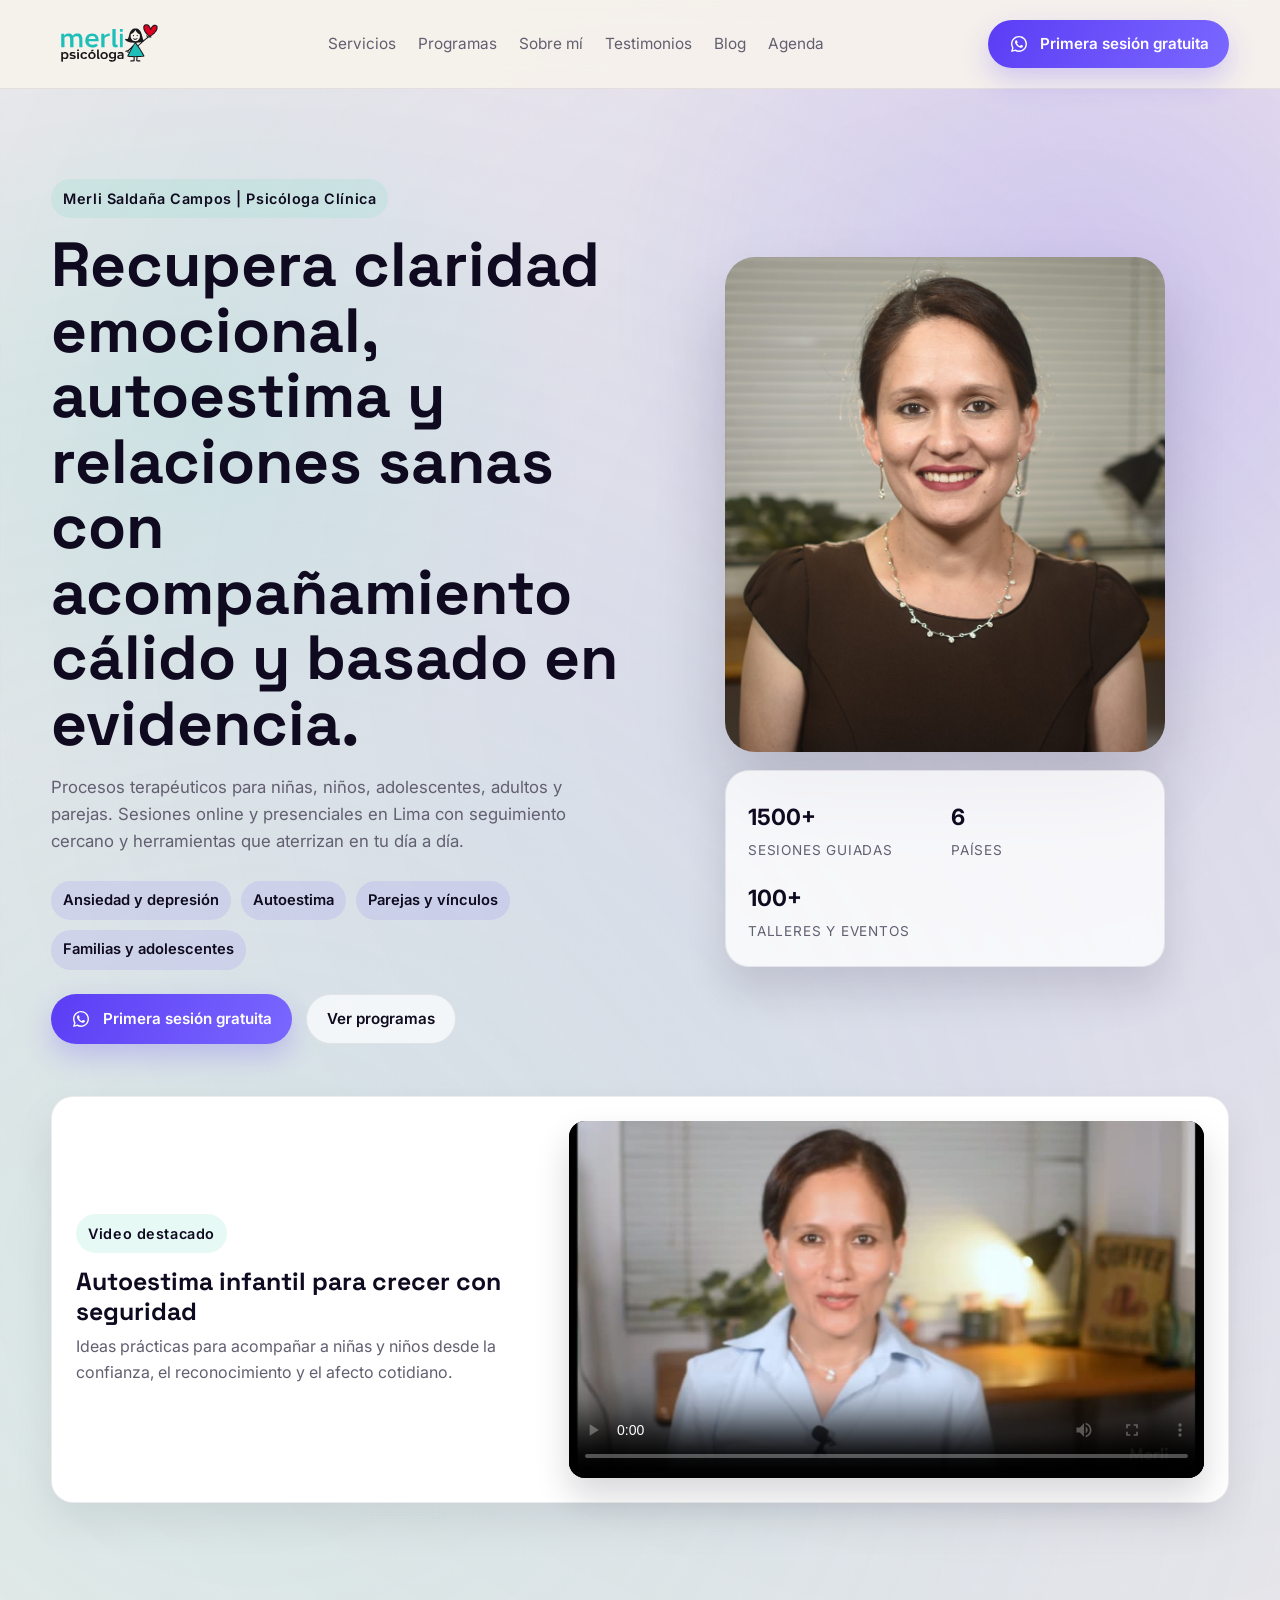
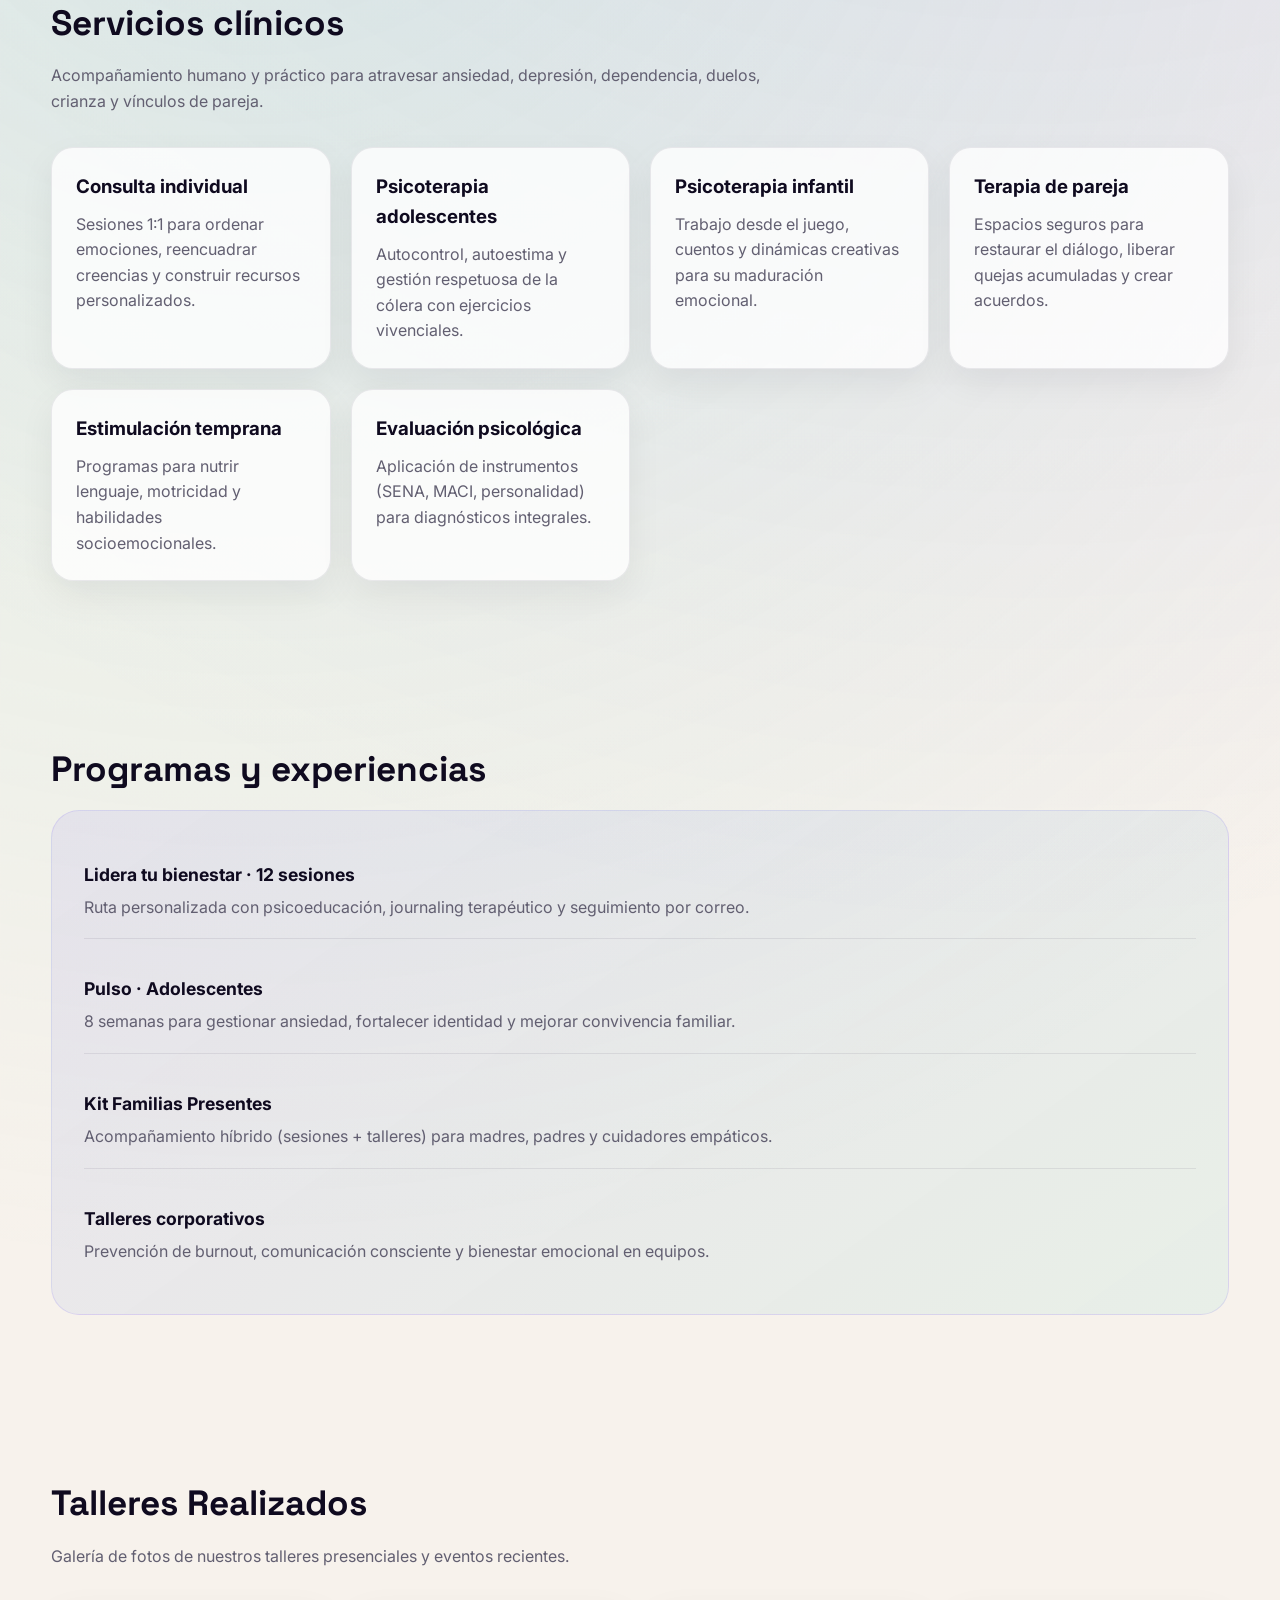
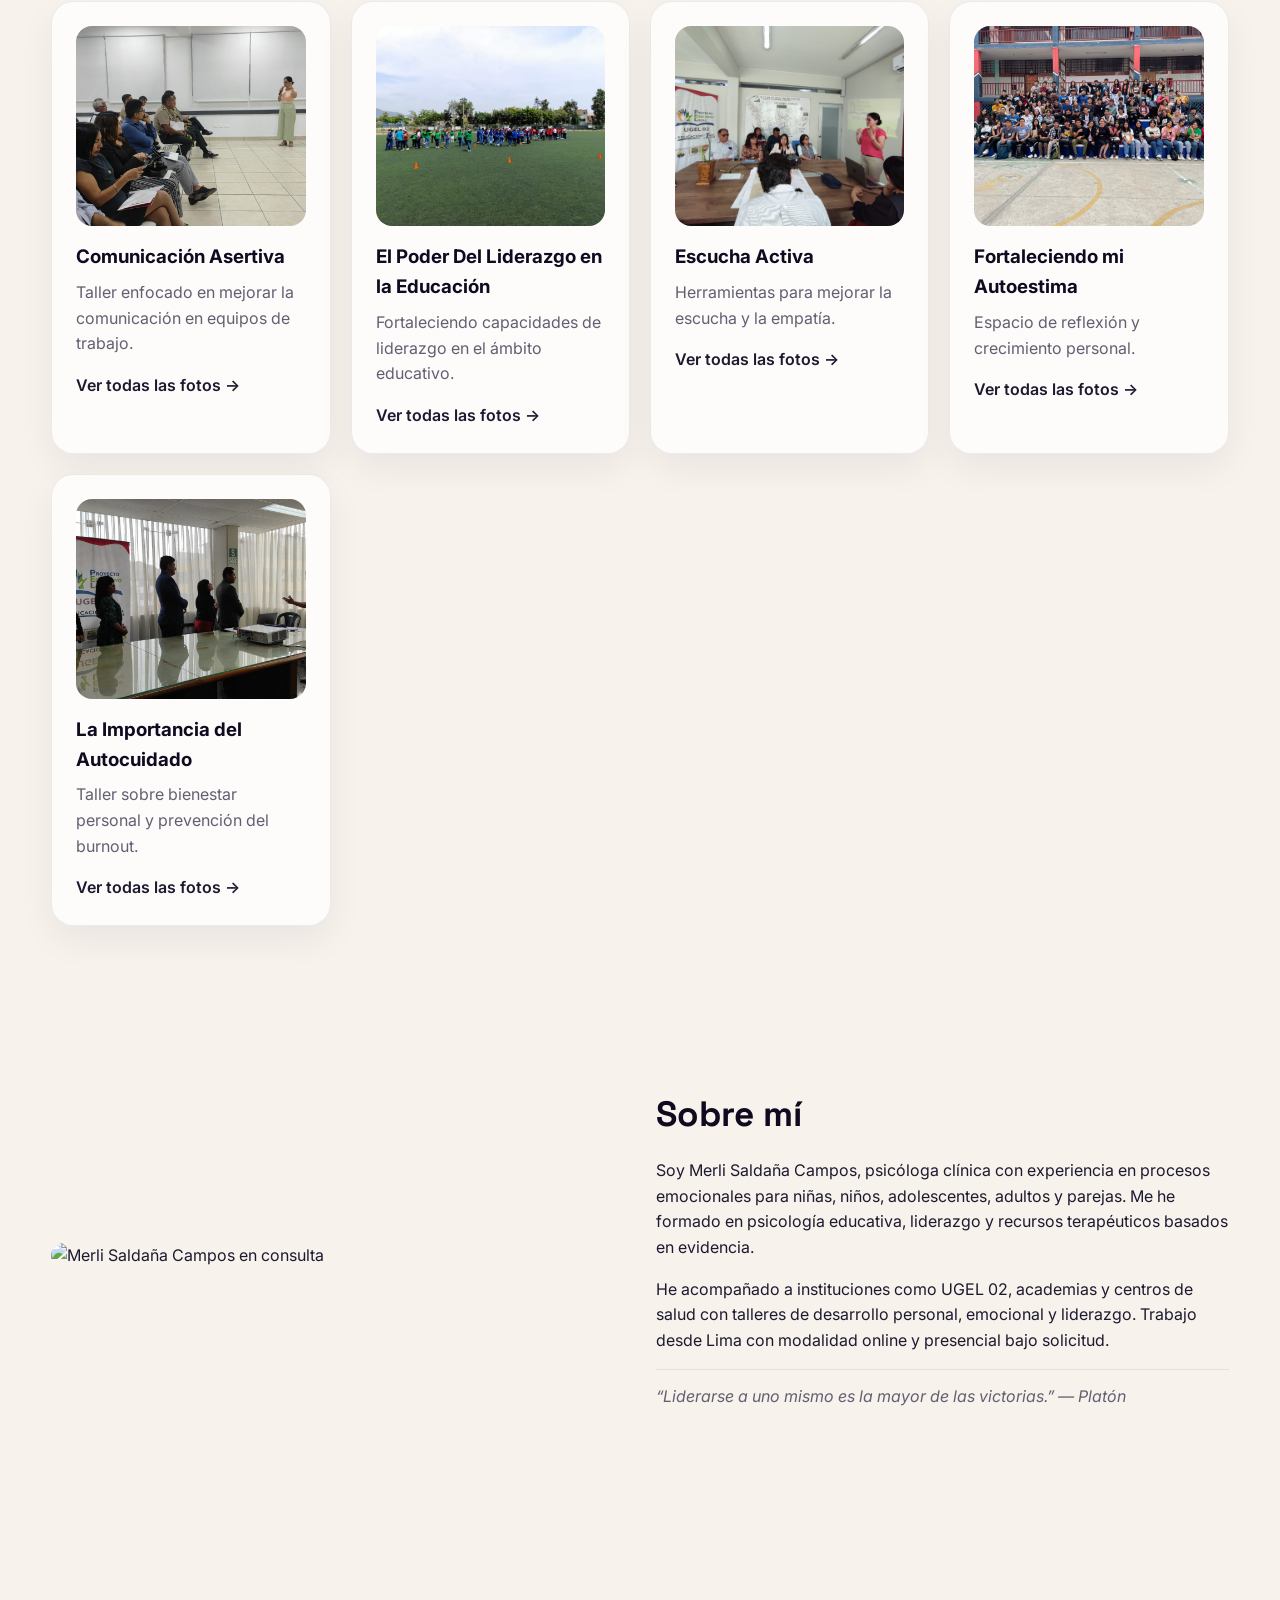
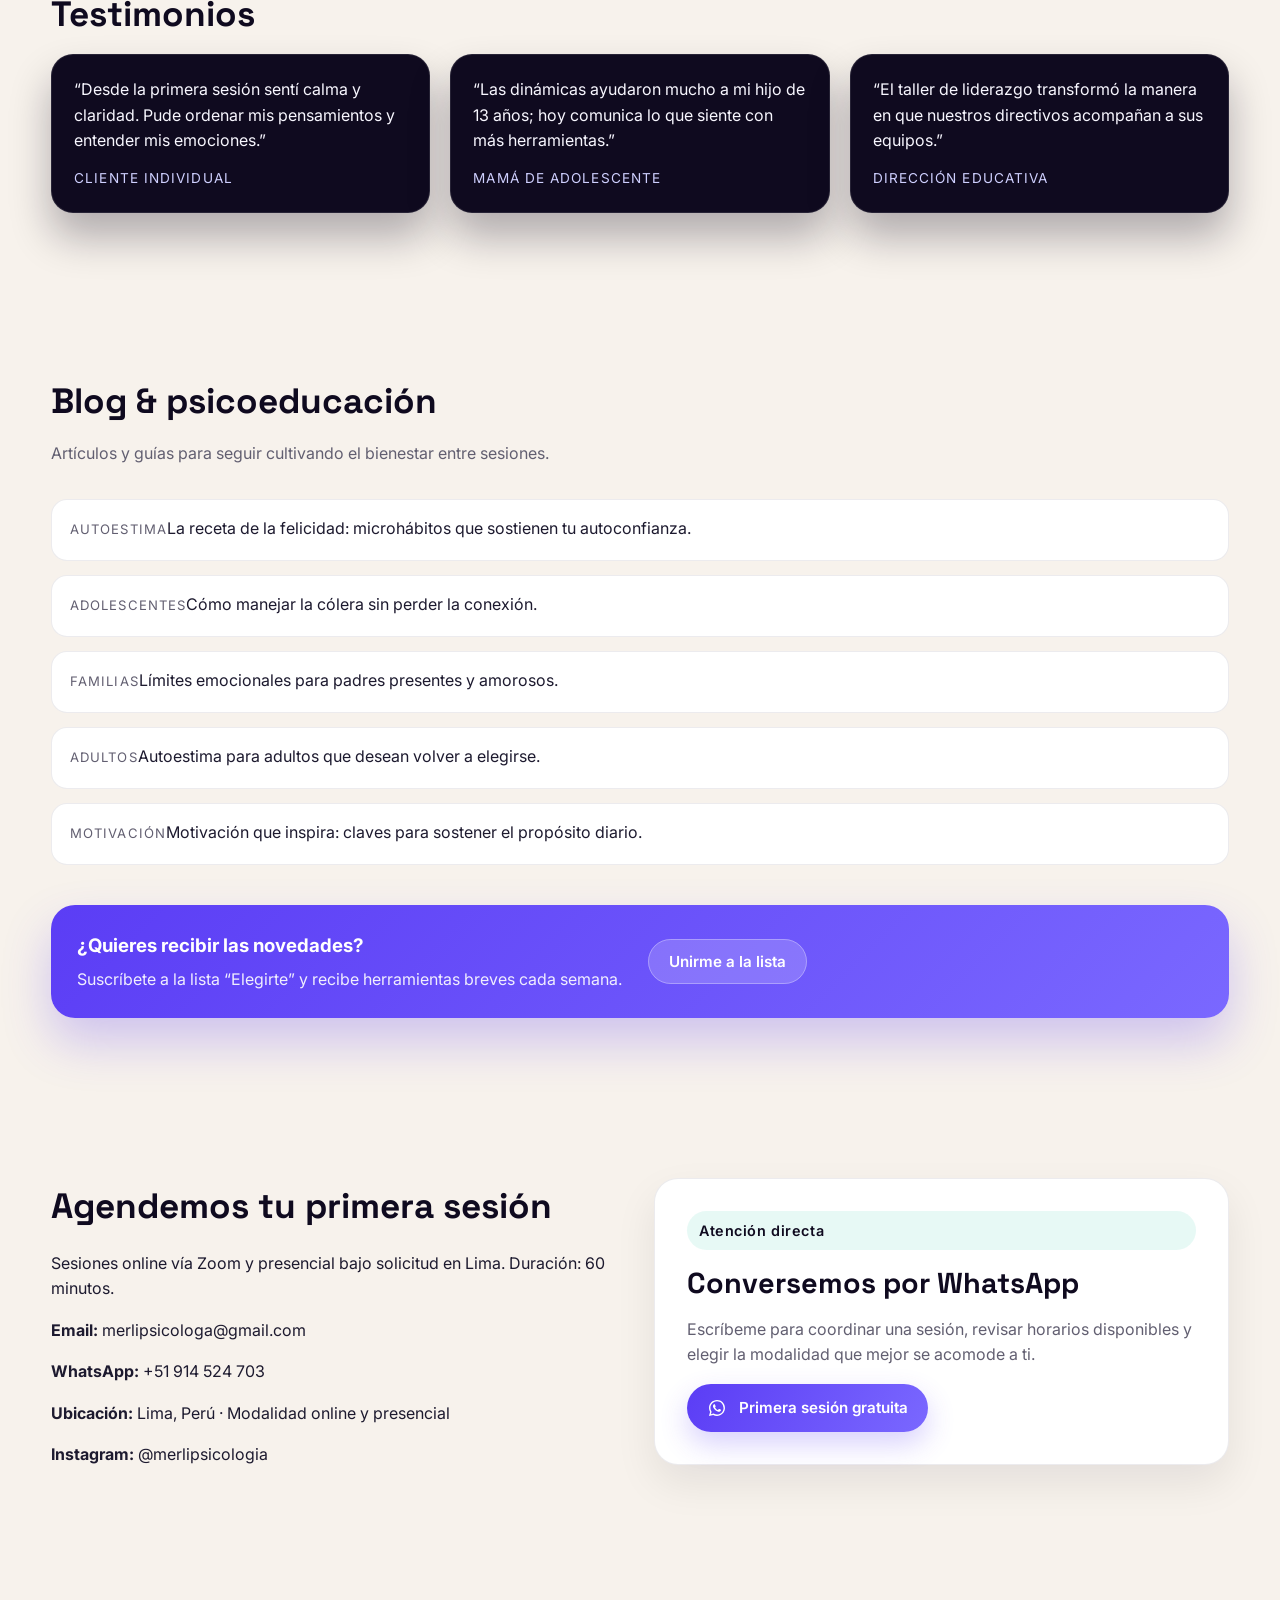
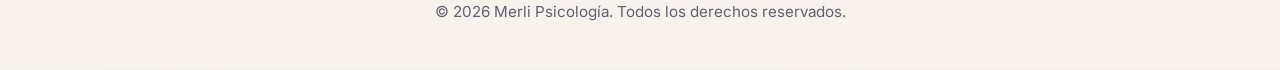
==== commit 6592f758: "Actualiza web y ajustes de contenido" ====
--- a/index.html
+++ b/index.html
@@ -5,10 +5,10 @@
   <meta charset="utf-8" />
   <meta name="viewport" content="width=device-width,initial-scale=1" />
   <meta name="description"
-    content="Rita Merli Saldaña Campos - Psicóloga clínica. Acompañamiento emocional, autoestima y procesos terapéuticos para niños, adolescentes, adultos y parejas." />
+    content="Merli Saldaña Campos - Psicóloga clínica. Acompañamiento emocional, autoestima y procesos terapéuticos para niños, adolescentes, adultos y parejas." />
   <meta property="og:title" content="Merli Psicología | Terapia y bienestar emocional" />
   <meta property="og:description"
-    content="Sesiones online y presenciales en Lima. Ansiedad, autoestima, parejas y procesos emocionales con Rita Merli Saldaña Campos." />
+    content="Sesiones online y presenciales en Lima. Ansiedad, autoestima, parejas y procesos emocionales con Merli Saldaña Campos." />
   <meta property="og:image" content="https://merli-psicologa.github.io/consulta/assets/merli.jpg" />
   <meta property="og:url" content="https://merli-psicologa.github.io/consulta/" />
   <meta name="theme-color" content="#5b3df5" />
@@ -26,8 +26,7 @@
   <header class="nav">
     <div class="container nav__inner">
       <a class="logo" href="#inicio">
-        <img src="assets/logo.svg" alt="Merli Psicología" />
-        <span>Merli Saldaña Campos</span>
+        <img src="assets/logo.svg" alt="Merli Psicolog?a" />
       </a>
       <nav class="nav__links">
         <a href="#servicios">Servicios</a>
@@ -44,7 +43,7 @@
   <section class="hero" id="inicio">
     <div class="container hero-grid">
       <div>
-        <div class="eyebrow" id="hero-eyebrow">Merli Salda&ntilde;a | Psic&oacute;loga Cl&iacute;nica</div>
+        <div class="eyebrow" id="hero-eyebrow">Merli Saldaña Campos | Psicóloga Clínica</div>
         <h1 id="hero-title">Recupera claridad emocional, autoestima y relaciones sanas con acompañamiento cálido y
           basado en evidencia.</h1>
         <p class="lead" id="hero-lead">Procesos terapéuticos para niñas, niños, adolescentes, adultos y parejas.
@@ -62,7 +61,7 @@
         </div>
       </div>
       <div class="hero-visual">
-        <img class="hero-photo" src="assets/merli.jpg" alt="Rita Merli Saldaña en consulta" />
+        <img class="hero-photo" src="assets/merli.jpg" alt="Merli Saldaña Campos en consulta" />
         <div class="stat-card">
           <div class="stat-grid" id="metrics"></div>
         </div>
@@ -114,7 +113,7 @@
     <section class="section" id="sobre">
       <div class="container about">
         <div>
-          <img src="assets/DSC4584.JPG" alt="Rita Merli Saldaña en consulta" loading="lazy" />
+          <img src="assets/DSC4584.JPG" alt="Merli Saldaña Campos en consulta" loading="lazy" />
         </div>
         <div>
           <h2 id="about-title">Sobre mí</h2>
@@ -136,18 +135,6 @@
         <div class="testimonials" id="testimonials-list"></div>
       </div>
     </section>
-
-    <section class="section" id="recursos">
-      <div class="container">
-        <div class="therapy-background">
-          <div class="resources">
-            <h2>Recursos para ti</h2>
-            <div class="resources-grid" id="resources-list"></div>
-          </div>
-        </div>
-      </div>
-    </section>
-
     <section class="section" id="blog">
       <div class="container">
         <h2>Blog & psicoeducación</h2>
--- a/css/style.css
+++ b/css/style.css
@@ -72,7 +72,7 @@
 }
 
 .logo img {
-  height: 48px;
+  height: 56px;
   width: auto;
 }
 
@@ -483,14 +483,6 @@
   box-shadow: 0 18px 34px rgba(15, 10, 31, 0.16);
 }
 
-.resources-grid {
-  display: grid;
-  gap: 16px;
-  grid-template-columns: repeat(auto-fit, minmax(230px, 1fr));
-}
-
-
-
 .contact {
   display: grid;
   gap: 28px;
